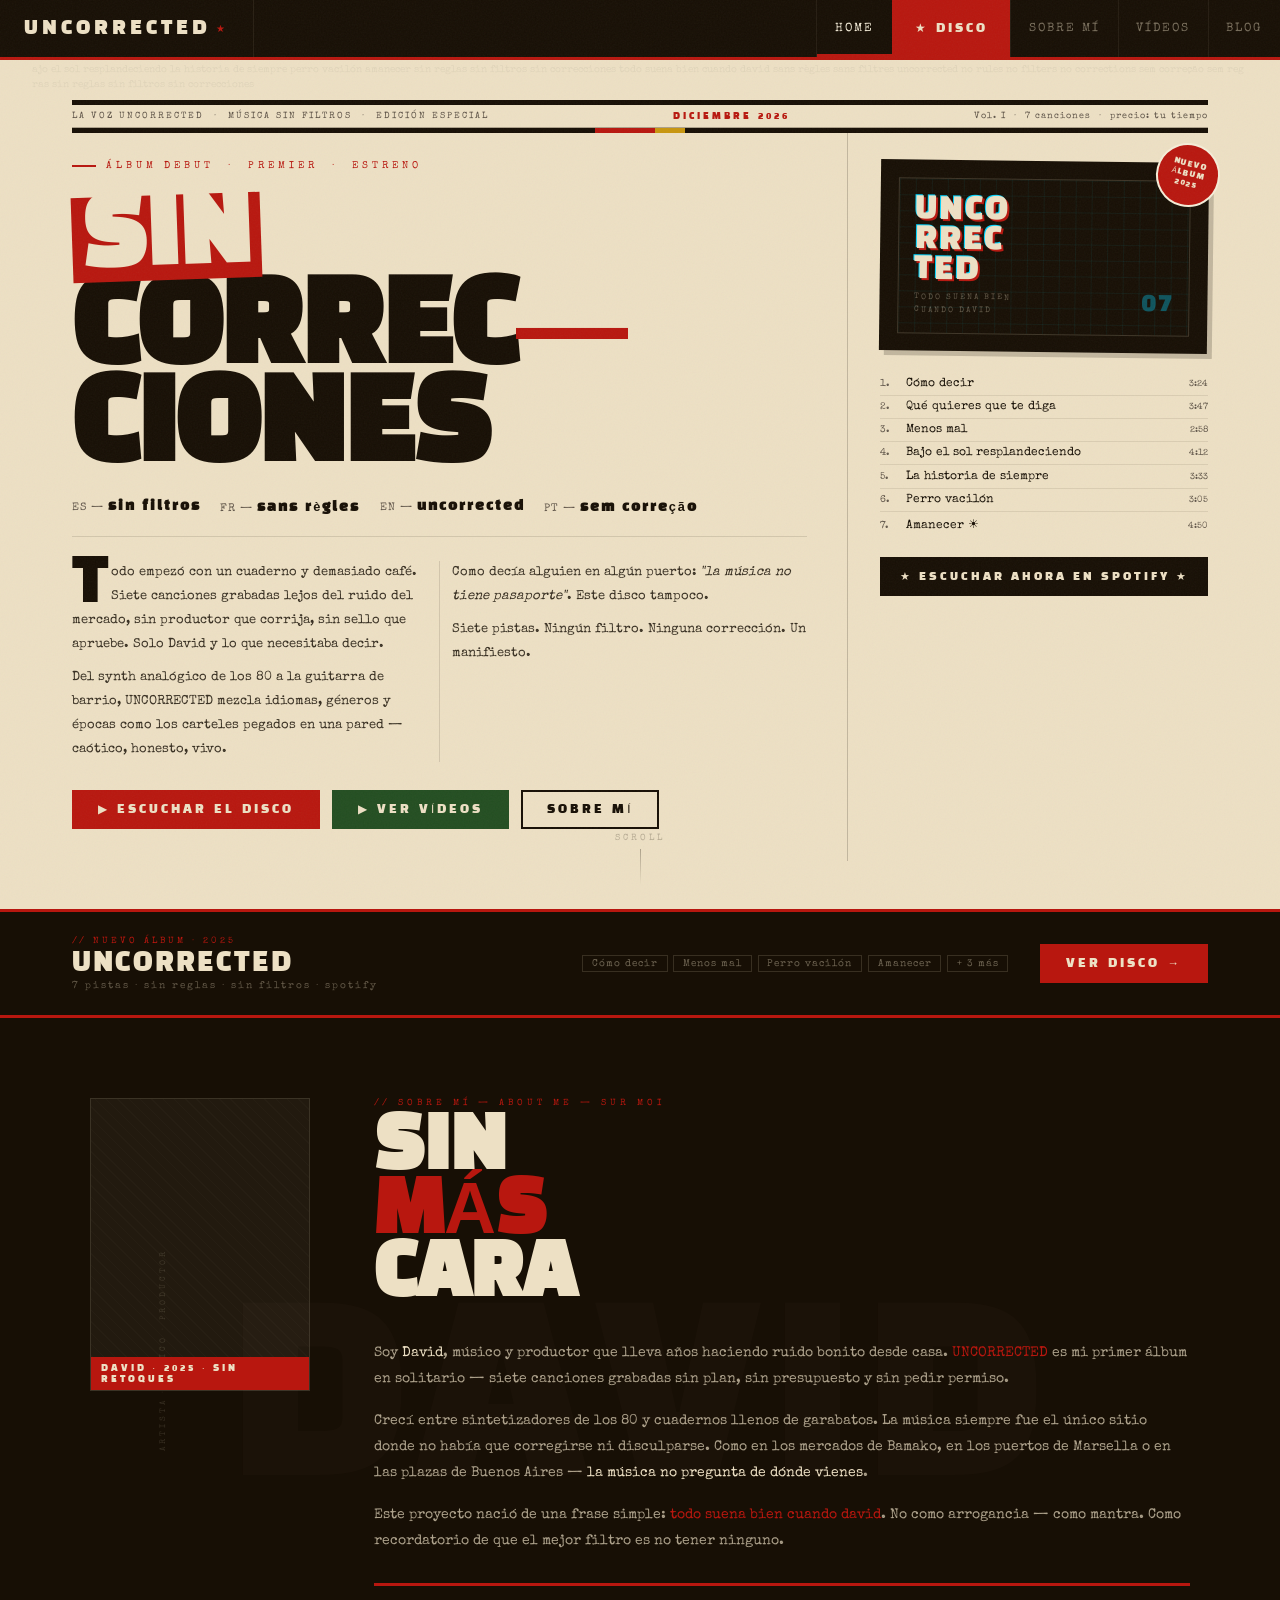
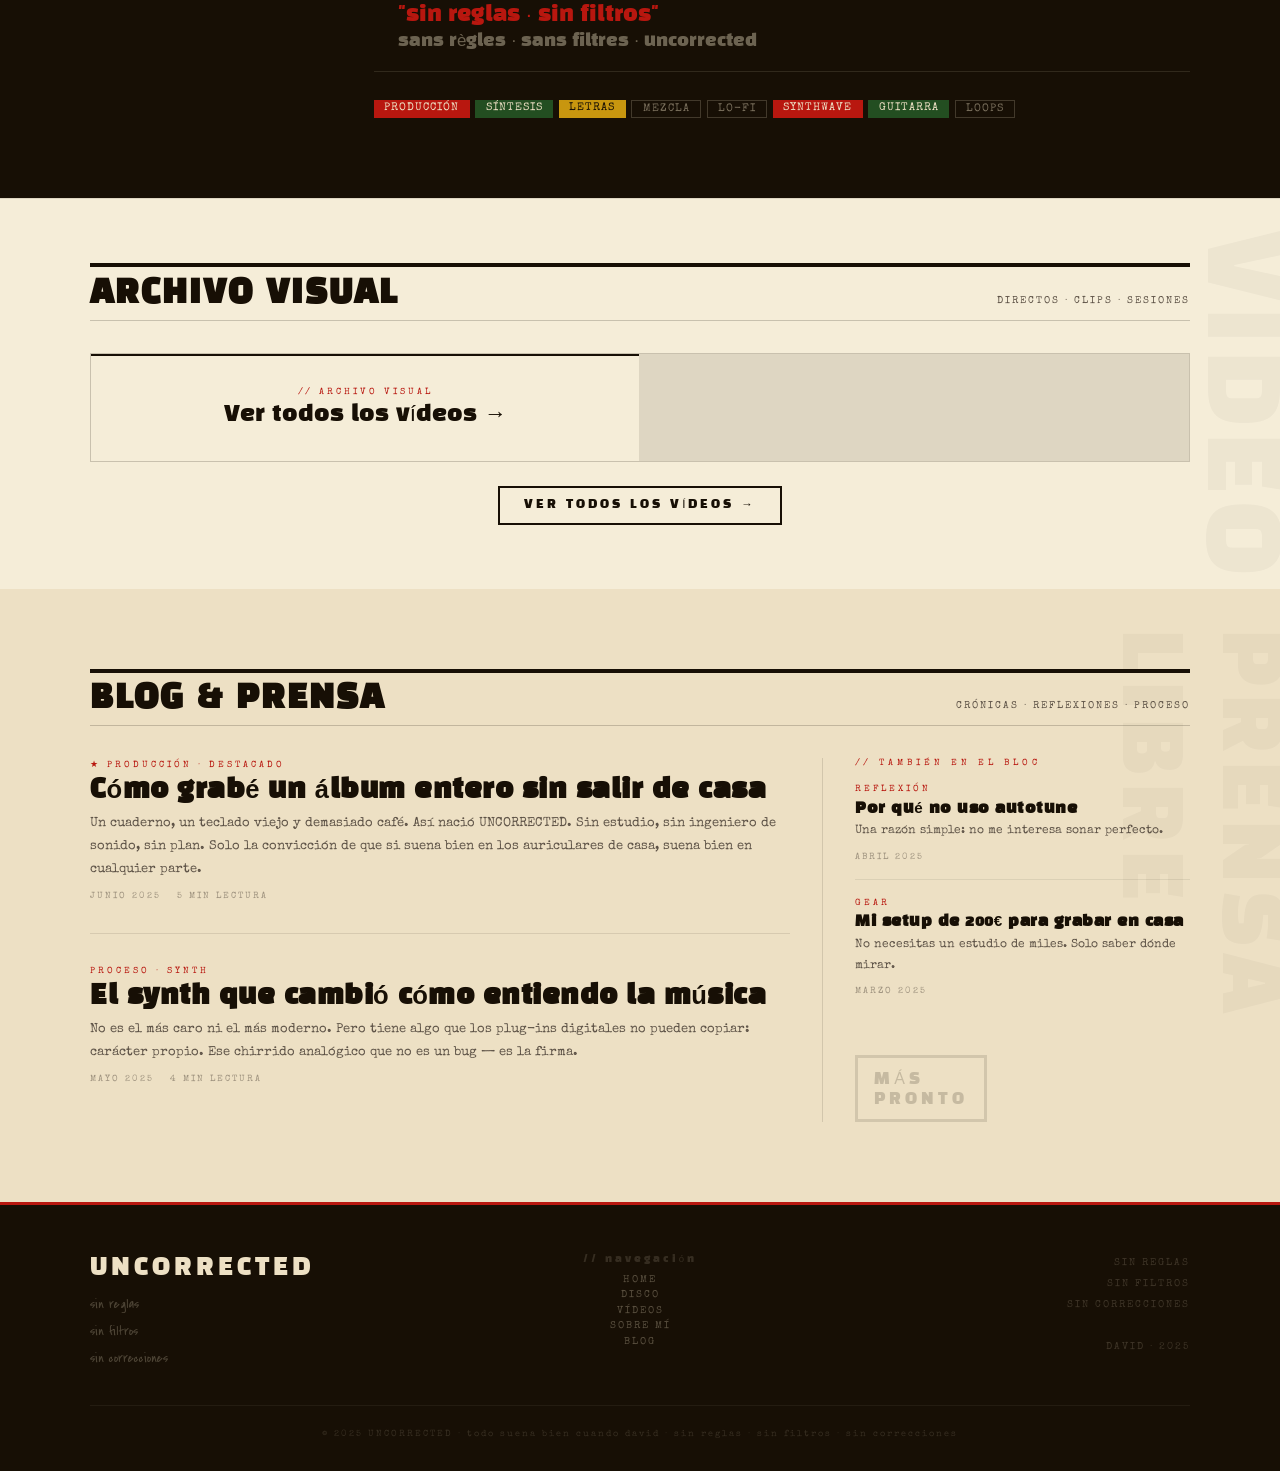
==== index.html @ bd24be00 "Change greeting from 'Hello World' to 'Goodbye World'" ====
<!DOCTYPE html>
<html lang="es">
<head>
<meta charset="UTF-8">
<meta name="viewport" content="width=device-width, initial-scale=1.0">
<title>UNCORRECTED — David</title>
<meta name="description" content="David — músico y productor. Álbum UNCORRECTED, 7 canciones sin filtros, sin reglas, sin correcciones.">
<link href="https://fonts.googleapis.com/css2?family=Black+Han+Sans&family=Special+Elite&family=Covered+By+Your+Grace&display=swap" rel="stylesheet">
<style>
*, *::before, *::after { margin: 0; padding: 0; box-sizing: border-box; }

:root {
  --papel: #EDE0C4;
  --papel-claro: #F5EDD8;
  --papel-oscuro: #C9B98A;
  --tinta: #170F05;
  --rojo: #B8170F;
  --rojo-hover: #8C1009;
  --verde: #234E21;
  --amarillo: #C8960F;
  --gris: #5E5347;
  --nav-h: 60px;
}

html { scroll-behavior: smooth; }

body {
  background: var(--papel);
  color: var(--tinta);
  font-family: 'Special Elite', serif;
  overflow-x: hidden;
}

/* grain */
body::after {
  content: '';
  position: fixed; inset: 0;
  background-image: url("data:image/svg+xml,%3Csvg xmlns='http://www.w3.org/2000/svg' width='400' height='400'%3E%3Cfilter id='n'%3E%3CfeTurbulence type='fractalNoise' baseFrequency='0.65' numOctaves='4' stitchTiles='stitch'/%3E%3C/filter%3E%3Crect width='400' height='400' filter='url(%23n)' opacity='0.045'/%3E%3C/svg%3E");
  pointer-events: none; z-index: 9000;
}

/* líneas de pentagrama */
body::before {
  content: '';
  position: fixed; inset: 0;
  background-image: repeating-linear-gradient(
    0deg, transparent, transparent 23px,
    rgba(23,15,5,0.032) 23px, rgba(23,15,5,0.032) 24px
  );
  pointer-events: none;
}

/* ======================================================
   NAV
====================================================== */
nav {
  position: fixed; top: 0; left: 0; right: 0;
  height: var(--nav-h);
  z-index: 5000;
  display: flex;
  justify-content: space-between;
  align-items: stretch;
  background: var(--tinta);
  border-bottom: 3px solid var(--rojo);
}

.nav-logo {
  font-family: 'Black Han Sans', sans-serif;
  font-size: 1.2rem;
  color: var(--papel);
  text-decoration: none;
  letter-spacing: 4px;
  display: flex;
  align-items: center;
  padding: 0 1.5rem;
  border-right: 1px solid rgba(240,224,196,0.08);
  transition: background 0.15s;
}
.nav-logo:hover { background: rgba(184,23,15,0.15); }
.nav-logo span { color: var(--rojo); margin-left: 5px; font-size: 0.65rem; vertical-align: super; }

.nav-links {
  display: flex;
  align-items: stretch;
}
.nav-links a {
  color: rgba(237,224,196,0.45);
  text-decoration: none;
  font-family: 'Special Elite', serif;
  font-size: 0.72rem;
  letter-spacing: 2px;
  text-transform: uppercase;
  padding: 0 1.1rem;
  display: flex;
  align-items: center;
  border-left: 1px solid rgba(240,224,196,0.07);
  transition: color 0.15s, background 0.15s;
  position: relative;
}
.nav-links a::after {
  content: '';
  position: absolute;
  bottom: 0; left: 0; right: 0;
  height: 3px;
  background: var(--rojo);
  transform: scaleX(0);
  transition: transform 0.2s;
}
.nav-links a:hover { color: var(--papel-claro); background: rgba(184,23,15,0.1); }
.nav-links a:hover::after, .nav-links a.active::after { transform: scaleX(1); }
.nav-links a.active { color: var(--papel-claro); }

.nav-links a.nav-disco {
  color: var(--papel);
  background: var(--rojo);
  border-color: var(--rojo);
  font-family: 'Black Han Sans', sans-serif;
  letter-spacing: 3px;
  padding: 0 1.4rem;
}
.nav-links a.nav-disco:hover { background: var(--rojo-hover); }
.nav-links a.nav-disco::after { display: none; }

.nav-burger {
  display: none; flex-direction: column; gap: 5px;
  cursor: pointer; background: none; border: none;
  padding: 0 1.25rem; align-self: center;
}
.nav-burger span { display: block; width: 22px; height: 1.5px; background: var(--papel); transition: all 0.2s; }
.nav-burger.open span:nth-child(1) { transform: rotate(45deg) translate(4px, 4px); }
.nav-burger.open span:nth-child(2) { opacity: 0; }
.nav-burger.open span:nth-child(3) { transform: rotate(-45deg) translate(4px, -4px); }

/* ======================================================
   ANIMACIONES DE ENTRADA
====================================================== */
.reveal {
  opacity: 0;
  transform: translateY(24px);
  transition: opacity 0.6s ease, transform 0.6s ease;
}
.reveal.visible {
  opacity: 1;
  transform: translateY(0);
}
.reveal-delay-1 { transition-delay: 0.1s; }
.reveal-delay-2 { transition-delay: 0.2s; }
.reveal-delay-3 { transition-delay: 0.3s; }
.reveal-delay-4 { transition-delay: 0.4s; }

/* ======================================================
   HERO
====================================================== */
.hero {
  min-height: 100vh;
  padding-top: var(--nav-h);
  position: relative;
  overflow: hidden;
  background: var(--papel);
}

.hero-newsprint {
  position: absolute; inset: 0;
  font-family: 'Special Elite', serif;
  font-size: 0.62rem;
  color: rgba(23,15,5,0.05);
  line-height: 1.55;
  padding: 2rem;
  word-break: break-all;
  overflow: hidden;
  pointer-events: none;
  user-select: none;
}

.hero-inner {
  position: relative; z-index: 2;
  max-width: 1200px;
  margin: 0 auto;
  padding: 2.5rem 2rem 3rem;
  display: grid;
  grid-template-columns: 1fr 360px;
  gap: 0;
  min-height: calc(100vh - var(--nav-h));
  align-items: start;
}

/* masthead */
.masthead {
  grid-column: 1 / -1;
  display: flex;
  align-items: center;
  justify-content: space-between;
  border-top: 5px solid var(--tinta);
  border-bottom: 1px solid rgba(23,15,5,0.3);
  padding: 0.35rem 0;
}
.masthead-left {
  font-size: 0.58rem;
  color: var(--gris);
  letter-spacing: 2px;
  text-transform: uppercase;
}
.masthead-date {
  font-family: 'Black Han Sans', sans-serif;
  font-size: 0.58rem;
  color: var(--rojo);
  letter-spacing: 3px;
}
.masthead-right {
  font-size: 0.58rem;
  color: var(--gris);
  letter-spacing: 1px;
  text-align: right;
}

/* divisor tricolor */
.tricolor {
  grid-column: 1 / -1;
  display: flex;
  height: 5px;
  margin-bottom: 0;
}
.tc-1 { flex: 1; background: var(--tinta); }
.tc-2 { width: 60px; background: var(--rojo); }
.tc-3 { width: 30px; background: var(--amarillo); }
.tc-4 { flex: 1; background: var(--tinta); }

/* columna principal */
.hero-main {
  padding: 1.75rem 2.5rem 2rem 0;
  border-right: 1px solid rgba(23,15,5,0.2);
}

.kicker {
  font-size: 0.62rem;
  letter-spacing: 4px;
  color: var(--rojo);
  text-transform: uppercase;
  margin-bottom: 0.75rem;
  display: flex;
  align-items: center;
  gap: 0.6rem;
}
.kicker::before {
  content: '';
  display: block;
  width: 24px; height: 2px;
  background: var(--rojo);
}

.headline {
  font-family: 'Black Han Sans', sans-serif;
  font-size: clamp(3.8rem, 9vw, 7rem);
  line-height: 0.88;
  color: var(--tinta);
  letter-spacing: -2px;
  margin-bottom: 1.25rem;
}
.headline .stamp {
  display: inline-block;
  background: var(--rojo);
  color: var(--papel);
  padding: 2px 10px;
  transform: rotate(-2deg);
  font-size: 0.82em;
  letter-spacing: 0;
}
.headline .dash { color: var(--rojo); }

.multilang {
  display: flex;
  flex-wrap: wrap;
  gap: 0.4rem 1.2rem;
  margin-bottom: 1.5rem;
  padding-bottom: 1.25rem;
  border-bottom: 1px solid rgba(23,15,5,0.12);
}
.lang-pill {
  font-size: 0.68rem;
  color: var(--gris);
  letter-spacing: 1px;
}
.lang-pill strong {
  font-family: 'Black Han Sans', sans-serif;
  color: var(--tinta);
  letter-spacing: 2px;
  font-size: 0.8rem;
}

.body-cols {
  column-count: 2;
  column-gap: 1.5rem;
  column-rule: 1px solid rgba(23,15,5,0.12);
  font-size: 0.83rem;
  line-height: 1.8;
  color: rgba(23,15,5,0.85);
  margin-bottom: 1.75rem;
}
.body-cols p { margin-bottom: 0.6rem; break-inside: avoid; }
.body-cols .dropcap::first-letter {
  font-family: 'Black Han Sans', sans-serif;
  font-size: 3.8rem;
  line-height: 0.75;
  float: left;
  margin: 0.05rem 0.12rem 0 0;
  color: var(--tinta);
}

.ctas {
  display: flex;
  gap: 0.75rem;
  flex-wrap: wrap;
}

.btn {
  font-family: 'Black Han Sans', sans-serif;
  font-size: 0.72rem;
  letter-spacing: 3px;
  text-transform: uppercase;
  text-decoration: none;
  padding: 0.65rem 1.5rem;
  display: inline-flex;
  align-items: center;
  gap: 0.5rem;
  border: 2px solid;
  transition: all 0.15s;
  cursor: pointer;
}
.btn-rojo { background: var(--rojo); color: var(--papel); border-color: var(--rojo); }
.btn-rojo:hover { background: transparent; color: var(--rojo); }
.btn-outline { background: transparent; color: var(--tinta); border-color: var(--tinta); }
.btn-outline:hover { background: var(--tinta); color: var(--papel); }
.btn-verde { background: var(--verde); color: var(--papel); border-color: var(--verde); }
.btn-verde:hover { background: transparent; color: var(--verde); }

/* columna lateral */
.hero-side {
  padding: 1.75rem 0 2rem 2rem;
  display: flex;
  flex-direction: column;
  gap: 1.25rem;
}

/* carátula */
.cover-wrap {
  position: relative;
}
.cover-card {
  background: var(--tinta);
  padding: 1.1rem;
  transform: rotate(0.7deg);
  box-shadow: 5px 5px 0 rgba(23,15,5,0.2);
  position: relative;
}
.cover-inner {
  border: 1px solid rgba(237,224,196,0.18);
  padding: 1rem;
  min-height: 150px;
  display: flex;
  flex-direction: column;
  justify-content: space-between;
  position: relative;
  overflow: hidden;
}
.cover-grid {
  position: absolute; inset: 0;
  background-image:
    linear-gradient(rgba(0,229,255,0.05) 1px, transparent 1px),
    linear-gradient(90deg, rgba(0,229,255,0.05) 1px, transparent 1px);
  background-size: 16px 16px;
}
.cover-title {
  font-family: 'Black Han Sans', sans-serif;
  font-size: 1.9rem;
  color: var(--papel);
  text-shadow: 2px 2px 0 var(--rojo), -1px -1px 0 #00D4FF;
  letter-spacing: 2px;
  line-height: 1;
  position: relative; z-index: 1;
}
.cover-foot {
  position: relative; z-index: 1;
  display: flex;
  justify-content: space-between;
  align-items: flex-end;
}
.cover-artist {
  font-size: 0.5rem;
  color: rgba(237,224,196,0.35);
  letter-spacing: 2px;
  text-transform: uppercase;
  line-height: 1.6;
}
.cover-num {
  font-family: 'Black Han Sans', sans-serif;
  font-size: 1.6rem;
  color: rgba(0,212,255,0.35);
}

.sticker {
  position: absolute;
  top: -18px; right: -12px;
  width: 64px; height: 64px;
  background: var(--rojo);
  color: var(--papel);
  border: 2px solid var(--papel-claro);
  border-radius: 50%;
  font-family: 'Black Han Sans', sans-serif;
  font-size: 0.48rem;
  letter-spacing: 1px;
  text-transform: uppercase;
  display: flex;
  align-items: center;
  justify-content: center;
  text-align: center;
  line-height: 1.3;
  transform: rotate(14deg);
  z-index: 5;
}

/* tracklist */
.side-tracklist { list-style: none; }
.side-tracklist li {
  display: flex;
  align-items: baseline;
  gap: 0.4rem;
  padding: 0.32rem 0;
  border-bottom: 1px solid rgba(23,15,5,0.09);
  font-size: 0.74rem;
  color: var(--tinta);
  cursor: pointer;
  transition: color 0.12s;
}
.side-tracklist li:last-child { border-bottom: none; }
.side-tracklist li:hover { color: var(--rojo); }
.side-tracklist .sn { color: var(--gris); font-size: 0.6rem; flex-shrink: 0; width: 1.2rem; }
.side-tracklist .st { flex: 1; }
.side-tracklist .sd { color: var(--gris); font-size: 0.58rem; flex-shrink: 0; }

.listen-btn {
  display: block;
  text-align: center;
  font-family: 'Black Han Sans', sans-serif;
  font-size: 0.68rem;
  letter-spacing: 3px;
  text-transform: uppercase;
  color: var(--papel);
  background: var(--tinta);
  padding: 0.65rem;
  text-decoration: none;
  border: 2px solid var(--tinta);
  transition: all 0.15s;
}
.listen-btn:hover { background: var(--rojo); border-color: var(--rojo); }

/* scroll indicator */
.scroll-ind {
  position: absolute;
  bottom: 1.5rem;
  left: 50%;
  transform: translateX(-50%);
  display: flex;
  flex-direction: column;
  align-items: center;
  gap: 0.4rem;
  color: rgba(23,15,5,0.25);
  font-size: 0.55rem;
  letter-spacing: 3px;
  text-transform: uppercase;
  z-index: 2;
  animation: scrollBounce 2.5s ease-in-out infinite;
}
.scroll-ind::after {
  content: '';
  display: block;
  width: 1px; height: 36px;
  background: linear-gradient(to bottom, rgba(23,15,5,0.3), transparent);
}
@keyframes scrollBounce {
  0%,100% { transform: translateX(-50%) translateY(0); }
  50% { transform: translateX(-50%) translateY(5px); }
}

/* ======================================================
   STRIP — álbum destacado
====================================================== */
.album-strip {
  background: var(--tinta);
  color: var(--papel);
  border-top: 3px solid var(--rojo);
  border-bottom: 3px solid var(--rojo);
}
.strip-inner {
  max-width: 1200px;
  margin: 0 auto;
  padding: 1.5rem 2rem;
  display: flex;
  align-items: center;
  gap: 2rem;
  flex-wrap: wrap;
}
.strip-label {
  font-size: 0.58rem;
  color: var(--rojo);
  letter-spacing: 3px;
  text-transform: uppercase;
  margin-bottom: 0.3rem;
}
.strip-title {
  font-family: 'Black Han Sans', sans-serif;
  font-size: 1.6rem;
  letter-spacing: 2px;
  line-height: 1;
  margin-bottom: 0.25rem;
}
.strip-meta {
  font-size: 0.62rem;
  color: rgba(237,224,196,0.35);
  letter-spacing: 2px;
}
.strip-pills {
  display: flex;
  flex-wrap: wrap;
  gap: 0.35rem;
  margin-left: auto;
}
.strip-pill {
  font-size: 0.6rem;
  padding: 0.15rem 0.55rem;
  border: 1px solid rgba(237,224,196,0.15);
  color: rgba(237,224,196,0.4);
  letter-spacing: 1px;
  white-space: nowrap;
}

/* ======================================================
   SOBRE MÍ
====================================================== */
.sobre {
  background: var(--tinta);
  color: var(--papel);
  padding: 5rem 2rem;
  position: relative;
  overflow: hidden;
}
.sobre::before {
  content: 'DAVID';
  position: absolute;
  font-family: 'Black Han Sans', sans-serif;
  font-size: 18vw;
  color: rgba(237,224,196,0.018);
  top: 50%; left: 50%;
  transform: translate(-50%,-50%);
  white-space: nowrap;
  pointer-events: none;
  letter-spacing: 10px;
}
.sobre-inner {
  max-width: 1100px;
  margin: 0 auto;
  display: grid;
  grid-template-columns: 220px 1fr;
  gap: 4rem;
  align-items: start;
}

.sobre-label {
  font-size: 0.58rem;
  letter-spacing: 4px;
  color: var(--rojo);
  text-transform: uppercase;
  margin-bottom: 0.6rem;
}
.sobre-h2 {
  font-family: 'Black Han Sans', sans-serif;
  font-size: clamp(3rem,6vw,4.5rem);
  line-height: 0.88;
  color: var(--papel);
  margin-bottom: 2rem;
}
.sobre-h2 .accent { color: var(--rojo); }

/* foto */
.foto-col { position: relative; }
.foto-frame {
  width: 100%;
  aspect-ratio: 3/4;
  background: rgba(237,224,196,0.05);
  border: 1px solid rgba(237,224,196,0.12);
  position: relative;
  overflow: hidden;
  display: flex;
  align-items: flex-end;
}
.foto-inner {
  /* cuando tengas foto: background: url('tu-foto.jpg') center/cover; */
  position: absolute; inset: 0;
  background: repeating-linear-gradient(
    45deg,
    rgba(237,224,196,0.02) 0px,
    rgba(237,224,196,0.02) 1px,
    transparent 1px,
    transparent 8px
  );
}
.foto-caption {
  position: relative; z-index: 1;
  width: 100%;
  background: var(--rojo);
  color: var(--papel);
  font-family: 'Black Han Sans', sans-serif;
  font-size: 0.55rem;
  letter-spacing: 3px;
  text-transform: uppercase;
  padding: 0.35rem 0.6rem;
}
.foto-side-label {
  position: absolute;
  left: -28px; top: 50%;
  transform: rotate(-90deg) translateX(-50%);
  transform-origin: center;
  font-size: 0.5rem;
  letter-spacing: 3px;
  color: rgba(237,224,196,0.15);
  text-transform: uppercase;
  white-space: nowrap;
}

.sobre-p {
  font-size: 0.86rem;
  line-height: 1.9;
  color: rgba(237,224,196,0.7);
  margin-bottom: 1rem;
}
.sobre-p .ac { color: var(--papel); }
.sobre-p .rj { color: var(--rojo); }

.pullquote {
  margin: 1.75rem 0;
  padding: 1.1rem 1.5rem;
  border-top: 3px solid var(--rojo);
  border-bottom: 1px solid rgba(237,224,196,0.12);
}
.pullquote p {
  font-family: 'Black Han Sans', sans-serif;
  font-size: 1.3rem;
  line-height: 1.2;
  color: var(--papel);
}
.pullquote .es { color: var(--rojo); }
.pullquote .fr { color: rgba(237,224,196,0.4); font-size: 0.82em; }

.flags {
  display: flex;
  flex-wrap: wrap;
  gap: 0.35rem;
  margin-top: 1.25rem;
}
.flag {
  font-family: 'Special Elite', serif;
  font-size: 0.68rem;
  padding: 0.18rem 0.65rem;
  text-transform: uppercase;
  letter-spacing: 1px;
}
.f-rojo   { background: var(--rojo); color: var(--papel); }
.f-verde  { background: var(--verde); color: var(--papel); }
.f-am     { background: var(--amarillo); color: var(--tinta); }
.f-out    { border: 1px solid rgba(237,224,196,0.2); color: rgba(237,224,196,0.45); }

/* ======================================================
   VÍDEOS PREVIEW
====================================================== */
.videos-preview {
  background: var(--papel-claro);
  padding: 4rem 2rem;
  position: relative;
  overflow: hidden;
  border-top: 1px solid rgba(23,15,5,0.1);
}
.videos-preview::after {
  content: 'VIDEO';
  position: absolute;
  right: -1rem; top: 2rem;
  font-family: 'Black Han Sans', sans-serif;
  font-size: 6rem;
  color: rgba(23,15,5,0.035);
  writing-mode: vertical-rl;
  letter-spacing: 8px;
  pointer-events: none;
}

.vp-inner {
  max-width: 1100px;
  margin: 0 auto;
}
.vp-masthead {
  display: flex;
  align-items: baseline;
  justify-content: space-between;
  border-top: 4px solid var(--tinta);
  border-bottom: 1px solid rgba(23,15,5,0.2);
  padding: 0.4rem 0;
  margin-bottom: 2rem;
}
.vp-masthead h2 {
  font-family: 'Black Han Sans', sans-serif;
  font-size: 2rem;
  letter-spacing: 2px;
}
.vp-sub {
  font-size: 0.6rem;
  color: var(--gris);
  letter-spacing: 2px;
  text-transform: uppercase;
}

.vp-grid {
  display: grid;
  grid-template-columns: 2fr 1fr 1fr;
  gap: 1px;
  background: rgba(23,15,5,0.1);
  border: 1px solid rgba(23,15,5,0.1);
  margin-bottom: 1.5rem;
}
.vp-card {
  background: var(--papel-claro);
  cursor: pointer;
  transition: all 0.18s;
  text-decoration: none;
  color: inherit;
  display: block;
}
.vp-card:hover { background: var(--papel); z-index: 1; }
.vp-thumb {
  position: relative;
  width: 100%;
  padding-bottom: 56.25%;
  background: var(--tinta);
  overflow: hidden;
}
.vp-thumb img {
  position: absolute; inset: 0;
  width: 100%; height: 100%;
  object-fit: cover;
  filter: sepia(25%) contrast(1.05);
  transition: filter 0.2s, transform 0.25s;
}
.vp-card:hover .vp-thumb img {
  filter: sepia(0%) contrast(1.08);
  transform: scale(1.04);
}
.vp-play {
  position: absolute; inset: 0;
  display: flex; align-items: center; justify-content: center;
  background: rgba(23,15,5,0);
  transition: background 0.2s;
}
.vp-card:hover .vp-play { background: rgba(23,15,5,0.25); }
.vp-play-btn {
  width: 44px; height: 44px;
  background: rgba(184,23,15,0.85);
  border: 2px solid var(--papel);
  display: flex; align-items: center; justify-content: center;
  opacity: 0; transform: scale(0.7);
  transition: all 0.2s;
}
.vp-card:hover .vp-play-btn { opacity: 1; transform: scale(1); }
.vp-play-icon {
  width: 0; height: 0;
  border-top: 8px solid transparent;
  border-bottom: 8px solid transparent;
  border-left: 14px solid var(--papel);
  margin-left: 3px;
}
.vp-body { padding: 0.75rem 0.85rem; border-top: 2px solid var(--tinta); }
.vp-cat {
  font-size: 0.55rem;
  color: var(--rojo);
  letter-spacing: 3px;
  text-transform: uppercase;
  margin-bottom: 0.3rem;
}
.vp-title {
  font-family: 'Black Han Sans', sans-serif;
  font-size: 0.9rem;
  line-height: 1.2;
  color: var(--tinta);
}
.vp-card.big .vp-title { font-size: 1.2rem; }

/* ======================================================
   BLOG
====================================================== */
.blog {
  background: var(--papel);
  padding: 5rem 2rem;
  position: relative;
  overflow: hidden;
}
.blog::before {
  content: 'PRENSA LIBRE';
  position: absolute; right: -1rem; top: 2.5rem;
  font-family: 'Black Han Sans', sans-serif;
  font-size: 5rem;
  color: rgba(23,15,5,0.032);
  writing-mode: vertical-rl;
  letter-spacing: 8px;
  pointer-events: none;
}
.blog-inner { max-width: 1100px; margin: 0 auto; }

.sec-masthead {
  display: flex;
  align-items: baseline;
  justify-content: space-between;
  border-top: 4px solid var(--tinta);
  border-bottom: 1px solid rgba(23,15,5,0.2);
  padding: 0.4rem 0;
  margin-bottom: 2rem;
}
.sec-masthead h2 {
  font-family: 'Black Han Sans', sans-serif;
  font-size: 2rem; letter-spacing: 2px;
}
.sec-sub { font-size: 0.6rem; color: var(--gris); letter-spacing: 2px; text-transform: uppercase; }

.blog-cols { display: grid; grid-template-columns: 2fr 1fr; gap: 0; }
.blog-main { padding-right: 2rem; border-right: 1px solid rgba(23,15,5,0.12); }
.blog-side  { padding-left: 2rem; }

.post {
  margin-bottom: 2rem;
  padding-bottom: 2rem;
  border-bottom: 1px solid rgba(23,15,5,0.1);
  cursor: pointer;
}
.post:last-child { margin-bottom: 0; padding-bottom: 0; border-bottom: none; }
.post-tag {
  font-size: 0.58rem;
  letter-spacing: 3px;
  text-transform: uppercase;
  color: var(--rojo);
  margin-bottom: 0.4rem;
}
.post-title {
  font-family: 'Black Han Sans', sans-serif;
  font-size: 1.6rem;
  line-height: 1.1;
  color: var(--tinta);
  margin-bottom: 0.5rem;
  letter-spacing: 0.5px;
  transition: color 0.15s;
}
.post:hover .post-title { color: var(--rojo); }
.post-excerpt {
  font-size: 0.82rem;
  line-height: 1.75;
  color: var(--gris);
  margin-bottom: 0.6rem;
}
.post-meta {
  font-size: 0.58rem;
  color: rgba(94,83,71,0.55);
  letter-spacing: 2px;
  text-transform: uppercase;
  display: flex; gap: 1rem;
}

.post-sm {
  padding-bottom: 1.1rem;
  margin-bottom: 1.1rem;
  border-bottom: 1px solid rgba(23,15,5,0.08);
  cursor: pointer;
}
.post-sm:last-of-type { border-bottom: none; }
.post-sm .post-title { font-size: 0.95rem; margin-bottom: 0.25rem; }
.post-sm .post-excerpt { font-size: 0.74rem; }
.post-sm:hover .post-title { color: var(--rojo); }

.soon-stamp {
  display: inline-block;
  border: 3px solid rgba(23,15,5,0.12);
  color: rgba(23,15,5,0.18);
  font-family: 'Black Han Sans', sans-serif;
  font-size: 1rem;
  letter-spacing: 4px;
  padding: 0.65rem 1rem;
  transform: rotate(-2.5deg);
  margin-top: 1.5rem;
}

/* ======================================================
   FOOTER
====================================================== */
footer {
  background: var(--tinta);
  color: rgba(237,224,196,0.3);
  padding: 3rem 2rem 2rem;
  border-top: 3px solid var(--rojo);
}
.footer-inner {
  max-width: 1100px; margin: 0 auto;
  display: grid;
  grid-template-columns: 1fr auto 1fr;
  gap: 2rem;
  align-items: start;
  margin-bottom: 2rem;
}
.footer-logo {
  font-family: 'Black Han Sans', sans-serif;
  font-size: 1.5rem;
  color: var(--papel);
  letter-spacing: 4px;
  margin-bottom: 0.5rem;
}
.footer-tagline {
  font-family: 'Covered By Your Grace', cursive;
  font-size: 0.85rem;
  color: rgba(237,224,196,0.25);
  line-height: 2;
}
.footer-nav {
  display: flex;
  flex-direction: column;
  align-items: center;
  gap: 0.35rem;
}
.footer-nav a {
  color: rgba(237,224,196,0.3);
  text-decoration: none;
  font-size: 0.62rem;
  letter-spacing: 2px;
  text-transform: uppercase;
  transition: color 0.15s;
}
.footer-nav a:hover { color: var(--rojo); }
.footer-nav-title {
  font-family: 'Black Han Sans', sans-serif;
  font-size: 0.6rem;
  color: rgba(237,224,196,0.15);
  letter-spacing: 3px;
  margin-bottom: 0.25rem;
}
.footer-right { text-align: right; }
.footer-mantra {
  font-size: 0.6rem;
  letter-spacing: 2px;
  text-transform: uppercase;
  line-height: 2.2;
  color: rgba(237,224,196,0.18);
}
.footer-copy {
  max-width: 1100px; margin: 0 auto;
  font-size: 0.55rem;
  letter-spacing: 2px;
  border-top: 1px solid rgba(237,224,196,0.06);
  padding-top: 1.5rem;
  text-align: center;
  color: rgba(237,224,196,0.15);
}

/* ======================================================
   RESPONSIVE
====================================================== */
@media (max-width: 900px) {
  .hero-inner { grid-template-columns: 1fr; }
  .hero-side { padding: 0; border-top: 2px solid var(--tinta); margin-top: 1rem; }
  .hero-main { border-right: none; padding-right: 0; }
  .body-cols { column-count: 1; }
  .sobre-inner { grid-template-columns: 1fr; gap: 2rem; }
  .foto-col { display: none; }
  .blog-cols { grid-template-columns: 1fr; }
  .blog-main { border-right: none; padding-right: 0; }
  .blog-side { padding-left: 0; border-top: 1px solid rgba(23,15,5,0.1); margin-top: 2rem; padding-top: 2rem; }
  .vp-grid { grid-template-columns: 1fr 1fr; }
  .vp-card.big { grid-column: span 2; }
  .footer-inner { grid-template-columns: 1fr; text-align: center; }
  .footer-right { text-align: center; }
  .footer-nav { flex-direction: row; flex-wrap: wrap; justify-content: center; }
  .strip-pills { margin-left: 0; }
}
@media (max-width: 580px) {
  nav { padding: 0; }
  .nav-links { display: none; position: absolute; top: var(--nav-h); left: 0; right: 0; flex-direction: column; background: var(--tinta); border-bottom: 2px solid var(--rojo); }
  .nav-links.open { display: flex; }
  .nav-links a { padding: 0.85rem 1.5rem; border-left: none; border-bottom: 1px solid rgba(237,224,196,0.07); }
  .nav-links a::after { display: none; }
  .nav-burger { display: flex; }
  .headline { font-size: 3.2rem; }
  .vp-grid { grid-template-columns: 1fr; }
  .vp-card.big { grid-column: span 1; }
  .hero-inner { padding: 1.5rem 1rem 2rem; }
  .sobre { padding: 3.5rem 1rem; }
  .blog { padding: 3.5rem 1rem; }
  .videos-preview { padding: 3rem 1rem; }
}
</style>
</head>
<body>

<!-- NAV -->
<nav>
  <a class="nav-logo" href="index.html">UNCORRECTED<span>★</span></a>
  <div class="nav-links" id="navLinks">
    <a href="index.html" class="active" data-section="hero">Home</a>
    <a href="disco.html" class="nav-disco">★ Disco</a>
    <a href="#sobre-mi" data-section="sobre-mi">Sobre mí</a>
    <a href="videos.html">Vídeos</a>
    <a href="#blog" data-section="blog">Blog</a>
  </div>
  <button class="nav-burger" id="burger" aria-label="Menú">
    <span></span><span></span><span></span>
  </button>
</nav>

<!-- HERO -->
<section class="hero" id="hero">
  <div class="hero-newsprint" aria-hidden="true">sin reglas sin filtros sin correcciones todo suena bien cuando david cómo decir qué quieres que te diga menos mal bajo el sol resplandeciendo la historia de siempre perro vacilón amanecer sin reglas sin filtros sin correcciones todo suena bien cuando david sans règles sans filtres uncorrected no rules no filters no corrections sem correção sem regras sin reglas sin filtros sin correcciones todo suena bien cuando david cómo decir qué quieres que te diga menos mal bajo el sol resplandeciendo la historia de siempre perro vacilón amanecer sin reglas sin filtros sin correcciones todo suena bien cuando david sans règles sans filtres uncorrected no rules no filters no corrections sem correção sem regras sin reglas sin filtros sin correcciones</div>

  <div class="hero-inner">
    <!-- MASTHEAD -->
    <div class="masthead reveal">
      <div class="masthead-left">La Voz Uncorrected &nbsp;·&nbsp; Música Sin Filtros &nbsp;·&nbsp; Edición Especial</div>
      <div class="masthead-date" id="currentDate"></div>
      <div class="masthead-right">Vol. I &nbsp;·&nbsp; 7 canciones &nbsp;·&nbsp; precio: tu tiempo</div>
    </div>
    <div class="tricolor reveal">
      <div class="tc-1"></div><div class="tc-2"></div><div class="tc-3"></div><div class="tc-4"></div>
    </div>

    <!-- COLUMNA PRINCIPAL -->
    <div class="hero-main">
      <div class="kicker reveal reveal-delay-1">álbum debut &nbsp;·&nbsp; premier &nbsp;·&nbsp; estreno</div>
      <h1 class="headline reveal reveal-delay-2">
        <span class="stamp">SIN</span><br>
        CORREC<span class="dash">—</span><br>
        CIONES
      </h1>
      <div class="multilang reveal reveal-delay-3">
        <span class="lang-pill">ES — <strong>sin filtros</strong></span>
        <span class="lang-pill">FR — <strong>sans règles</strong></span>
        <span class="lang-pill">EN — <strong>uncorrected</strong></span>
        <span class="lang-pill">PT — <strong>sem correção</strong></span>
      </div>
      <div class="body-cols reveal reveal-delay-3">
        <p class="dropcap">Todo empezó con un cuaderno y demasiado café. Siete canciones grabadas lejos del ruido del mercado, sin productor que corrija, sin sello que apruebe. Solo David y lo que necesitaba decir.</p>
        <p>Del synth analógico de los 80 a la guitarra de barrio, UNCORRECTED mezcla idiomas, géneros y épocas como los carteles pegados en una pared — caótico, honesto, vivo.</p>
        <p>Como decía alguien en algún puerto: <em>"la música no tiene pasaporte"</em>. Este disco tampoco.</p>
        <p>Siete pistas. Ningún filtro. Ninguna corrección. Un manifiesto.</p>
      </div>
      <div class="ctas reveal reveal-delay-4">
        <a href="disco.html" class="btn btn-rojo">▶ Escuchar el disco</a>
        <a href="videos.html" class="btn btn-verde">▶ Ver vídeos</a>
        <a href="#sobre-mi" class="btn btn-outline">Sobre mí</a>
      </div>
    </div>

    <!-- COLUMNA LATERAL -->
    <div class="hero-side reveal reveal-delay-2">
      <div class="cover-wrap">
        <div class="sticker">NUEVO<br>ÁLBUM<br>2025</div>
        <div class="cover-card">
          <div class="cover-inner">
            <div class="cover-grid"></div>
            <div class="cover-title">UNCO<br>RREC<br>TED</div>
            <div class="cover-foot">
              <div class="cover-artist">todo suena bien<br>cuando david</div>
              <div class="cover-num">07</div>
            </div>
          </div>
        </div>
      </div>

      <ul class="side-tracklist">
        <li onclick="location.href='disco.html'"><span class="sn">1.</span><span class="st">Cómo decir</span><span class="sd">3:24</span></li>
        <li onclick="location.href='disco.html'"><span class="sn">2.</span><span class="st">Qué quieres que te diga</span><span class="sd">3:47</span></li>
        <li onclick="location.href='disco.html'"><span class="sn">3.</span><span class="st">Menos mal</span><span class="sd">2:58</span></li>
        <li onclick="location.href='disco.html'"><span class="sn">4.</span><span class="st">Bajo el sol resplandeciendo</span><span class="sd">4:12</span></li>
        <li onclick="location.href='disco.html'"><span class="sn">5.</span><span class="st">La historia de siempre</span><span class="sd">3:33</span></li>
        <li onclick="location.href='disco.html'"><span class="sn">6.</span><span class="st">Perro vacilón</span><span class="sd">3:05</span></li>
        <li onclick="location.href='disco.html'"><span class="sn">7.</span><span class="st">Amanecer ☀</span><span class="sd">4:50</span></li>
      </ul>

      <a href="disco.html" class="listen-btn">★ escuchar ahora en spotify ★</a>
    </div>
  </div>

  <div class="scroll-ind" aria-hidden="true">scroll</div>
</section>

<!-- STRIP -->
<div class="album-strip reveal">
  <div class="strip-inner">
    <div>
      <div class="strip-label">// nuevo álbum · 2025</div>
      <div class="strip-title">UNCORRECTED</div>
      <div class="strip-meta">7 pistas · sin reglas · sin filtros · spotify</div>
    </div>
    <div class="strip-pills">
      <span class="strip-pill">Cómo decir</span>
      <span class="strip-pill">Menos mal</span>
      <span class="strip-pill">Perro vacilón</span>
      <span class="strip-pill">Amanecer</span>
      <span class="strip-pill">+ 3 más</span>
    </div>
    <a href="disco.html" class="btn btn-rojo" style="flex-shrink:0;">Ver disco →</a>
  </div>
</div>

<!-- SOBRE MÍ -->
<section class="sobre" id="sobre-mi">
  <div class="sobre-inner">
    <div class="foto-col reveal">
      <div class="foto-side-label">artista · músico · productor</div>
      <div class="foto-frame">
        <div class="foto-inner"></div>
        <div class="foto-caption">david · 2025 · sin retoques</div>
      </div>
    </div>
    <div>
      <div class="sobre-label reveal">// sobre mí — about me — sur moi</div>
      <h2 class="sobre-h2 reveal">SIN<br><span class="accent">MÁS</span><br>CARA</h2>
      <p class="sobre-p reveal reveal-delay-1">
        Soy <span class="ac">David</span>, músico y productor que lleva años haciendo ruido bonito desde casa. <span class="rj">UNCORRECTED</span> es mi primer álbum en solitario — siete canciones grabadas sin plan, sin presupuesto y sin pedir permiso.
      </p>
      <p class="sobre-p reveal reveal-delay-2">
        Crecí entre sintetizadores de los 80 y cuadernos llenos de garabatos. La música siempre fue el único sitio donde no había que corregirse ni disculparse. Como en los mercados de Bamako, en los puertos de Marsella o en las plazas de Buenos Aires — <span class="ac">la música no pregunta de dónde vienes</span>.
      </p>
      <p class="sobre-p reveal reveal-delay-2">
        Este proyecto nació de una frase simple: <span class="rj">todo suena bien cuando david</span>. No como arrogancia — como mantra. Como recordatorio de que el mejor filtro es no tener ninguno.
      </p>
      <div class="pullquote reveal reveal-delay-3">
        <p><span class="es">"sin reglas · sin filtros"</span><br><span class="fr">sans règles · sans filtres · uncorrected</span></p>
      </div>
      <div class="flags reveal reveal-delay-3">
        <span class="flag f-rojo">Producción</span>
        <span class="flag f-verde">Síntesis</span>
        <span class="flag f-am">Letras</span>
        <span class="flag f-out">Mezcla</span>
        <span class="flag f-out">Lo-fi</span>
        <span class="flag f-rojo">Synthwave</span>
        <span class="flag f-verde">Guitarra</span>
        <span class="flag f-out">Loops</span>
      </div>
    </div>
  </div>
</section>

<!-- VÍDEOS PREVIEW -->
<section class="videos-preview" id="videos">
  <div class="vp-inner">
    <div class="vp-masthead reveal">
      <h2>ARCHIVO VISUAL</h2>
      <span class="vp-sub">directos · clips · sesiones</span>
    </div>
    <div class="vp-grid reveal" id="vpGrid">
      <!-- se rellena con JS desde datos/videos.json -->
    </div>
    <div class="reveal" style="text-align:center;">
      <a href="videos.html" class="btn btn-outline">Ver todos los vídeos →</a>
    </div>
  </div>
</section>

<!-- BLOG -->
<section class="blog" id="blog">
  <div class="blog-inner">
    <div class="sec-masthead reveal">
      <h2>BLOG &amp; PRENSA</h2>
      <span class="sec-sub">crónicas · reflexiones · proceso</span>
    </div>
    <div class="blog-cols">
      <div class="blog-main">
        <article class="post reveal">
          <div class="post-tag">★ Producción · destacado</div>
          <h3 class="post-title">Cómo grabé un álbum entero sin salir de casa</h3>
          <p class="post-excerpt">Un cuaderno, un teclado viejo y demasiado café. Así nació UNCORRECTED. Sin estudio, sin ingeniero de sonido, sin plan. Solo la convicción de que si suena bien en los auriculares de casa, suena bien en cualquier parte.</p>
          <div class="post-meta"><span>Junio 2025</span><span>5 min lectura</span></div>
        </article>
        <article class="post reveal reveal-delay-1">
          <div class="post-tag">Proceso · synth</div>
          <h3 class="post-title">El synth que cambió cómo entiendo la música</h3>
          <p class="post-excerpt">No es el más caro ni el más moderno. Pero tiene algo que los plug-ins digitales no pueden copiar: carácter propio. Ese chirrido analógico que no es un bug — es la firma.</p>
          <div class="post-meta"><span>Mayo 2025</span><span>4 min lectura</span></div>
        </article>
      </div>
      <div class="blog-side">
        <div class="sobre-label reveal" style="margin-bottom:1rem;">// también en el bloc</div>
        <article class="post-sm reveal reveal-delay-1">
          <div class="post-tag">Reflexión</div>
          <h4 class="post-title">Por qué no uso autotune</h4>
          <p class="post-excerpt">Una razón simple: no me interesa sonar perfecto.</p>
          <div class="post-meta"><span>Abril 2025</span></div>
        </article>
        <article class="post-sm reveal reveal-delay-2">
          <div class="post-tag">Gear</div>
          <h4 class="post-title">Mi setup de 200€ para grabar en casa</h4>
          <p class="post-excerpt">No necesitas un estudio de miles. Solo saber dónde mirar.</p>
          <div class="post-meta"><span>Marzo 2025</span></div>
        </article>
        <div class="soon-stamp reveal reveal-delay-3">MÁS<br>PRONTO</div>
      </div>
    </div>
  </div>
</section>

<!-- FOOTER -->
<footer>
  <div class="footer-inner">
    <div>
      <div class="footer-logo">UNCORRECTED</div>
      <div class="footer-tagline">sin reglas<br>sin filtros<br>sin correcciones</div>
    </div>
    <div class="footer-nav">
      <div class="footer-nav-title">// navegación</div>
      <a href="index.html">Home</a>
      <a href="disco.html">Disco</a>
      <a href="videos.html">Vídeos</a>
      <a href="#sobre-mi">Sobre mí</a>
      <a href="#blog">Blog</a>
    </div>
    <div class="footer-right">
      <div class="footer-mantra">
        SIN REGLAS<br>SIN FILTROS<br>SIN CORRECCIONES<br><br>
        DAVID · 2025
      </div>
    </div>
  </div>
  <div class="footer-copy">© 2025 UNCORRECTED · todo suena bien cuando david · sin reglas · sin filtros · sin correcciones</div>
</footer>

<script>
/* ---- Fecha dinámica en el masthead ---- */
(function() {
  var meses = ['Enero','Febrero','Marzo','Abril','Mayo','Junio','Julio','Agosto','Septiembre','Octubre','Noviembre','Diciembre'];
  var d = new Date();
  var txt = meses[d.getMonth()].toUpperCase() + ' ' + d.getFullYear();
  var el = document.getElementById('currentDate');
  if (el) el.textContent = txt;
})();

/* ---- Burger ---- */
var burger = document.getElementById('burger');
var navLinks = document.getElementById('navLinks');
burger.addEventListener('click', function() {
  navLinks.classList.toggle('open');
  burger.classList.toggle('open');
});

/* ---- Scroll spy — resalta el nav link activo ---- */
var sections = ['hero','sobre-mi','blog'];
var navAs = document.querySelectorAll('.nav-links a[data-section]');
function onScroll() {
  var scrollY = window.scrollY + 100;
  sections.forEach(function(id) {
    var el = document.getElementById(id);
    if (!el) return;
    if (scrollY >= el.offsetTop && scrollY < el.offsetTop + el.offsetHeight) {
      navAs.forEach(function(a) {
        a.classList.toggle('active', a.dataset.section === id);
      });
    }
  });
}
window.addEventListener('scroll', onScroll, { passive: true });

/* ---- Intersection Observer — animaciones de entrada ---- */
var reveals = document.querySelectorAll('.reveal');
var observer = new IntersectionObserver(function(entries) {
  entries.forEach(function(e) {
    if (e.isIntersecting) {
      e.target.classList.add('visible');
      observer.unobserve(e.target);
    }
  });
}, { threshold: 0.1 });
reveals.forEach(function(el) { observer.observe(el); });

/* ---- Vídeos preview desde datos/videos.json ---- */
fetch('datos/videos.json')
  .then(function(r) { return r.json(); })
  .then(function(videos) {
    var grid = document.getElementById('vpGrid');
    if (!grid || !videos.length) return;
    var preview = videos.slice(0, 3);
    preview.forEach(function(v, i) {
      var thumb = 'https://img.youtube.com/vi/' + v.id + '/mqdefault.jpg';
      var card = document.createElement('a');
      card.href = 'videos.html';
      card.className = 'vp-card' + (i === 0 ? ' big' : '');
      card.innerHTML =
        '<div class="vp-thumb">' +
          '<img src="' + thumb + '" alt="' + v.titulo + '" loading="lazy">' +
          '<div class="vp-play"><div class="vp-play-btn"><div class="vp-play-icon"></div></div></div>' +
        '</div>' +
        '<div class="vp-body">' +
          '<div class="vp-cat">' + v.cat + '</div>' +
          '<div class="vp-title">' + v.titulo + '</div>' +
        '</div>';
      grid.appendChild(card);
    });
  })
  .catch(function() {
    // Si no hay servidor (file://) mostramos placeholder
    var grid = document.getElementById('vpGrid');
    if (grid) {
      grid.innerHTML =
        '<a href="videos.html" class="vp-card big" style="text-decoration:none;">' +
          '<div class="vp-body" style="padding:2rem;text-align:center;">' +
            '<div class="vp-cat">// archivo visual</div>' +
            '<div class="vp-title" style="font-size:1.4rem;">Ver todos los vídeos →</div>' +
          '</div>' +
        '</a>';
    }
  });
</script>
</body>
</html>
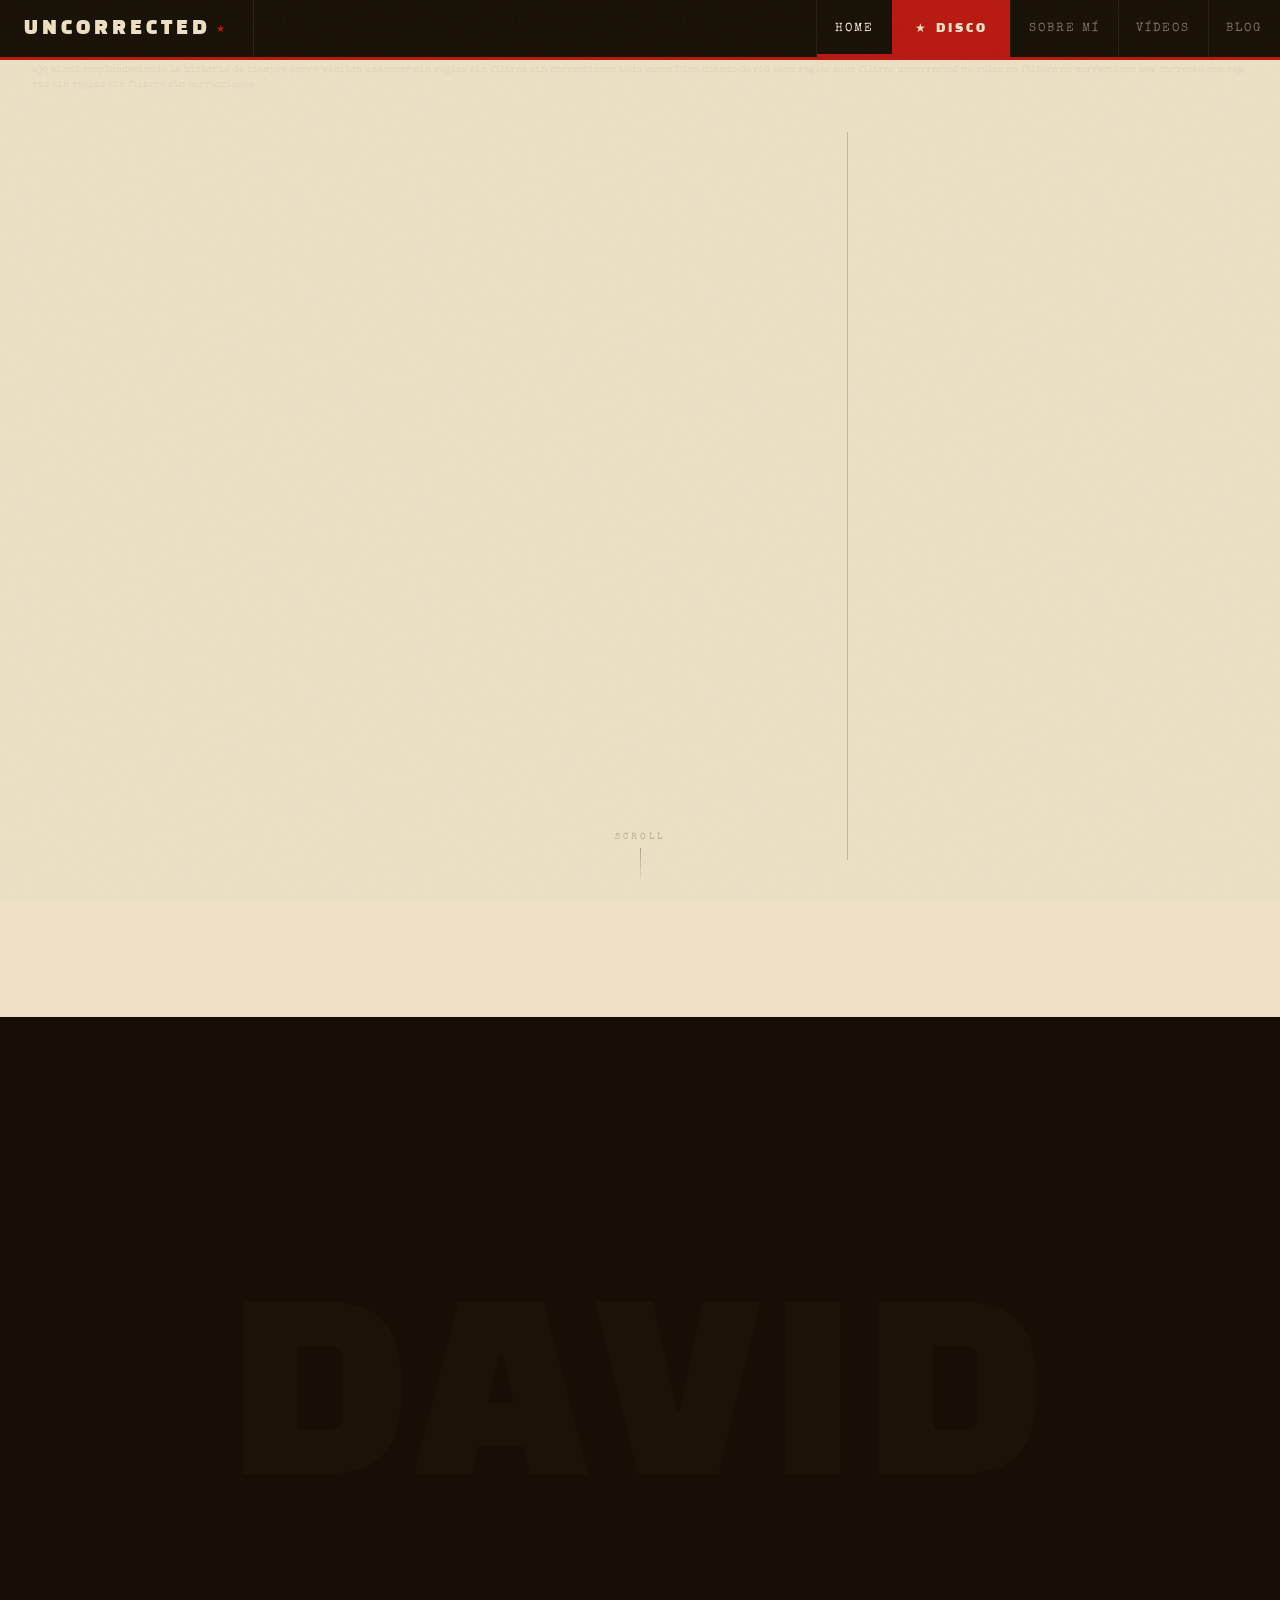
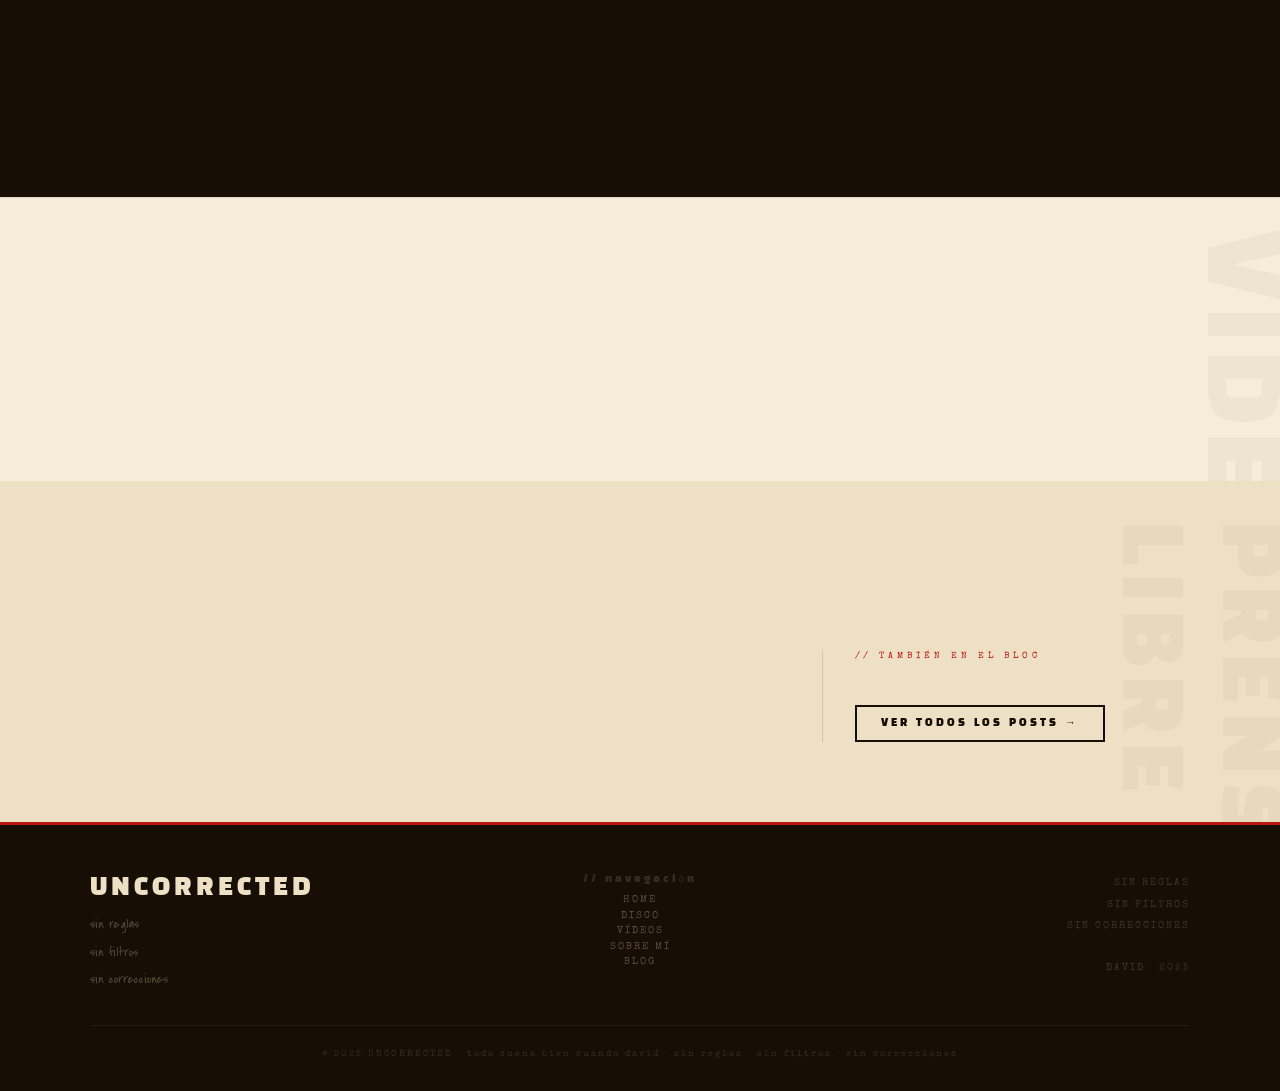
==== commit 5fa1ae1d: "Update index.html" ====
--- a/index.html
+++ b/index.html
@@ -1155,15 +1155,15 @@
       <span class="vp-sub">directos · clips · sesiones</span>
     </div>
     <div class="vp-grid reveal" id="vpGrid">
-      <!-- se rellena con JS desde datos/videos.json -->
-    </div>
-    <div class="reveal" style="text-align:center;">
+      <!-- cargado desde data/videos.json -->
+    </div>
+    <div class="reveal" style="text-align:center;margin-top:1.5rem;">
       <a href="videos.html" class="btn btn-outline">Ver todos los vídeos →</a>
     </div>
   </div>
 </section>
 
-<!-- BLOG -->
+<!-- BLOG PREVIEW -->
 <section class="blog" id="blog">
   <div class="blog-inner">
     <div class="sec-masthead reveal">
@@ -1171,35 +1171,15 @@
       <span class="sec-sub">crónicas · reflexiones · proceso</span>
     </div>
     <div class="blog-cols">
-      <div class="blog-main">
-        <article class="post reveal">
-          <div class="post-tag">★ Producción · destacado</div>
-          <h3 class="post-title">Cómo grabé un álbum entero sin salir de casa</h3>
-          <p class="post-excerpt">Un cuaderno, un teclado viejo y demasiado café. Así nació UNCORRECTED. Sin estudio, sin ingeniero de sonido, sin plan. Solo la convicción de que si suena bien en los auriculares de casa, suena bien en cualquier parte.</p>
-          <div class="post-meta"><span>Junio 2025</span><span>5 min lectura</span></div>
-        </article>
-        <article class="post reveal reveal-delay-1">
-          <div class="post-tag">Proceso · synth</div>
-          <h3 class="post-title">El synth que cambió cómo entiendo la música</h3>
-          <p class="post-excerpt">No es el más caro ni el más moderno. Pero tiene algo que los plug-ins digitales no pueden copiar: carácter propio. Ese chirrido analógico que no es un bug — es la firma.</p>
-          <div class="post-meta"><span>Mayo 2025</span><span>4 min lectura</span></div>
-        </article>
+      <div class="blog-main" id="blogMain">
+        <!-- cargado desde data/blog.json -->
       </div>
       <div class="blog-side">
-        <div class="sobre-label reveal" style="margin-bottom:1rem;">// también en el bloc</div>
-        <article class="post-sm reveal reveal-delay-1">
-          <div class="post-tag">Reflexión</div>
-          <h4 class="post-title">Por qué no uso autotune</h4>
-          <p class="post-excerpt">Una razón simple: no me interesa sonar perfecto.</p>
-          <div class="post-meta"><span>Abril 2025</span></div>
-        </article>
-        <article class="post-sm reveal reveal-delay-2">
-          <div class="post-tag">Gear</div>
-          <h4 class="post-title">Mi setup de 200€ para grabar en casa</h4>
-          <p class="post-excerpt">No necesitas un estudio de miles. Solo saber dónde mirar.</p>
-          <div class="post-meta"><span>Marzo 2025</span></div>
-        </article>
-        <div class="soon-stamp reveal reveal-delay-3">MÁS<br>PRONTO</div>
+        <div class="sobre-label" style="margin-bottom:1.25rem;">// también en el bloc</div>
+        <div id="blogSide"></div>
+        <a href="blog.html" class="btn btn-outline" style="margin-top:1.5rem;display:inline-block;font-size:0.65rem;">
+          Ver todos los posts →
+        </a>
       </div>
     </div>
   </div>
@@ -1217,102 +1197,149 @@
       <a href="index.html">Home</a>
       <a href="disco.html">Disco</a>
       <a href="videos.html">Vídeos</a>
-      <a href="#sobre-mi">Sobre mí</a>
-      <a href="#blog">Blog</a>
+      <a href="index.html#sobre-mi">Sobre mí</a>
+      <a href="blog.html">Blog</a>
     </div>
     <div class="footer-right">
-      <div class="footer-mantra">
-        SIN REGLAS<br>SIN FILTROS<br>SIN CORRECCIONES<br><br>
-        DAVID · 2025
-      </div>
+      <div class="footer-mantra">SIN REGLAS<br>SIN FILTROS<br>SIN CORRECCIONES<br><br>DAVID · 2025</div>
     </div>
   </div>
   <div class="footer-copy">© 2025 UNCORRECTED · todo suena bien cuando david · sin reglas · sin filtros · sin correcciones</div>
 </footer>
 
 <script>
-/* ---- Fecha dinámica en el masthead ---- */
+/* ---- Fecha dinámica ---- */
 (function() {
   var meses = ['Enero','Febrero','Marzo','Abril','Mayo','Junio','Julio','Agosto','Septiembre','Octubre','Noviembre','Diciembre'];
   var d = new Date();
-  var txt = meses[d.getMonth()].toUpperCase() + ' ' + d.getFullYear();
   var el = document.getElementById('currentDate');
-  if (el) el.textContent = txt;
+  if (el) el.textContent = meses[d.getMonth()].toUpperCase() + ' ' + d.getFullYear();
 })();
 
 /* ---- Burger ---- */
-var burger = document.getElementById('burger');
-var navLinks = document.getElementById('navLinks');
-burger.addEventListener('click', function() {
-  navLinks.classList.toggle('open');
-  burger.classList.toggle('open');
+document.getElementById('burger').addEventListener('click', function() {
+  document.getElementById('navLinks').classList.toggle('open');
+  document.getElementById('burger').classList.toggle('open');
 });
 
-/* ---- Scroll spy — resalta el nav link activo ---- */
-var sections = ['hero','sobre-mi','blog'];
+/* ---- Scroll spy ---- */
+var sections = ['hero','sobre-mi','videos','blog'];
 var navAs = document.querySelectorAll('.nav-links a[data-section]');
-function onScroll() {
+window.addEventListener('scroll', function() {
   var scrollY = window.scrollY + 100;
   sections.forEach(function(id) {
     var el = document.getElementById(id);
     if (!el) return;
     if (scrollY >= el.offsetTop && scrollY < el.offsetTop + el.offsetHeight) {
-      navAs.forEach(function(a) {
-        a.classList.toggle('active', a.dataset.section === id);
-      });
+      navAs.forEach(function(a) { a.classList.toggle('active', a.dataset.section === id); });
     }
   });
-}
-window.addEventListener('scroll', onScroll, { passive: true });
-
-/* ---- Intersection Observer — animaciones de entrada ---- */
-var reveals = document.querySelectorAll('.reveal');
+}, { passive: true });
+
+/* ---- Intersection Observer (animaciones entrada) ---- */
 var observer = new IntersectionObserver(function(entries) {
   entries.forEach(function(e) {
-    if (e.isIntersecting) {
-      e.target.classList.add('visible');
-      observer.unobserve(e.target);
-    }
+    if (e.isIntersecting) { e.target.classList.add('visible'); observer.unobserve(e.target); }
   });
-}, { threshold: 0.1 });
-reveals.forEach(function(el) { observer.observe(el); });
-
-/* ---- Vídeos preview desde datos/videos.json ---- */
-fetch('datos/videos.json')
-  .then(function(r) { return r.json(); })
+}, { threshold: 0.08 });
+
+function observeAll() {
+  document.querySelectorAll('.reveal').forEach(function(el) { observer.observe(el); });
+}
+observeAll();
+
+/* ---- Helper: crea elemento ---- */
+function el(tag, cls, html) {
+  var e = document.createElement(tag);
+  if (cls) e.className = cls;
+  if (html) e.innerHTML = html;
+  return e;
+}
+
+/* ---- VÍDEOS desde data/videos.json ---- */
+fetch('data/videos.json')
+  .then(function(r) { if (!r.ok) throw new Error(r.status); return r.json(); })
   .then(function(videos) {
     var grid = document.getElementById('vpGrid');
-    if (!grid || !videos.length) return;
+    if (!grid) return;
+    grid.innerHTML = '';
     var preview = videos.slice(0, 3);
+    if (!preview.length) { grid.innerHTML = '<a href="videos.html" class="vp-card big"><div class="vp-body" style="padding:2rem;text-align:center"><div class="vp-cat">// archivo visual</div><div class="vp-title">Ver todos los vídeos →</div></div></a>'; return; }
     preview.forEach(function(v, i) {
       var thumb = 'https://img.youtube.com/vi/' + v.id + '/mqdefault.jpg';
-      var card = document.createElement('a');
+      var card = el('a', 'vp-card reveal' + (i === 0 ? ' big' : ''));
       card.href = 'videos.html';
-      card.className = 'vp-card' + (i === 0 ? ' big' : '');
       card.innerHTML =
         '<div class="vp-thumb">' +
           '<img src="' + thumb + '" alt="' + v.titulo + '" loading="lazy">' +
           '<div class="vp-play"><div class="vp-play-btn"><div class="vp-play-icon"></div></div></div>' +
         '</div>' +
         '<div class="vp-body">' +
-          '<div class="vp-cat">' + v.cat + '</div>' +
+          '<div class="vp-cat">' + (v.cat || 'vídeo') + '</div>' +
           '<div class="vp-title">' + v.titulo + '</div>' +
         '</div>';
       grid.appendChild(card);
     });
+    observeAll();
   })
   .catch(function() {
-    // Si no hay servidor (file://) mostramos placeholder
     var grid = document.getElementById('vpGrid');
-    if (grid) {
-      grid.innerHTML =
-        '<a href="videos.html" class="vp-card big" style="text-decoration:none;">' +
-          '<div class="vp-body" style="padding:2rem;text-align:center;">' +
-            '<div class="vp-cat">// archivo visual</div>' +
-            '<div class="vp-title" style="font-size:1.4rem;">Ver todos los vídeos →</div>' +
-          '</div>' +
-        '</a>';
+    if (grid) grid.innerHTML = '<a href="videos.html" class="vp-card big" style="text-decoration:none"><div class="vp-body" style="padding:2rem;text-align:center"><div class="vp-cat">// archivo visual</div><div class="vp-title" style="font-size:1.2rem">Ver todos los vídeos →</div></div></a>';
+  });
+
+/* ---- BLOG desde data/blog.json ---- */
+fetch('data/blog.json')
+  .then(function(r) { if (!r.ok) throw new Error(r.status); return r.json(); })
+  .then(function(posts) {
+    var main = document.getElementById('blogMain');
+    var side = document.getElementById('blogSide');
+    if (!main || !posts.length) return;
+
+    // Post destacado → columna principal
+    var dest = posts.find(function(p) { return p.destacado; }) || posts[0];
+    var art = el('article', 'post reveal');
+    art.style.cursor = 'pointer';
+    art.innerHTML =
+      '<div class="post-tag">★ ' + dest.categoria + ' · destacado</div>' +
+      '<h3 class="post-title">' + dest.titulo + '</h3>' +
+      '<p class="post-excerpt">' + dest.resumen + '</p>' +
+      '<div class="post-meta"><span>' + dest.fecha + '</span><span>·</span><span>' + dest.lectura + ' lectura</span></div>' +
+      '<div style="margin-top:0.75rem;font-family:'Black Han Sans',sans-serif;font-size:0.65rem;letter-spacing:2px;text-transform:uppercase;color:var(--rojo);">Leer artículo →</div>';
+    art.onclick = function() { location.href = 'blog.html#' + dest.id; };
+    main.appendChild(art);
+
+    // Segundo post grande si existe
+    if (posts[1]) {
+      var art2 = el('article', 'post reveal reveal-delay-1');
+      art2.style.cursor = 'pointer';
+      art2.innerHTML =
+        '<div class="post-tag">' + posts[1].categoria + '</div>' +
+        '<h3 class="post-title">' + posts[1].titulo + '</h3>' +
+        '<p class="post-excerpt">' + posts[1].resumen + '</p>' +
+        '<div class="post-meta"><span>' + posts[1].fecha + '</span><span>·</span><span>' + posts[1].lectura + ' lectura</span></div>' +
+        '<div style="margin-top:0.75rem;font-family:'Black Han Sans',sans-serif;font-size:0.65rem;letter-spacing:2px;text-transform:uppercase;color:var(--rojo);">Leer artículo →</div>';
+      art2.onclick = function() { location.href = 'blog.html#' + posts[1].id; };
+      main.appendChild(art2);
     }
+
+    // Resto → sidebar (máx 3)
+    posts.slice(2, 5).forEach(function(p, i) {
+      var sm = el('article', 'post-sm reveal reveal-delay-' + (i+1));
+      sm.style.cursor = 'pointer';
+      sm.innerHTML =
+        '<div class="post-tag">' + p.categoria + '</div>' +
+        '<h4 class="post-title">' + p.titulo + '</h4>' +
+        '<p class="post-excerpt">' + p.resumen + '</p>' +
+        '<div class="post-meta"><span>' + p.fecha + '</span></div>';
+      sm.onclick = function() { location.href = 'blog.html#' + p.id; };
+      side.appendChild(sm);
+    });
+
+    observeAll();
+  })
+  .catch(function() {
+    var main = document.getElementById('blogMain');
+    if (main) main.innerHTML = '<p style="color:var(--gris);font-size:0.8rem;padding:1rem 0;">No se pudo cargar el blog — asegúrate de usar un servidor local.</p>';
   });
 </script>
 </body>
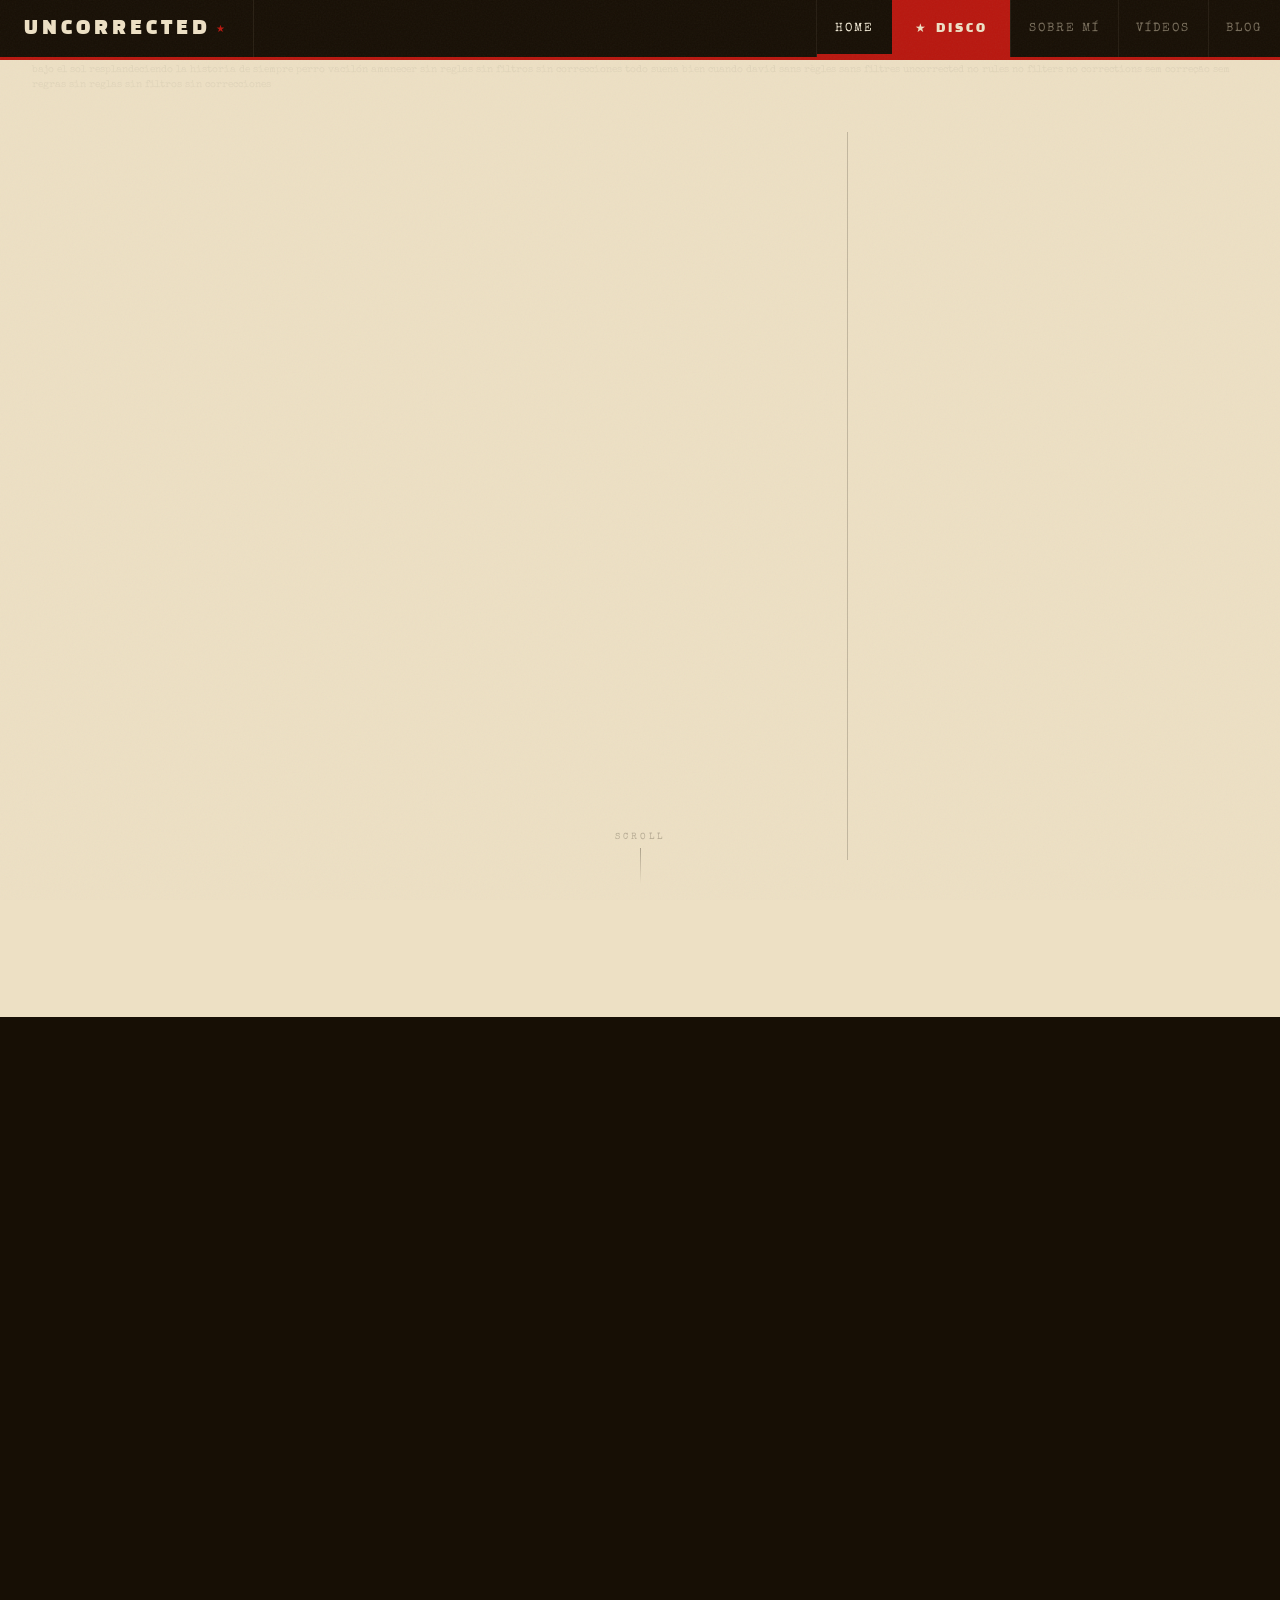
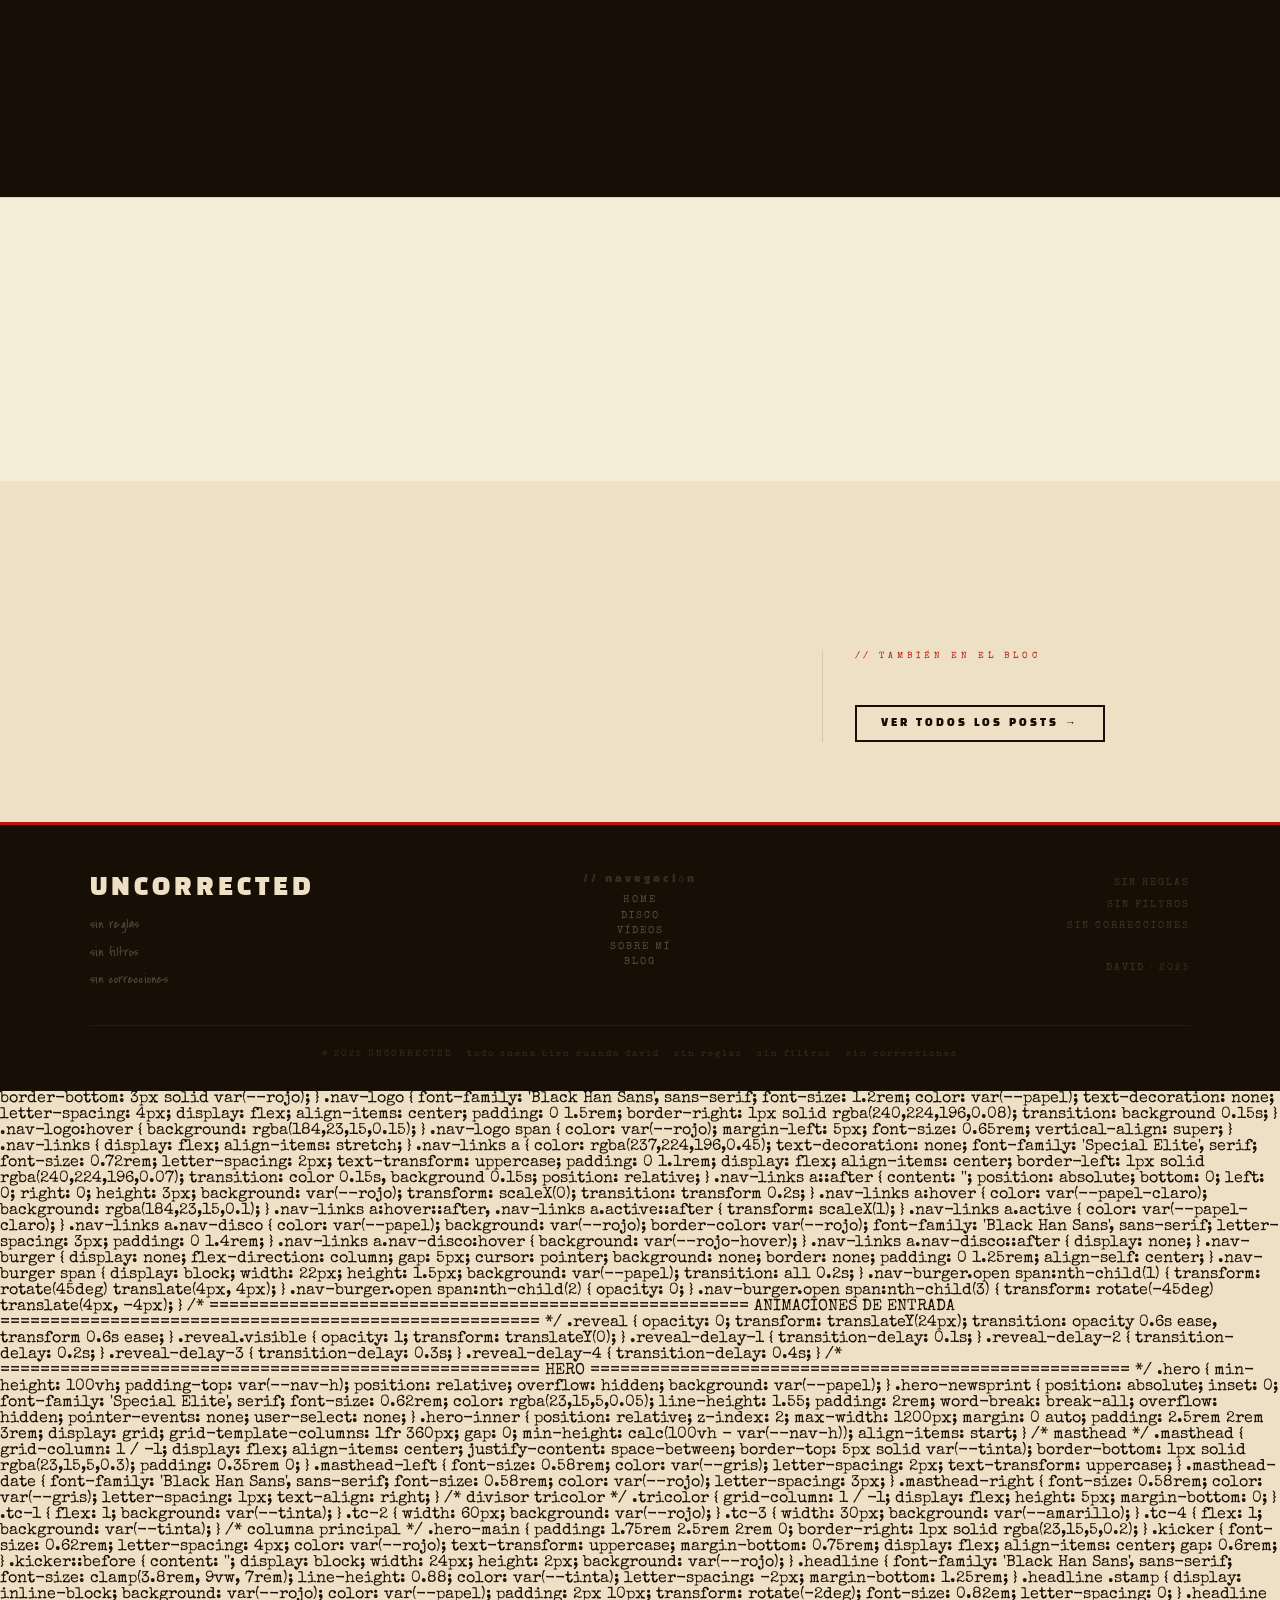
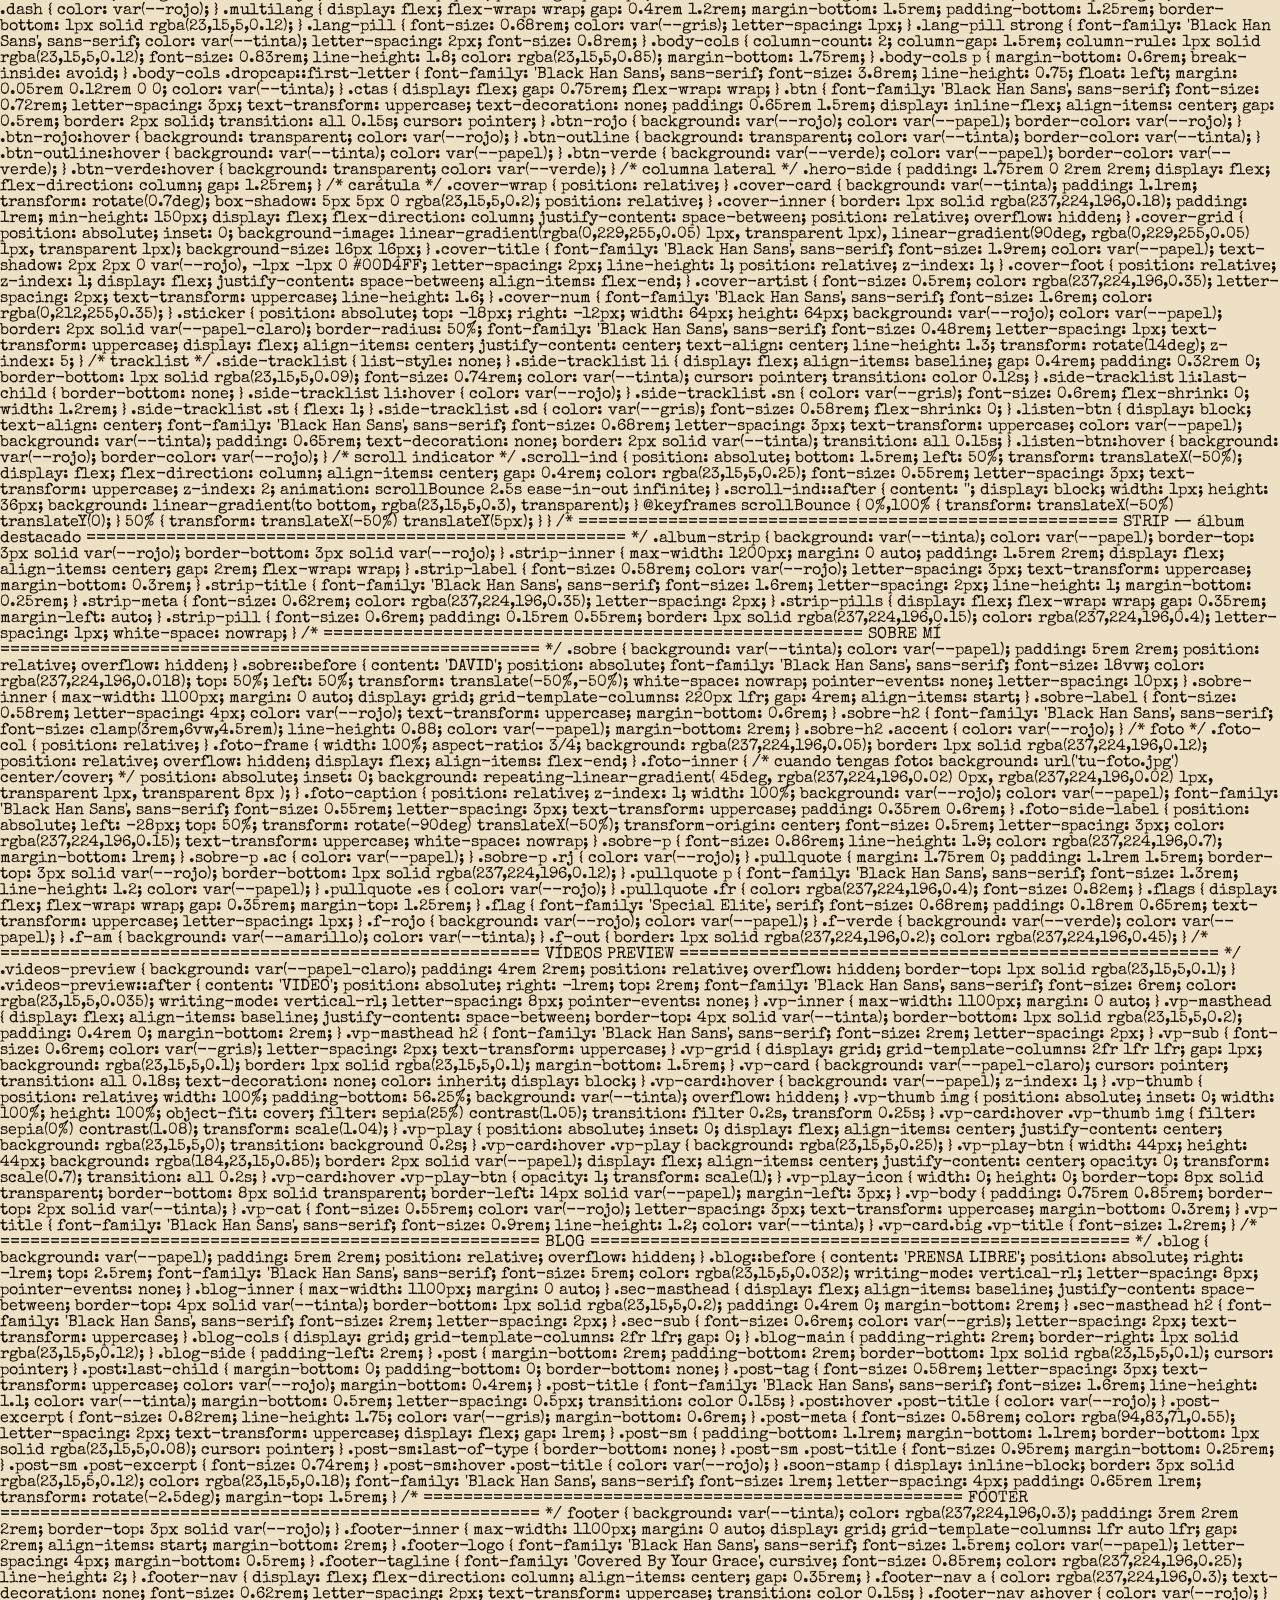
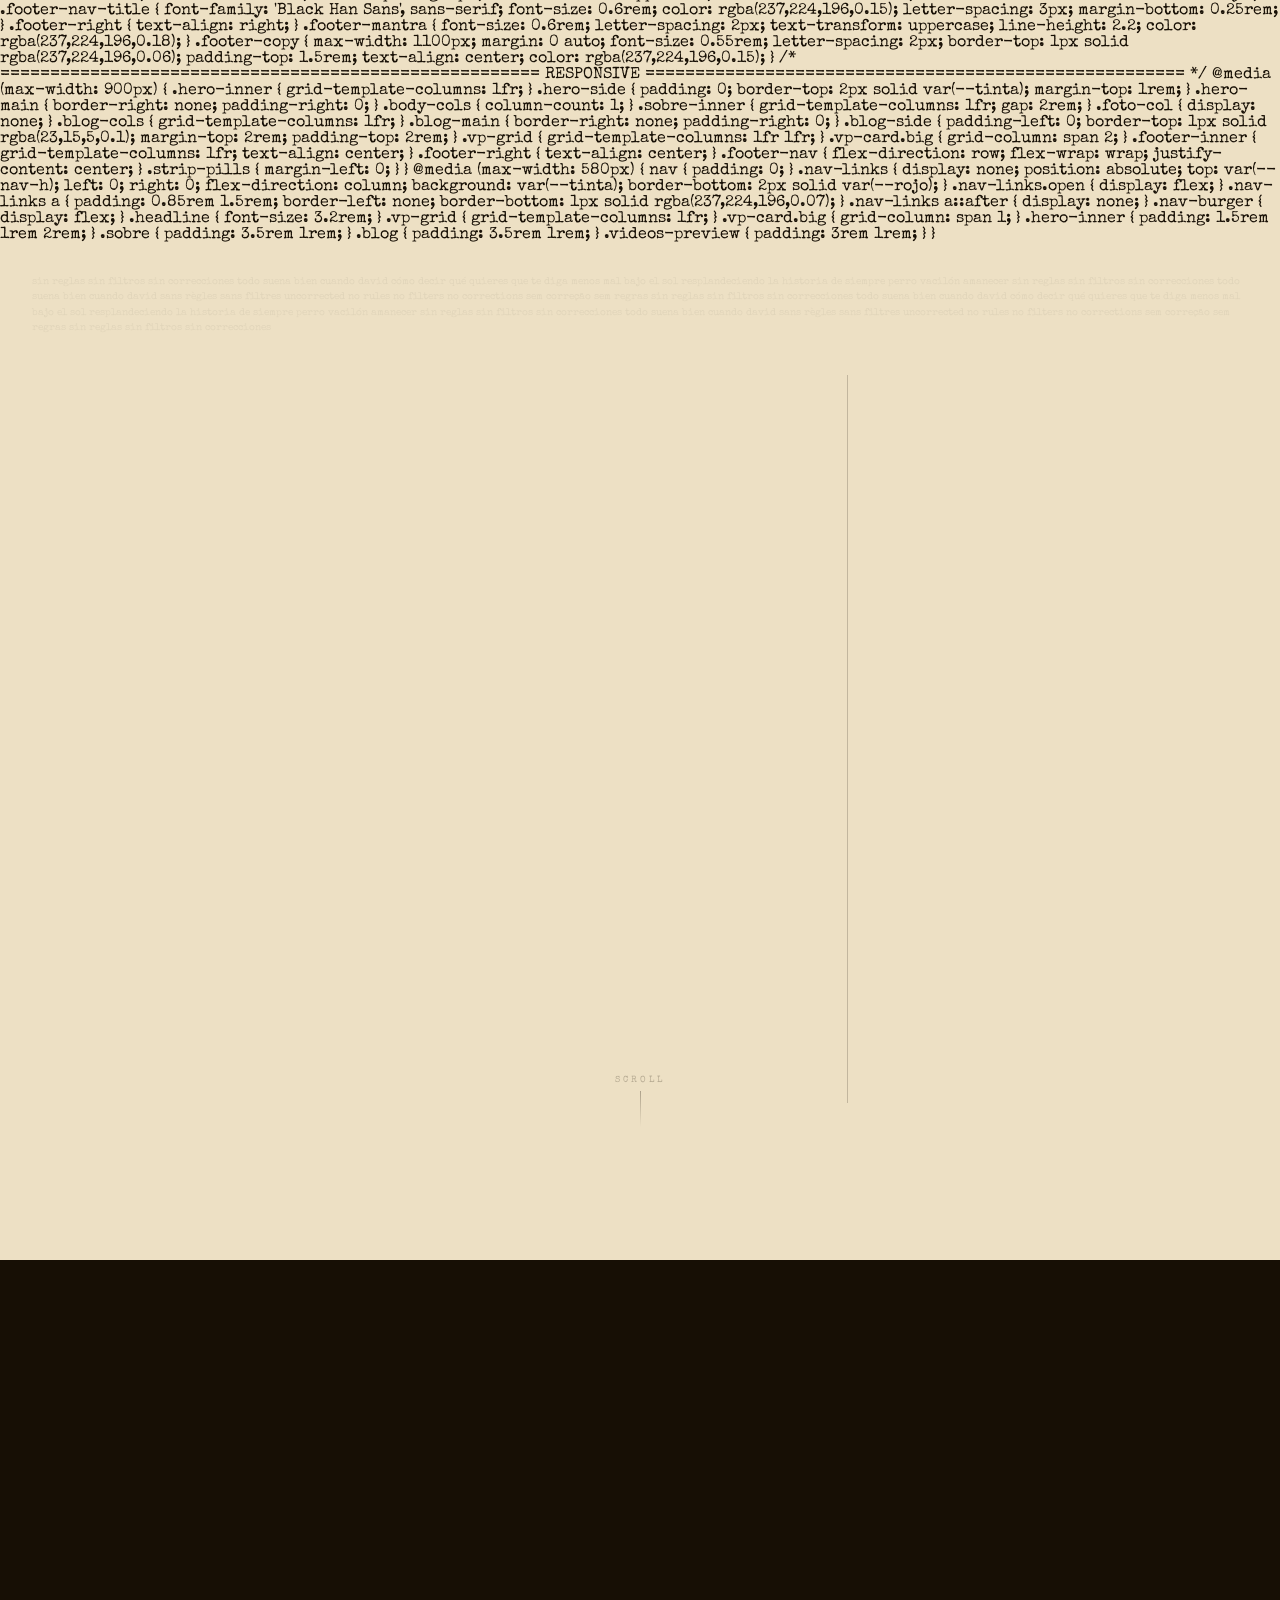
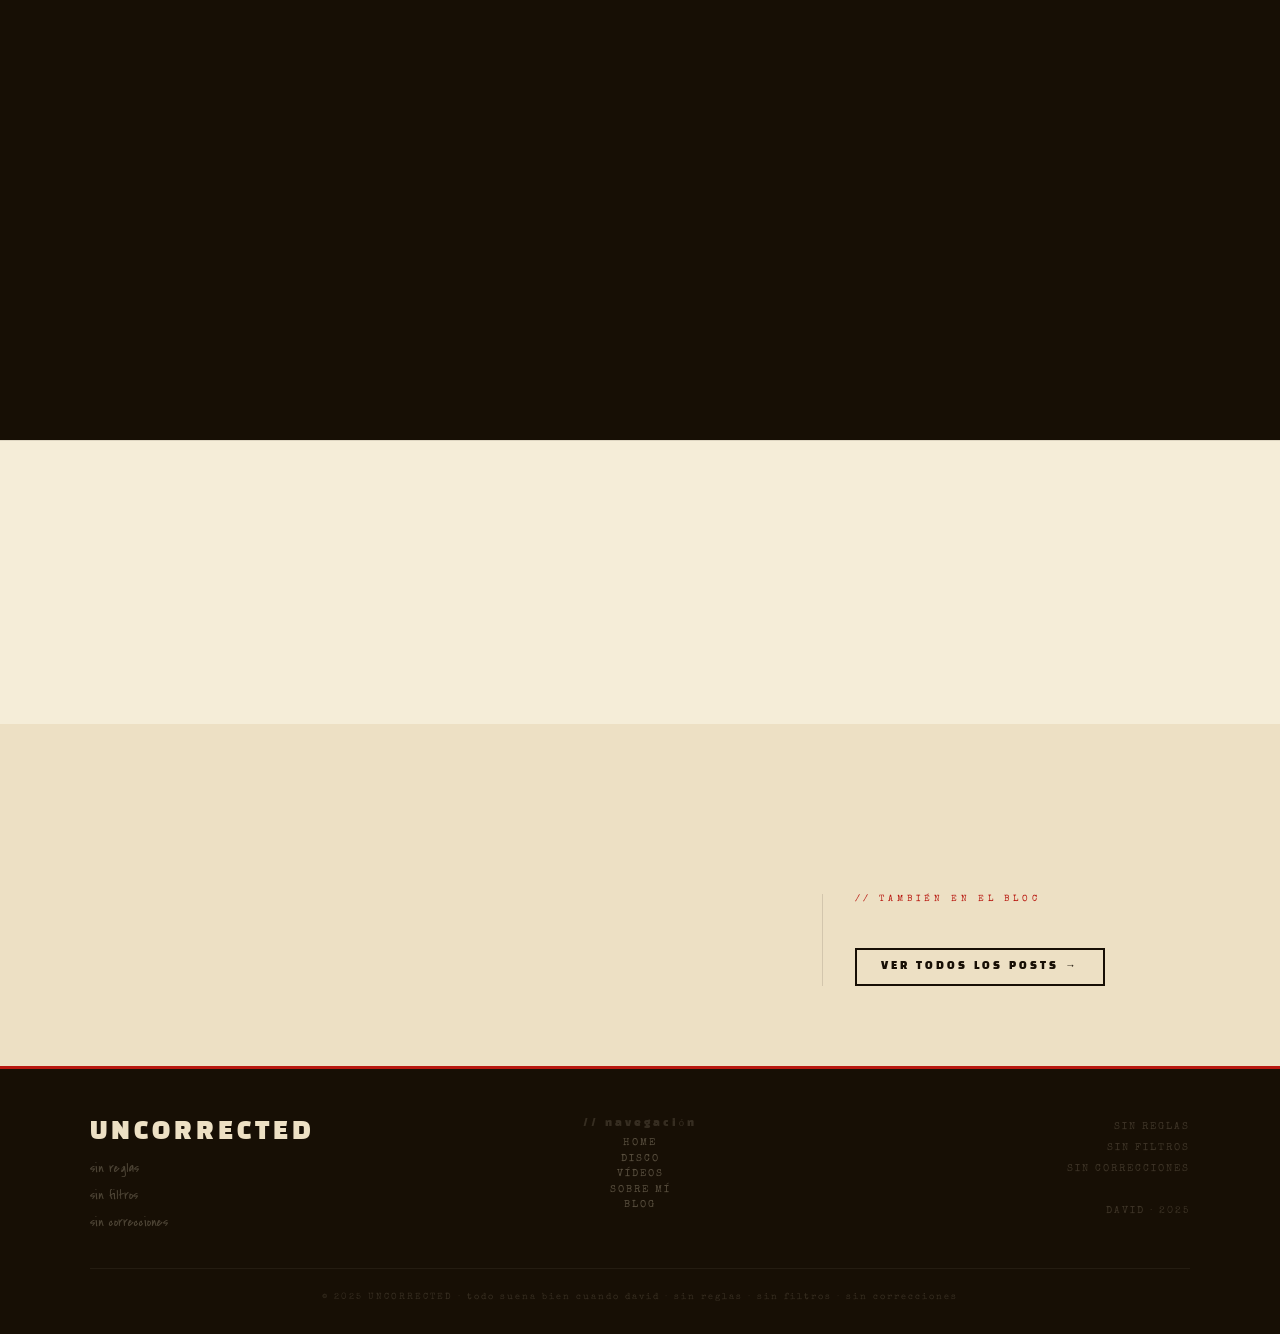
==== commit 262523ee: "Update fmt.Println message from 'Hello' to 'Goodbye'" ====
--- a/index.html
+++ b/index.html
@@ -166,10 +166,10 @@
   color: rgba(23,15,5,0.05);
   line-height: 1.55;
   padding: 2rem;
-  word-break: break-all;
   overflow: hidden;
   pointer-events: none;
   user-select: none;
+  word-wrap: break-word;
 }
 
 .hero-inner {
@@ -469,6 +469,7 @@
   text-transform: uppercase;
   z-index: 2;
   animation: scrollBounce 2.5s ease-in-out infinite;
+  pointer-events: none;
 }
 .scroll-ind::after {
   content: '';
@@ -543,18 +544,7 @@
   position: relative;
   overflow: hidden;
 }
-.sobre::before {
-  content: 'DAVID';
-  position: absolute;
-  font-family: 'Black Han Sans', sans-serif;
-  font-size: 18vw;
-  color: rgba(237,224,196,0.018);
-  top: 50%; left: 50%;
-  transform: translate(-50%,-50%);
-  white-space: nowrap;
-  pointer-events: none;
-  letter-spacing: 10px;
-}
+
 .sobre-inner {
   max-width: 1100px;
   margin: 0 auto;
@@ -678,17 +668,7 @@
   overflow: hidden;
   border-top: 1px solid rgba(23,15,5,0.1);
 }
-.videos-preview::after {
-  content: 'VIDEO';
-  position: absolute;
-  right: -1rem; top: 2rem;
-  font-family: 'Black Han Sans', sans-serif;
-  font-size: 6rem;
-  color: rgba(23,15,5,0.035);
-  writing-mode: vertical-rl;
-  letter-spacing: 8px;
-  pointer-events: none;
-}
+
 
 .vp-inner {
   max-width: 1100px;
@@ -798,16 +778,7 @@
   position: relative;
   overflow: hidden;
 }
-.blog::before {
-  content: 'PRENSA LIBRE';
-  position: absolute; right: -1rem; top: 2.5rem;
-  font-family: 'Black Han Sans', sans-serif;
-  font-size: 5rem;
-  color: rgba(23,15,5,0.032);
-  writing-mode: vertical-rl;
-  letter-spacing: 8px;
-  pointer-events: none;
-}
+
 .blog-inner { max-width: 1100px; margin: 0 auto; }
 
 .sec-masthead {
@@ -1343,4 +1314,1286 @@
   });
 </script>
 </body>
+</html>  border-bottom: 3px solid var(--rojo);
+}
+
+.nav-logo {
+  font-family: 'Black Han Sans', sans-serif;
+  font-size: 1.2rem;
+  color: var(--papel);
+  text-decoration: none;
+  letter-spacing: 4px;
+  display: flex;
+  align-items: center;
+  padding: 0 1.5rem;
+  border-right: 1px solid rgba(240,224,196,0.08);
+  transition: background 0.15s;
+}
+.nav-logo:hover { background: rgba(184,23,15,0.15); }
+.nav-logo span { color: var(--rojo); margin-left: 5px; font-size: 0.65rem; vertical-align: super; }
+
+.nav-links {
+  display: flex;
+  align-items: stretch;
+}
+.nav-links a {
+  color: rgba(237,224,196,0.45);
+  text-decoration: none;
+  font-family: 'Special Elite', serif;
+  font-size: 0.72rem;
+  letter-spacing: 2px;
+  text-transform: uppercase;
+  padding: 0 1.1rem;
+  display: flex;
+  align-items: center;
+  border-left: 1px solid rgba(240,224,196,0.07);
+  transition: color 0.15s, background 0.15s;
+  position: relative;
+}
+.nav-links a::after {
+  content: '';
+  position: absolute;
+  bottom: 0; left: 0; right: 0;
+  height: 3px;
+  background: var(--rojo);
+  transform: scaleX(0);
+  transition: transform 0.2s;
+}
+.nav-links a:hover { color: var(--papel-claro); background: rgba(184,23,15,0.1); }
+.nav-links a:hover::after, .nav-links a.active::after { transform: scaleX(1); }
+.nav-links a.active { color: var(--papel-claro); }
+
+.nav-links a.nav-disco {
+  color: var(--papel);
+  background: var(--rojo);
+  border-color: var(--rojo);
+  font-family: 'Black Han Sans', sans-serif;
+  letter-spacing: 3px;
+  padding: 0 1.4rem;
+}
+.nav-links a.nav-disco:hover { background: var(--rojo-hover); }
+.nav-links a.nav-disco::after { display: none; }
+
+.nav-burger {
+  display: none; flex-direction: column; gap: 5px;
+  cursor: pointer; background: none; border: none;
+  padding: 0 1.25rem; align-self: center;
+}
+.nav-burger span { display: block; width: 22px; height: 1.5px; background: var(--papel); transition: all 0.2s; }
+.nav-burger.open span:nth-child(1) { transform: rotate(45deg) translate(4px, 4px); }
+.nav-burger.open span:nth-child(2) { opacity: 0; }
+.nav-burger.open span:nth-child(3) { transform: rotate(-45deg) translate(4px, -4px); }
+
+/* ======================================================
+   ANIMACIONES DE ENTRADA
+====================================================== */
+.reveal {
+  opacity: 0;
+  transform: translateY(24px);
+  transition: opacity 0.6s ease, transform 0.6s ease;
+}
+.reveal.visible {
+  opacity: 1;
+  transform: translateY(0);
+}
+.reveal-delay-1 { transition-delay: 0.1s; }
+.reveal-delay-2 { transition-delay: 0.2s; }
+.reveal-delay-3 { transition-delay: 0.3s; }
+.reveal-delay-4 { transition-delay: 0.4s; }
+
+/* ======================================================
+   HERO
+====================================================== */
+.hero {
+  min-height: 100vh;
+  padding-top: var(--nav-h);
+  position: relative;
+  overflow: hidden;
+  background: var(--papel);
+}
+
+.hero-newsprint {
+  position: absolute; inset: 0;
+  font-family: 'Special Elite', serif;
+  font-size: 0.62rem;
+  color: rgba(23,15,5,0.05);
+  line-height: 1.55;
+  padding: 2rem;
+  word-break: break-all;
+  overflow: hidden;
+  pointer-events: none;
+  user-select: none;
+}
+
+.hero-inner {
+  position: relative; z-index: 2;
+  max-width: 1200px;
+  margin: 0 auto;
+  padding: 2.5rem 2rem 3rem;
+  display: grid;
+  grid-template-columns: 1fr 360px;
+  gap: 0;
+  min-height: calc(100vh - var(--nav-h));
+  align-items: start;
+}
+
+/* masthead */
+.masthead {
+  grid-column: 1 / -1;
+  display: flex;
+  align-items: center;
+  justify-content: space-between;
+  border-top: 5px solid var(--tinta);
+  border-bottom: 1px solid rgba(23,15,5,0.3);
+  padding: 0.35rem 0;
+}
+.masthead-left {
+  font-size: 0.58rem;
+  color: var(--gris);
+  letter-spacing: 2px;
+  text-transform: uppercase;
+}
+.masthead-date {
+  font-family: 'Black Han Sans', sans-serif;
+  font-size: 0.58rem;
+  color: var(--rojo);
+  letter-spacing: 3px;
+}
+.masthead-right {
+  font-size: 0.58rem;
+  color: var(--gris);
+  letter-spacing: 1px;
+  text-align: right;
+}
+
+/* divisor tricolor */
+.tricolor {
+  grid-column: 1 / -1;
+  display: flex;
+  height: 5px;
+  margin-bottom: 0;
+}
+.tc-1 { flex: 1; background: var(--tinta); }
+.tc-2 { width: 60px; background: var(--rojo); }
+.tc-3 { width: 30px; background: var(--amarillo); }
+.tc-4 { flex: 1; background: var(--tinta); }
+
+/* columna principal */
+.hero-main {
+  padding: 1.75rem 2.5rem 2rem 0;
+  border-right: 1px solid rgba(23,15,5,0.2);
+}
+
+.kicker {
+  font-size: 0.62rem;
+  letter-spacing: 4px;
+  color: var(--rojo);
+  text-transform: uppercase;
+  margin-bottom: 0.75rem;
+  display: flex;
+  align-items: center;
+  gap: 0.6rem;
+}
+.kicker::before {
+  content: '';
+  display: block;
+  width: 24px; height: 2px;
+  background: var(--rojo);
+}
+
+.headline {
+  font-family: 'Black Han Sans', sans-serif;
+  font-size: clamp(3.8rem, 9vw, 7rem);
+  line-height: 0.88;
+  color: var(--tinta);
+  letter-spacing: -2px;
+  margin-bottom: 1.25rem;
+}
+.headline .stamp {
+  display: inline-block;
+  background: var(--rojo);
+  color: var(--papel);
+  padding: 2px 10px;
+  transform: rotate(-2deg);
+  font-size: 0.82em;
+  letter-spacing: 0;
+}
+.headline .dash { color: var(--rojo); }
+
+.multilang {
+  display: flex;
+  flex-wrap: wrap;
+  gap: 0.4rem 1.2rem;
+  margin-bottom: 1.5rem;
+  padding-bottom: 1.25rem;
+  border-bottom: 1px solid rgba(23,15,5,0.12);
+}
+.lang-pill {
+  font-size: 0.68rem;
+  color: var(--gris);
+  letter-spacing: 1px;
+}
+.lang-pill strong {
+  font-family: 'Black Han Sans', sans-serif;
+  color: var(--tinta);
+  letter-spacing: 2px;
+  font-size: 0.8rem;
+}
+
+.body-cols {
+  column-count: 2;
+  column-gap: 1.5rem;
+  column-rule: 1px solid rgba(23,15,5,0.12);
+  font-size: 0.83rem;
+  line-height: 1.8;
+  color: rgba(23,15,5,0.85);
+  margin-bottom: 1.75rem;
+}
+.body-cols p { margin-bottom: 0.6rem; break-inside: avoid; }
+.body-cols .dropcap::first-letter {
+  font-family: 'Black Han Sans', sans-serif;
+  font-size: 3.8rem;
+  line-height: 0.75;
+  float: left;
+  margin: 0.05rem 0.12rem 0 0;
+  color: var(--tinta);
+}
+
+.ctas {
+  display: flex;
+  gap: 0.75rem;
+  flex-wrap: wrap;
+}
+
+.btn {
+  font-family: 'Black Han Sans', sans-serif;
+  font-size: 0.72rem;
+  letter-spacing: 3px;
+  text-transform: uppercase;
+  text-decoration: none;
+  padding: 0.65rem 1.5rem;
+  display: inline-flex;
+  align-items: center;
+  gap: 0.5rem;
+  border: 2px solid;
+  transition: all 0.15s;
+  cursor: pointer;
+}
+.btn-rojo { background: var(--rojo); color: var(--papel); border-color: var(--rojo); }
+.btn-rojo:hover { background: transparent; color: var(--rojo); }
+.btn-outline { background: transparent; color: var(--tinta); border-color: var(--tinta); }
+.btn-outline:hover { background: var(--tinta); color: var(--papel); }
+.btn-verde { background: var(--verde); color: var(--papel); border-color: var(--verde); }
+.btn-verde:hover { background: transparent; color: var(--verde); }
+
+/* columna lateral */
+.hero-side {
+  padding: 1.75rem 0 2rem 2rem;
+  display: flex;
+  flex-direction: column;
+  gap: 1.25rem;
+}
+
+/* carátula */
+.cover-wrap {
+  position: relative;
+}
+.cover-card {
+  background: var(--tinta);
+  padding: 1.1rem;
+  transform: rotate(0.7deg);
+  box-shadow: 5px 5px 0 rgba(23,15,5,0.2);
+  position: relative;
+}
+.cover-inner {
+  border: 1px solid rgba(237,224,196,0.18);
+  padding: 1rem;
+  min-height: 150px;
+  display: flex;
+  flex-direction: column;
+  justify-content: space-between;
+  position: relative;
+  overflow: hidden;
+}
+.cover-grid {
+  position: absolute; inset: 0;
+  background-image:
+    linear-gradient(rgba(0,229,255,0.05) 1px, transparent 1px),
+    linear-gradient(90deg, rgba(0,229,255,0.05) 1px, transparent 1px);
+  background-size: 16px 16px;
+}
+.cover-title {
+  font-family: 'Black Han Sans', sans-serif;
+  font-size: 1.9rem;
+  color: var(--papel);
+  text-shadow: 2px 2px 0 var(--rojo), -1px -1px 0 #00D4FF;
+  letter-spacing: 2px;
+  line-height: 1;
+  position: relative; z-index: 1;
+}
+.cover-foot {
+  position: relative; z-index: 1;
+  display: flex;
+  justify-content: space-between;
+  align-items: flex-end;
+}
+.cover-artist {
+  font-size: 0.5rem;
+  color: rgba(237,224,196,0.35);
+  letter-spacing: 2px;
+  text-transform: uppercase;
+  line-height: 1.6;
+}
+.cover-num {
+  font-family: 'Black Han Sans', sans-serif;
+  font-size: 1.6rem;
+  color: rgba(0,212,255,0.35);
+}
+
+.sticker {
+  position: absolute;
+  top: -18px; right: -12px;
+  width: 64px; height: 64px;
+  background: var(--rojo);
+  color: var(--papel);
+  border: 2px solid var(--papel-claro);
+  border-radius: 50%;
+  font-family: 'Black Han Sans', sans-serif;
+  font-size: 0.48rem;
+  letter-spacing: 1px;
+  text-transform: uppercase;
+  display: flex;
+  align-items: center;
+  justify-content: center;
+  text-align: center;
+  line-height: 1.3;
+  transform: rotate(14deg);
+  z-index: 5;
+}
+
+/* tracklist */
+.side-tracklist { list-style: none; }
+.side-tracklist li {
+  display: flex;
+  align-items: baseline;
+  gap: 0.4rem;
+  padding: 0.32rem 0;
+  border-bottom: 1px solid rgba(23,15,5,0.09);
+  font-size: 0.74rem;
+  color: var(--tinta);
+  cursor: pointer;
+  transition: color 0.12s;
+}
+.side-tracklist li:last-child { border-bottom: none; }
+.side-tracklist li:hover { color: var(--rojo); }
+.side-tracklist .sn { color: var(--gris); font-size: 0.6rem; flex-shrink: 0; width: 1.2rem; }
+.side-tracklist .st { flex: 1; }
+.side-tracklist .sd { color: var(--gris); font-size: 0.58rem; flex-shrink: 0; }
+
+.listen-btn {
+  display: block;
+  text-align: center;
+  font-family: 'Black Han Sans', sans-serif;
+  font-size: 0.68rem;
+  letter-spacing: 3px;
+  text-transform: uppercase;
+  color: var(--papel);
+  background: var(--tinta);
+  padding: 0.65rem;
+  text-decoration: none;
+  border: 2px solid var(--tinta);
+  transition: all 0.15s;
+}
+.listen-btn:hover { background: var(--rojo); border-color: var(--rojo); }
+
+/* scroll indicator */
+.scroll-ind {
+  position: absolute;
+  bottom: 1.5rem;
+  left: 50%;
+  transform: translateX(-50%);
+  display: flex;
+  flex-direction: column;
+  align-items: center;
+  gap: 0.4rem;
+  color: rgba(23,15,5,0.25);
+  font-size: 0.55rem;
+  letter-spacing: 3px;
+  text-transform: uppercase;
+  z-index: 2;
+  animation: scrollBounce 2.5s ease-in-out infinite;
+}
+.scroll-ind::after {
+  content: '';
+  display: block;
+  width: 1px; height: 36px;
+  background: linear-gradient(to bottom, rgba(23,15,5,0.3), transparent);
+}
+@keyframes scrollBounce {
+  0%,100% { transform: translateX(-50%) translateY(0); }
+  50% { transform: translateX(-50%) translateY(5px); }
+}
+
+/* ======================================================
+   STRIP — álbum destacado
+====================================================== */
+.album-strip {
+  background: var(--tinta);
+  color: var(--papel);
+  border-top: 3px solid var(--rojo);
+  border-bottom: 3px solid var(--rojo);
+}
+.strip-inner {
+  max-width: 1200px;
+  margin: 0 auto;
+  padding: 1.5rem 2rem;
+  display: flex;
+  align-items: center;
+  gap: 2rem;
+  flex-wrap: wrap;
+}
+.strip-label {
+  font-size: 0.58rem;
+  color: var(--rojo);
+  letter-spacing: 3px;
+  text-transform: uppercase;
+  margin-bottom: 0.3rem;
+}
+.strip-title {
+  font-family: 'Black Han Sans', sans-serif;
+  font-size: 1.6rem;
+  letter-spacing: 2px;
+  line-height: 1;
+  margin-bottom: 0.25rem;
+}
+.strip-meta {
+  font-size: 0.62rem;
+  color: rgba(237,224,196,0.35);
+  letter-spacing: 2px;
+}
+.strip-pills {
+  display: flex;
+  flex-wrap: wrap;
+  gap: 0.35rem;
+  margin-left: auto;
+}
+.strip-pill {
+  font-size: 0.6rem;
+  padding: 0.15rem 0.55rem;
+  border: 1px solid rgba(237,224,196,0.15);
+  color: rgba(237,224,196,0.4);
+  letter-spacing: 1px;
+  white-space: nowrap;
+}
+
+/* ======================================================
+   SOBRE MÍ
+====================================================== */
+.sobre {
+  background: var(--tinta);
+  color: var(--papel);
+  padding: 5rem 2rem;
+  position: relative;
+  overflow: hidden;
+}
+.sobre::before {
+  content: 'DAVID';
+  position: absolute;
+  font-family: 'Black Han Sans', sans-serif;
+  font-size: 18vw;
+  color: rgba(237,224,196,0.018);
+  top: 50%; left: 50%;
+  transform: translate(-50%,-50%);
+  white-space: nowrap;
+  pointer-events: none;
+  letter-spacing: 10px;
+}
+.sobre-inner {
+  max-width: 1100px;
+  margin: 0 auto;
+  display: grid;
+  grid-template-columns: 220px 1fr;
+  gap: 4rem;
+  align-items: start;
+}
+
+.sobre-label {
+  font-size: 0.58rem;
+  letter-spacing: 4px;
+  color: var(--rojo);
+  text-transform: uppercase;
+  margin-bottom: 0.6rem;
+}
+.sobre-h2 {
+  font-family: 'Black Han Sans', sans-serif;
+  font-size: clamp(3rem,6vw,4.5rem);
+  line-height: 0.88;
+  color: var(--papel);
+  margin-bottom: 2rem;
+}
+.sobre-h2 .accent { color: var(--rojo); }
+
+/* foto */
+.foto-col { position: relative; }
+.foto-frame {
+  width: 100%;
+  aspect-ratio: 3/4;
+  background: rgba(237,224,196,0.05);
+  border: 1px solid rgba(237,224,196,0.12);
+  position: relative;
+  overflow: hidden;
+  display: flex;
+  align-items: flex-end;
+}
+.foto-inner {
+  /* cuando tengas foto: background: url('tu-foto.jpg') center/cover; */
+  position: absolute; inset: 0;
+  background: repeating-linear-gradient(
+    45deg,
+    rgba(237,224,196,0.02) 0px,
+    rgba(237,224,196,0.02) 1px,
+    transparent 1px,
+    transparent 8px
+  );
+}
+.foto-caption {
+  position: relative; z-index: 1;
+  width: 100%;
+  background: var(--rojo);
+  color: var(--papel);
+  font-family: 'Black Han Sans', sans-serif;
+  font-size: 0.55rem;
+  letter-spacing: 3px;
+  text-transform: uppercase;
+  padding: 0.35rem 0.6rem;
+}
+.foto-side-label {
+  position: absolute;
+  left: -28px; top: 50%;
+  transform: rotate(-90deg) translateX(-50%);
+  transform-origin: center;
+  font-size: 0.5rem;
+  letter-spacing: 3px;
+  color: rgba(237,224,196,0.15);
+  text-transform: uppercase;
+  white-space: nowrap;
+}
+
+.sobre-p {
+  font-size: 0.86rem;
+  line-height: 1.9;
+  color: rgba(237,224,196,0.7);
+  margin-bottom: 1rem;
+}
+.sobre-p .ac { color: var(--papel); }
+.sobre-p .rj { color: var(--rojo); }
+
+.pullquote {
+  margin: 1.75rem 0;
+  padding: 1.1rem 1.5rem;
+  border-top: 3px solid var(--rojo);
+  border-bottom: 1px solid rgba(237,224,196,0.12);
+}
+.pullquote p {
+  font-family: 'Black Han Sans', sans-serif;
+  font-size: 1.3rem;
+  line-height: 1.2;
+  color: var(--papel);
+}
+.pullquote .es { color: var(--rojo); }
+.pullquote .fr { color: rgba(237,224,196,0.4); font-size: 0.82em; }
+
+.flags {
+  display: flex;
+  flex-wrap: wrap;
+  gap: 0.35rem;
+  margin-top: 1.25rem;
+}
+.flag {
+  font-family: 'Special Elite', serif;
+  font-size: 0.68rem;
+  padding: 0.18rem 0.65rem;
+  text-transform: uppercase;
+  letter-spacing: 1px;
+}
+.f-rojo   { background: var(--rojo); color: var(--papel); }
+.f-verde  { background: var(--verde); color: var(--papel); }
+.f-am     { background: var(--amarillo); color: var(--tinta); }
+.f-out    { border: 1px solid rgba(237,224,196,0.2); color: rgba(237,224,196,0.45); }
+
+/* ======================================================
+   VÍDEOS PREVIEW
+====================================================== */
+.videos-preview {
+  background: var(--papel-claro);
+  padding: 4rem 2rem;
+  position: relative;
+  overflow: hidden;
+  border-top: 1px solid rgba(23,15,5,0.1);
+}
+.videos-preview::after {
+  content: 'VIDEO';
+  position: absolute;
+  right: -1rem; top: 2rem;
+  font-family: 'Black Han Sans', sans-serif;
+  font-size: 6rem;
+  color: rgba(23,15,5,0.035);
+  writing-mode: vertical-rl;
+  letter-spacing: 8px;
+  pointer-events: none;
+}
+
+.vp-inner {
+  max-width: 1100px;
+  margin: 0 auto;
+}
+.vp-masthead {
+  display: flex;
+  align-items: baseline;
+  justify-content: space-between;
+  border-top: 4px solid var(--tinta);
+  border-bottom: 1px solid rgba(23,15,5,0.2);
+  padding: 0.4rem 0;
+  margin-bottom: 2rem;
+}
+.vp-masthead h2 {
+  font-family: 'Black Han Sans', sans-serif;
+  font-size: 2rem;
+  letter-spacing: 2px;
+}
+.vp-sub {
+  font-size: 0.6rem;
+  color: var(--gris);
+  letter-spacing: 2px;
+  text-transform: uppercase;
+}
+
+.vp-grid {
+  display: grid;
+  grid-template-columns: 2fr 1fr 1fr;
+  gap: 1px;
+  background: rgba(23,15,5,0.1);
+  border: 1px solid rgba(23,15,5,0.1);
+  margin-bottom: 1.5rem;
+}
+.vp-card {
+  background: var(--papel-claro);
+  cursor: pointer;
+  transition: all 0.18s;
+  text-decoration: none;
+  color: inherit;
+  display: block;
+}
+.vp-card:hover { background: var(--papel); z-index: 1; }
+.vp-thumb {
+  position: relative;
+  width: 100%;
+  padding-bottom: 56.25%;
+  background: var(--tinta);
+  overflow: hidden;
+}
+.vp-thumb img {
+  position: absolute; inset: 0;
+  width: 100%; height: 100%;
+  object-fit: cover;
+  filter: sepia(25%) contrast(1.05);
+  transition: filter 0.2s, transform 0.25s;
+}
+.vp-card:hover .vp-thumb img {
+  filter: sepia(0%) contrast(1.08);
+  transform: scale(1.04);
+}
+.vp-play {
+  position: absolute; inset: 0;
+  display: flex; align-items: center; justify-content: center;
+  background: rgba(23,15,5,0);
+  transition: background 0.2s;
+}
+.vp-card:hover .vp-play { background: rgba(23,15,5,0.25); }
+.vp-play-btn {
+  width: 44px; height: 44px;
+  background: rgba(184,23,15,0.85);
+  border: 2px solid var(--papel);
+  display: flex; align-items: center; justify-content: center;
+  opacity: 0; transform: scale(0.7);
+  transition: all 0.2s;
+}
+.vp-card:hover .vp-play-btn { opacity: 1; transform: scale(1); }
+.vp-play-icon {
+  width: 0; height: 0;
+  border-top: 8px solid transparent;
+  border-bottom: 8px solid transparent;
+  border-left: 14px solid var(--papel);
+  margin-left: 3px;
+}
+.vp-body { padding: 0.75rem 0.85rem; border-top: 2px solid var(--tinta); }
+.vp-cat {
+  font-size: 0.55rem;
+  color: var(--rojo);
+  letter-spacing: 3px;
+  text-transform: uppercase;
+  margin-bottom: 0.3rem;
+}
+.vp-title {
+  font-family: 'Black Han Sans', sans-serif;
+  font-size: 0.9rem;
+  line-height: 1.2;
+  color: var(--tinta);
+}
+.vp-card.big .vp-title { font-size: 1.2rem; }
+
+/* ======================================================
+   BLOG
+====================================================== */
+.blog {
+  background: var(--papel);
+  padding: 5rem 2rem;
+  position: relative;
+  overflow: hidden;
+}
+.blog::before {
+  content: 'PRENSA LIBRE';
+  position: absolute; right: -1rem; top: 2.5rem;
+  font-family: 'Black Han Sans', sans-serif;
+  font-size: 5rem;
+  color: rgba(23,15,5,0.032);
+  writing-mode: vertical-rl;
+  letter-spacing: 8px;
+  pointer-events: none;
+}
+.blog-inner { max-width: 1100px; margin: 0 auto; }
+
+.sec-masthead {
+  display: flex;
+  align-items: baseline;
+  justify-content: space-between;
+  border-top: 4px solid var(--tinta);
+  border-bottom: 1px solid rgba(23,15,5,0.2);
+  padding: 0.4rem 0;
+  margin-bottom: 2rem;
+}
+.sec-masthead h2 {
+  font-family: 'Black Han Sans', sans-serif;
+  font-size: 2rem; letter-spacing: 2px;
+}
+.sec-sub { font-size: 0.6rem; color: var(--gris); letter-spacing: 2px; text-transform: uppercase; }
+
+.blog-cols { display: grid; grid-template-columns: 2fr 1fr; gap: 0; }
+.blog-main { padding-right: 2rem; border-right: 1px solid rgba(23,15,5,0.12); }
+.blog-side  { padding-left: 2rem; }
+
+.post {
+  margin-bottom: 2rem;
+  padding-bottom: 2rem;
+  border-bottom: 1px solid rgba(23,15,5,0.1);
+  cursor: pointer;
+}
+.post:last-child { margin-bottom: 0; padding-bottom: 0; border-bottom: none; }
+.post-tag {
+  font-size: 0.58rem;
+  letter-spacing: 3px;
+  text-transform: uppercase;
+  color: var(--rojo);
+  margin-bottom: 0.4rem;
+}
+.post-title {
+  font-family: 'Black Han Sans', sans-serif;
+  font-size: 1.6rem;
+  line-height: 1.1;
+  color: var(--tinta);
+  margin-bottom: 0.5rem;
+  letter-spacing: 0.5px;
+  transition: color 0.15s;
+}
+.post:hover .post-title { color: var(--rojo); }
+.post-excerpt {
+  font-size: 0.82rem;
+  line-height: 1.75;
+  color: var(--gris);
+  margin-bottom: 0.6rem;
+}
+.post-meta {
+  font-size: 0.58rem;
+  color: rgba(94,83,71,0.55);
+  letter-spacing: 2px;
+  text-transform: uppercase;
+  display: flex; gap: 1rem;
+}
+
+.post-sm {
+  padding-bottom: 1.1rem;
+  margin-bottom: 1.1rem;
+  border-bottom: 1px solid rgba(23,15,5,0.08);
+  cursor: pointer;
+}
+.post-sm:last-of-type { border-bottom: none; }
+.post-sm .post-title { font-size: 0.95rem; margin-bottom: 0.25rem; }
+.post-sm .post-excerpt { font-size: 0.74rem; }
+.post-sm:hover .post-title { color: var(--rojo); }
+
+.soon-stamp {
+  display: inline-block;
+  border: 3px solid rgba(23,15,5,0.12);
+  color: rgba(23,15,5,0.18);
+  font-family: 'Black Han Sans', sans-serif;
+  font-size: 1rem;
+  letter-spacing: 4px;
+  padding: 0.65rem 1rem;
+  transform: rotate(-2.5deg);
+  margin-top: 1.5rem;
+}
+
+/* ======================================================
+   FOOTER
+====================================================== */
+footer {
+  background: var(--tinta);
+  color: rgba(237,224,196,0.3);
+  padding: 3rem 2rem 2rem;
+  border-top: 3px solid var(--rojo);
+}
+.footer-inner {
+  max-width: 1100px; margin: 0 auto;
+  display: grid;
+  grid-template-columns: 1fr auto 1fr;
+  gap: 2rem;
+  align-items: start;
+  margin-bottom: 2rem;
+}
+.footer-logo {
+  font-family: 'Black Han Sans', sans-serif;
+  font-size: 1.5rem;
+  color: var(--papel);
+  letter-spacing: 4px;
+  margin-bottom: 0.5rem;
+}
+.footer-tagline {
+  font-family: 'Covered By Your Grace', cursive;
+  font-size: 0.85rem;
+  color: rgba(237,224,196,0.25);
+  line-height: 2;
+}
+.footer-nav {
+  display: flex;
+  flex-direction: column;
+  align-items: center;
+  gap: 0.35rem;
+}
+.footer-nav a {
+  color: rgba(237,224,196,0.3);
+  text-decoration: none;
+  font-size: 0.62rem;
+  letter-spacing: 2px;
+  text-transform: uppercase;
+  transition: color 0.15s;
+}
+.footer-nav a:hover { color: var(--rojo); }
+.footer-nav-title {
+  font-family: 'Black Han Sans', sans-serif;
+  font-size: 0.6rem;
+  color: rgba(237,224,196,0.15);
+  letter-spacing: 3px;
+  margin-bottom: 0.25rem;
+}
+.footer-right { text-align: right; }
+.footer-mantra {
+  font-size: 0.6rem;
+  letter-spacing: 2px;
+  text-transform: uppercase;
+  line-height: 2.2;
+  color: rgba(237,224,196,0.18);
+}
+.footer-copy {
+  max-width: 1100px; margin: 0 auto;
+  font-size: 0.55rem;
+  letter-spacing: 2px;
+  border-top: 1px solid rgba(237,224,196,0.06);
+  padding-top: 1.5rem;
+  text-align: center;
+  color: rgba(237,224,196,0.15);
+}
+
+/* ======================================================
+   RESPONSIVE
+====================================================== */
+@media (max-width: 900px) {
+  .hero-inner { grid-template-columns: 1fr; }
+  .hero-side { padding: 0; border-top: 2px solid var(--tinta); margin-top: 1rem; }
+  .hero-main { border-right: none; padding-right: 0; }
+  .body-cols { column-count: 1; }
+  .sobre-inner { grid-template-columns: 1fr; gap: 2rem; }
+  .foto-col { display: none; }
+  .blog-cols { grid-template-columns: 1fr; }
+  .blog-main { border-right: none; padding-right: 0; }
+  .blog-side { padding-left: 0; border-top: 1px solid rgba(23,15,5,0.1); margin-top: 2rem; padding-top: 2rem; }
+  .vp-grid { grid-template-columns: 1fr 1fr; }
+  .vp-card.big { grid-column: span 2; }
+  .footer-inner { grid-template-columns: 1fr; text-align: center; }
+  .footer-right { text-align: center; }
+  .footer-nav { flex-direction: row; flex-wrap: wrap; justify-content: center; }
+  .strip-pills { margin-left: 0; }
+}
+@media (max-width: 580px) {
+  nav { padding: 0; }
+  .nav-links { display: none; position: absolute; top: var(--nav-h); left: 0; right: 0; flex-direction: column; background: var(--tinta); border-bottom: 2px solid var(--rojo); }
+  .nav-links.open { display: flex; }
+  .nav-links a { padding: 0.85rem 1.5rem; border-left: none; border-bottom: 1px solid rgba(237,224,196,0.07); }
+  .nav-links a::after { display: none; }
+  .nav-burger { display: flex; }
+  .headline { font-size: 3.2rem; }
+  .vp-grid { grid-template-columns: 1fr; }
+  .vp-card.big { grid-column: span 1; }
+  .hero-inner { padding: 1.5rem 1rem 2rem; }
+  .sobre { padding: 3.5rem 1rem; }
+  .blog { padding: 3.5rem 1rem; }
+  .videos-preview { padding: 3rem 1rem; }
+}
+</style>
+</head>
+<body>
+
+<!-- NAV -->
+<nav>
+  <a class="nav-logo" href="index.html">UNCORRECTED<span>★</span></a>
+  <div class="nav-links" id="navLinks">
+    <a href="index.html" class="active" data-section="hero">Home</a>
+    <a href="disco.html" class="nav-disco">★ Disco</a>
+    <a href="#sobre-mi" data-section="sobre-mi">Sobre mí</a>
+    <a href="videos.html">Vídeos</a>
+    <a href="#blog" data-section="blog">Blog</a>
+  </div>
+  <button class="nav-burger" id="burger" aria-label="Menú">
+    <span></span><span></span><span></span>
+  </button>
+</nav>
+
+<!-- HERO -->
+<section class="hero" id="hero">
+  <div class="hero-newsprint" aria-hidden="true">sin reglas sin filtros sin correcciones todo suena bien cuando david cómo decir qué quieres que te diga menos mal bajo el sol resplandeciendo la historia de siempre perro vacilón amanecer sin reglas sin filtros sin correcciones todo suena bien cuando david sans règles sans filtres uncorrected no rules no filters no corrections sem correção sem regras sin reglas sin filtros sin correcciones todo suena bien cuando david cómo decir qué quieres que te diga menos mal bajo el sol resplandeciendo la historia de siempre perro vacilón amanecer sin reglas sin filtros sin correcciones todo suena bien cuando david sans règles sans filtres uncorrected no rules no filters no corrections sem correção sem regras sin reglas sin filtros sin correcciones</div>
+
+  <div class="hero-inner">
+    <!-- MASTHEAD -->
+    <div class="masthead reveal">
+      <div class="masthead-left">La Voz Uncorrected &nbsp;·&nbsp; Música Sin Filtros &nbsp;·&nbsp; Edición Especial</div>
+      <div class="masthead-date" id="currentDate"></div>
+      <div class="masthead-right">Vol. I &nbsp;·&nbsp; 7 canciones &nbsp;·&nbsp; precio: tu tiempo</div>
+    </div>
+    <div class="tricolor reveal">
+      <div class="tc-1"></div><div class="tc-2"></div><div class="tc-3"></div><div class="tc-4"></div>
+    </div>
+
+    <!-- COLUMNA PRINCIPAL -->
+    <div class="hero-main">
+      <div class="kicker reveal reveal-delay-1">álbum debut &nbsp;·&nbsp; premier &nbsp;·&nbsp; estreno</div>
+      <h1 class="headline reveal reveal-delay-2">
+        <span class="stamp">SIN</span><br>
+        CORREC<span class="dash">—</span><br>
+        CIONES
+      </h1>
+      <div class="multilang reveal reveal-delay-3">
+        <span class="lang-pill">ES — <strong>sin filtros</strong></span>
+        <span class="lang-pill">FR — <strong>sans règles</strong></span>
+        <span class="lang-pill">EN — <strong>uncorrected</strong></span>
+        <span class="lang-pill">PT — <strong>sem correção</strong></span>
+      </div>
+      <div class="body-cols reveal reveal-delay-3">
+        <p class="dropcap">Todo empezó con un cuaderno y demasiado café. Siete canciones grabadas lejos del ruido del mercado, sin productor que corrija, sin sello que apruebe. Solo David y lo que necesitaba decir.</p>
+        <p>Del synth analógico de los 80 a la guitarra de barrio, UNCORRECTED mezcla idiomas, géneros y épocas como los carteles pegados en una pared — caótico, honesto, vivo.</p>
+        <p>Como decía alguien en algún puerto: <em>"la música no tiene pasaporte"</em>. Este disco tampoco.</p>
+        <p>Siete pistas. Ningún filtro. Ninguna corrección. Un manifiesto.</p>
+      </div>
+      <div class="ctas reveal reveal-delay-4">
+        <a href="disco.html" class="btn btn-rojo">▶ Escuchar el disco</a>
+        <a href="videos.html" class="btn btn-verde">▶ Ver vídeos</a>
+        <a href="#sobre-mi" class="btn btn-outline">Sobre mí</a>
+      </div>
+    </div>
+
+    <!-- COLUMNA LATERAL -->
+    <div class="hero-side reveal reveal-delay-2">
+      <div class="cover-wrap">
+        <div class="sticker">NUEVO<br>ÁLBUM<br>2025</div>
+        <div class="cover-card">
+          <div class="cover-inner">
+            <div class="cover-grid"></div>
+            <div class="cover-title">UNCO<br>RREC<br>TED</div>
+            <div class="cover-foot">
+              <div class="cover-artist">todo suena bien<br>cuando david</div>
+              <div class="cover-num">07</div>
+            </div>
+          </div>
+        </div>
+      </div>
+
+      <ul class="side-tracklist">
+        <li onclick="location.href='disco.html'"><span class="sn">1.</span><span class="st">Cómo decir</span><span class="sd">3:24</span></li>
+        <li onclick="location.href='disco.html'"><span class="sn">2.</span><span class="st">Qué quieres que te diga</span><span class="sd">3:47</span></li>
+        <li onclick="location.href='disco.html'"><span class="sn">3.</span><span class="st">Menos mal</span><span class="sd">2:58</span></li>
+        <li onclick="location.href='disco.html'"><span class="sn">4.</span><span class="st">Bajo el sol resplandeciendo</span><span class="sd">4:12</span></li>
+        <li onclick="location.href='disco.html'"><span class="sn">5.</span><span class="st">La historia de siempre</span><span class="sd">3:33</span></li>
+        <li onclick="location.href='disco.html'"><span class="sn">6.</span><span class="st">Perro vacilón</span><span class="sd">3:05</span></li>
+        <li onclick="location.href='disco.html'"><span class="sn">7.</span><span class="st">Amanecer ☀</span><span class="sd">4:50</span></li>
+      </ul>
+
+      <a href="disco.html" class="listen-btn">★ escuchar ahora en spotify ★</a>
+    </div>
+  </div>
+
+  <div class="scroll-ind" aria-hidden="true">scroll</div>
+</section>
+
+<!-- STRIP -->
+<div class="album-strip reveal">
+  <div class="strip-inner">
+    <div>
+      <div class="strip-label">// nuevo álbum · 2025</div>
+      <div class="strip-title">UNCORRECTED</div>
+      <div class="strip-meta">7 pistas · sin reglas · sin filtros · spotify</div>
+    </div>
+    <div class="strip-pills">
+      <span class="strip-pill">Cómo decir</span>
+      <span class="strip-pill">Menos mal</span>
+      <span class="strip-pill">Perro vacilón</span>
+      <span class="strip-pill">Amanecer</span>
+      <span class="strip-pill">+ 3 más</span>
+    </div>
+    <a href="disco.html" class="btn btn-rojo" style="flex-shrink:0;">Ver disco →</a>
+  </div>
+</div>
+
+<!-- SOBRE MÍ -->
+<section class="sobre" id="sobre-mi">
+  <div class="sobre-inner">
+    <div class="foto-col reveal">
+      <div class="foto-side-label">artista · músico · productor</div>
+      <div class="foto-frame">
+        <div class="foto-inner"></div>
+        <div class="foto-caption">david · 2025 · sin retoques</div>
+      </div>
+    </div>
+    <div>
+      <div class="sobre-label reveal">// sobre mí — about me — sur moi</div>
+      <h2 class="sobre-h2 reveal">SIN<br><span class="accent">MÁS</span><br>CARA</h2>
+      <p class="sobre-p reveal reveal-delay-1">
+        Soy <span class="ac">David</span>, músico y productor que lleva años haciendo ruido bonito desde casa. <span class="rj">UNCORRECTED</span> es mi primer álbum en solitario — siete canciones grabadas sin plan, sin presupuesto y sin pedir permiso.
+      </p>
+      <p class="sobre-p reveal reveal-delay-2">
+        Crecí entre sintetizadores de los 80 y cuadernos llenos de garabatos. La música siempre fue el único sitio donde no había que corregirse ni disculparse. Como en los mercados de Bamako, en los puertos de Marsella o en las plazas de Buenos Aires — <span class="ac">la música no pregunta de dónde vienes</span>.
+      </p>
+      <p class="sobre-p reveal reveal-delay-2">
+        Este proyecto nació de una frase simple: <span class="rj">todo suena bien cuando david</span>. No como arrogancia — como mantra. Como recordatorio de que el mejor filtro es no tener ninguno.
+      </p>
+      <div class="pullquote reveal reveal-delay-3">
+        <p><span class="es">"sin reglas · sin filtros"</span><br><span class="fr">sans règles · sans filtres · uncorrected</span></p>
+      </div>
+      <div class="flags reveal reveal-delay-3">
+        <span class="flag f-rojo">Producción</span>
+        <span class="flag f-verde">Síntesis</span>
+        <span class="flag f-am">Letras</span>
+        <span class="flag f-out">Mezcla</span>
+        <span class="flag f-out">Lo-fi</span>
+        <span class="flag f-rojo">Synthwave</span>
+        <span class="flag f-verde">Guitarra</span>
+        <span class="flag f-out">Loops</span>
+      </div>
+    </div>
+  </div>
+</section>
+
+<!-- VÍDEOS PREVIEW -->
+<section class="videos-preview" id="videos">
+  <div class="vp-inner">
+    <div class="vp-masthead reveal">
+      <h2>ARCHIVO VISUAL</h2>
+      <span class="vp-sub">directos · clips · sesiones</span>
+    </div>
+    <div class="vp-grid reveal" id="vpGrid">
+      <!-- cargado desde data/videos.json -->
+    </div>
+    <div class="reveal" style="text-align:center;margin-top:1.5rem;">
+      <a href="videos.html" class="btn btn-outline">Ver todos los vídeos →</a>
+    </div>
+  </div>
+</section>
+
+<!-- BLOG PREVIEW -->
+<section class="blog" id="blog">
+  <div class="blog-inner">
+    <div class="sec-masthead reveal">
+      <h2>BLOG &amp; PRENSA</h2>
+      <span class="sec-sub">crónicas · reflexiones · proceso</span>
+    </div>
+    <div class="blog-cols">
+      <div class="blog-main" id="blogMain">
+        <!-- cargado desde data/blog.json -->
+      </div>
+      <div class="blog-side">
+        <div class="sobre-label" style="margin-bottom:1.25rem;">// también en el bloc</div>
+        <div id="blogSide"></div>
+        <a href="blog.html" class="btn btn-outline" style="margin-top:1.5rem;display:inline-block;font-size:0.65rem;">
+          Ver todos los posts →
+        </a>
+      </div>
+    </div>
+  </div>
+</section>
+
+<!-- FOOTER -->
+<footer>
+  <div class="footer-inner">
+    <div>
+      <div class="footer-logo">UNCORRECTED</div>
+      <div class="footer-tagline">sin reglas<br>sin filtros<br>sin correcciones</div>
+    </div>
+    <div class="footer-nav">
+      <div class="footer-nav-title">// navegación</div>
+      <a href="index.html">Home</a>
+      <a href="disco.html">Disco</a>
+      <a href="videos.html">Vídeos</a>
+      <a href="index.html#sobre-mi">Sobre mí</a>
+      <a href="blog.html">Blog</a>
+    </div>
+    <div class="footer-right">
+      <div class="footer-mantra">SIN REGLAS<br>SIN FILTROS<br>SIN CORRECCIONES<br><br>DAVID · 2025</div>
+    </div>
+  </div>
+  <div class="footer-copy">© 2025 UNCORRECTED · todo suena bien cuando david · sin reglas · sin filtros · sin correcciones</div>
+</footer>
+
+<script>
+/* ---- Fecha dinámica ---- */
+(function() {
+  var meses = ['Enero','Febrero','Marzo','Abril','Mayo','Junio','Julio','Agosto','Septiembre','Octubre','Noviembre','Diciembre'];
+  var d = new Date();
+  var el = document.getElementById('currentDate');
+  if (el) el.textContent = meses[d.getMonth()].toUpperCase() + ' ' + d.getFullYear();
+})();
+
+/* ---- Burger ---- */
+document.getElementById('burger').addEventListener('click', function() {
+  document.getElementById('navLinks').classList.toggle('open');
+  document.getElementById('burger').classList.toggle('open');
+});
+
+/* ---- Scroll spy ---- */
+var sections = ['hero','sobre-mi','videos','blog'];
+var navAs = document.querySelectorAll('.nav-links a[data-section]');
+window.addEventListener('scroll', function() {
+  var scrollY = window.scrollY + 100;
+  sections.forEach(function(id) {
+    var el = document.getElementById(id);
+    if (!el) return;
+    if (scrollY >= el.offsetTop && scrollY < el.offsetTop + el.offsetHeight) {
+      navAs.forEach(function(a) { a.classList.toggle('active', a.dataset.section === id); });
+    }
+  });
+}, { passive: true });
+
+/* ---- Intersection Observer (animaciones entrada) ---- */
+var observer = new IntersectionObserver(function(entries) {
+  entries.forEach(function(e) {
+    if (e.isIntersecting) { e.target.classList.add('visible'); observer.unobserve(e.target); }
+  });
+}, { threshold: 0.08 });
+
+function observeAll() {
+  document.querySelectorAll('.reveal').forEach(function(el) { observer.observe(el); });
+}
+observeAll();
+
+/* ---- Helper: crea elemento ---- */
+function el(tag, cls, html) {
+  var e = document.createElement(tag);
+  if (cls) e.className = cls;
+  if (html) e.innerHTML = html;
+  return e;
+}
+
+/* ---- VÍDEOS desde data/videos.json ---- */
+fetch('data/videos.json')
+  .then(function(r) { if (!r.ok) throw new Error(r.status); return r.json(); })
+  .then(function(videos) {
+    var grid = document.getElementById('vpGrid');
+    if (!grid) return;
+    grid.innerHTML = '';
+    var preview = videos.slice(0, 3);
+    if (!preview.length) { grid.innerHTML = '<a href="videos.html" class="vp-card big"><div class="vp-body" style="padding:2rem;text-align:center"><div class="vp-cat">// archivo visual</div><div class="vp-title">Ver todos los vídeos →</div></div></a>'; return; }
+    preview.forEach(function(v, i) {
+      var thumb = 'https://img.youtube.com/vi/' + v.id + '/mqdefault.jpg';
+      var card = el('a', 'vp-card reveal' + (i === 0 ? ' big' : ''));
+      card.href = 'videos.html';
+      card.innerHTML =
+        '<div class="vp-thumb">' +
+          '<img src="' + thumb + '" alt="' + v.titulo + '" loading="lazy">' +
+          '<div class="vp-play"><div class="vp-play-btn"><div class="vp-play-icon"></div></div></div>' +
+        '</div>' +
+        '<div class="vp-body">' +
+          '<div class="vp-cat">' + (v.cat || 'vídeo') + '</div>' +
+          '<div class="vp-title">' + v.titulo + '</div>' +
+        '</div>';
+      grid.appendChild(card);
+    });
+    observeAll();
+  })
+  .catch(function() {
+    var grid = document.getElementById('vpGrid');
+    if (grid) grid.innerHTML = '<a href="videos.html" class="vp-card big" style="text-decoration:none"><div class="vp-body" style="padding:2rem;text-align:center"><div class="vp-cat">// archivo visual</div><div class="vp-title" style="font-size:1.2rem">Ver todos los vídeos →</div></div></a>';
+  });
+
+/* ---- BLOG desde data/blog.json ---- */
+fetch('data/blog.json')
+  .then(function(r) { if (!r.ok) throw new Error(r.status); return r.json(); })
+  .then(function(posts) {
+    var main = document.getElementById('blogMain');
+    var side = document.getElementById('blogSide');
+    if (!main || !posts.length) return;
+
+    // Post destacado → columna principal
+    var dest = posts.find(function(p) { return p.destacado; }) || posts[0];
+    var art = el('article', 'post reveal');
+    art.style.cursor = 'pointer';
+    art.innerHTML =
+      '<div class="post-tag">★ ' + dest.categoria + ' · destacado</div>' +
+      '<h3 class="post-title">' + dest.titulo + '</h3>' +
+      '<p class="post-excerpt">' + dest.resumen + '</p>' +
+      '<div class="post-meta"><span>' + dest.fecha + '</span><span>·</span><span>' + dest.lectura + ' lectura</span></div>' +
+      '<div style="margin-top:0.75rem;font-family:'Black Han Sans',sans-serif;font-size:0.65rem;letter-spacing:2px;text-transform:uppercase;color:var(--rojo);">Leer artículo →</div>';
+    art.onclick = function() { location.href = 'blog.html#' + dest.id; };
+    main.appendChild(art);
+
+    // Segundo post grande si existe
+    if (posts[1]) {
+      var art2 = el('article', 'post reveal reveal-delay-1');
+      art2.style.cursor = 'pointer';
+      art2.innerHTML =
+        '<div class="post-tag">' + posts[1].categoria + '</div>' +
+        '<h3 class="post-title">' + posts[1].titulo + '</h3>' +
+        '<p class="post-excerpt">' + posts[1].resumen + '</p>' +
+        '<div class="post-meta"><span>' + posts[1].fecha + '</span><span>·</span><span>' + posts[1].lectura + ' lectura</span></div>' +
+        '<div style="margin-top:0.75rem;font-family:'Black Han Sans',sans-serif;font-size:0.65rem;letter-spacing:2px;text-transform:uppercase;color:var(--rojo);">Leer artículo →</div>';
+      art2.onclick = function() { location.href = 'blog.html#' + posts[1].id; };
+      main.appendChild(art2);
+    }
+
+    // Resto → sidebar (máx 3)
+    posts.slice(2, 5).forEach(function(p, i) {
+      var sm = el('article', 'post-sm reveal reveal-delay-' + (i+1));
+      sm.style.cursor = 'pointer';
+      sm.innerHTML =
+        '<div class="post-tag">' + p.categoria + '</div>' +
+        '<h4 class="post-title">' + p.titulo + '</h4>' +
+        '<p class="post-excerpt">' + p.resumen + '</p>' +
+        '<div class="post-meta"><span>' + p.fecha + '</span></div>';
+      sm.onclick = function() { location.href = 'blog.html#' + p.id; };
+      side.appendChild(sm);
+    });
+
+    observeAll();
+  })
+  .catch(function() {
+    var main = document.getElementById('blogMain');
+    if (main) main.innerHTML = '<p style="color:var(--gris);font-size:0.8rem;padding:1rem 0;">No se pudo cargar el blog — asegúrate de usar un servidor local.</p>';
+  });
+</script>
+</body>
 </html>
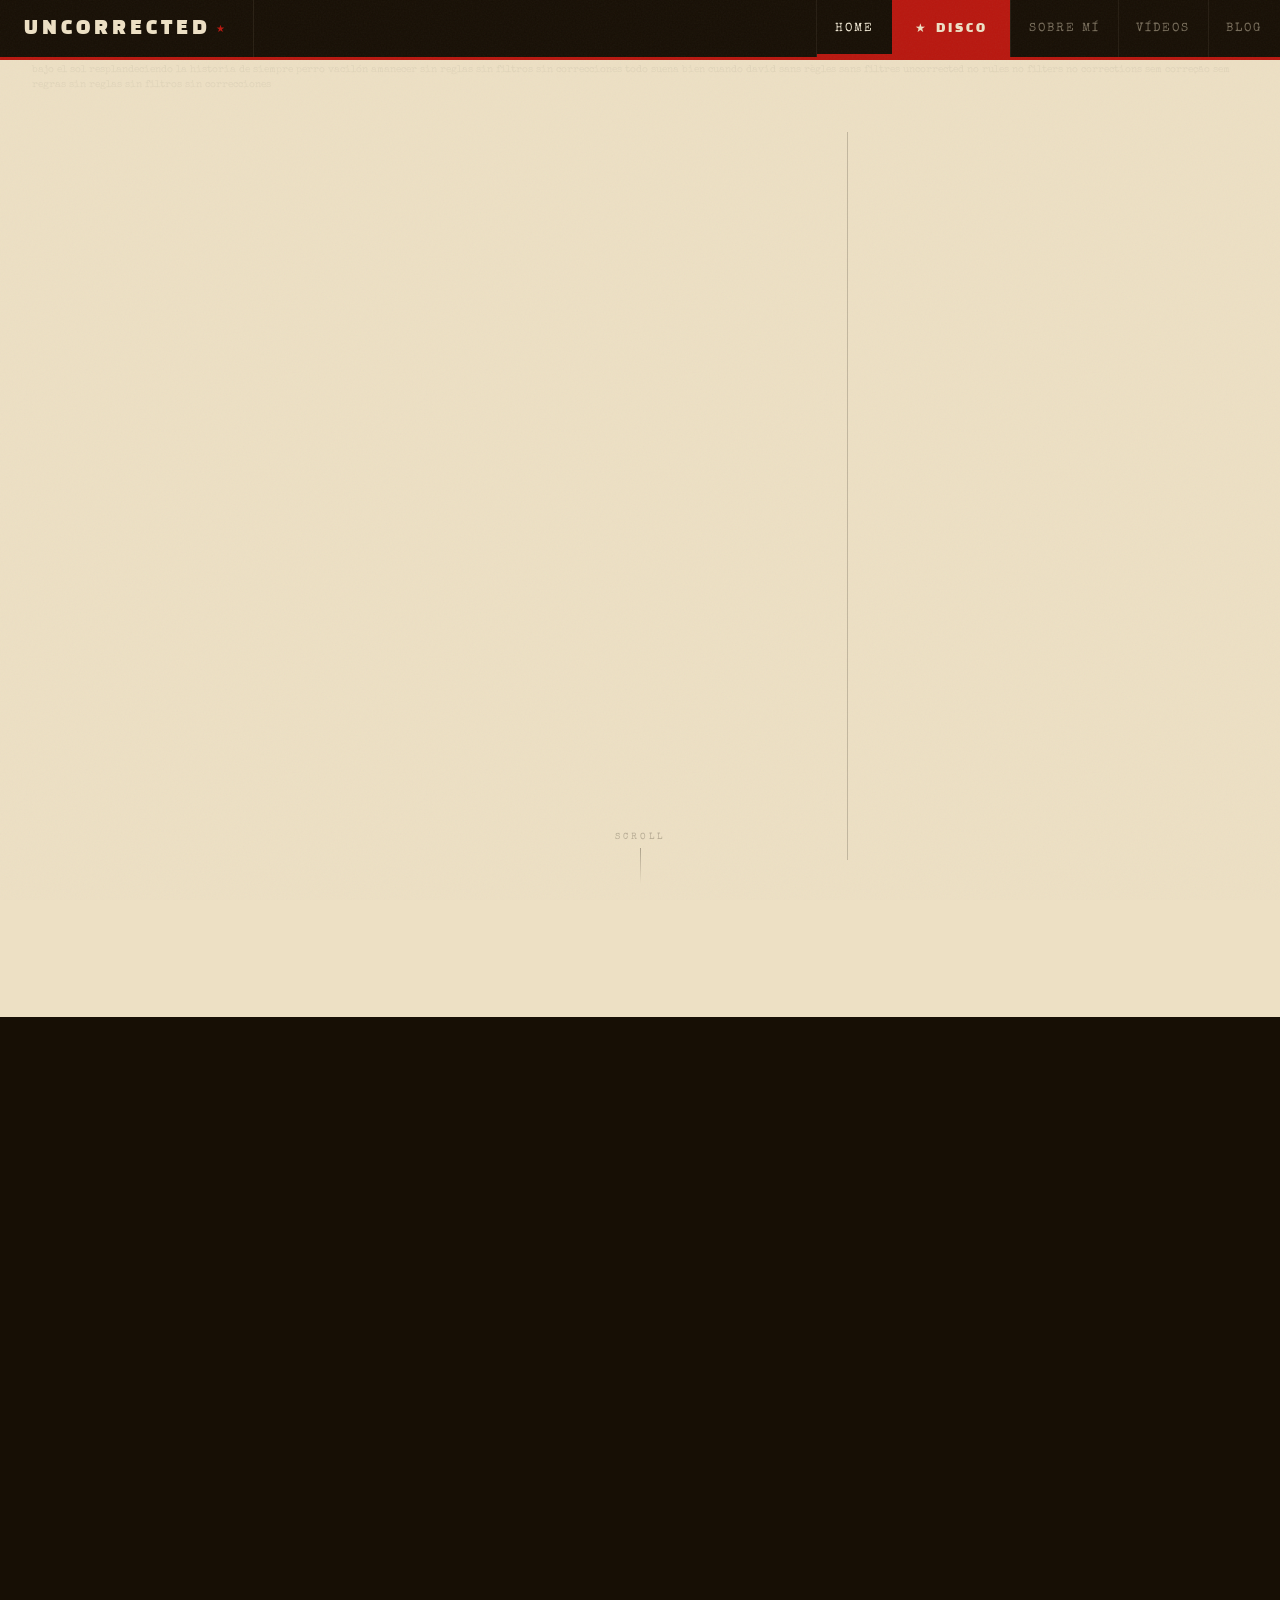
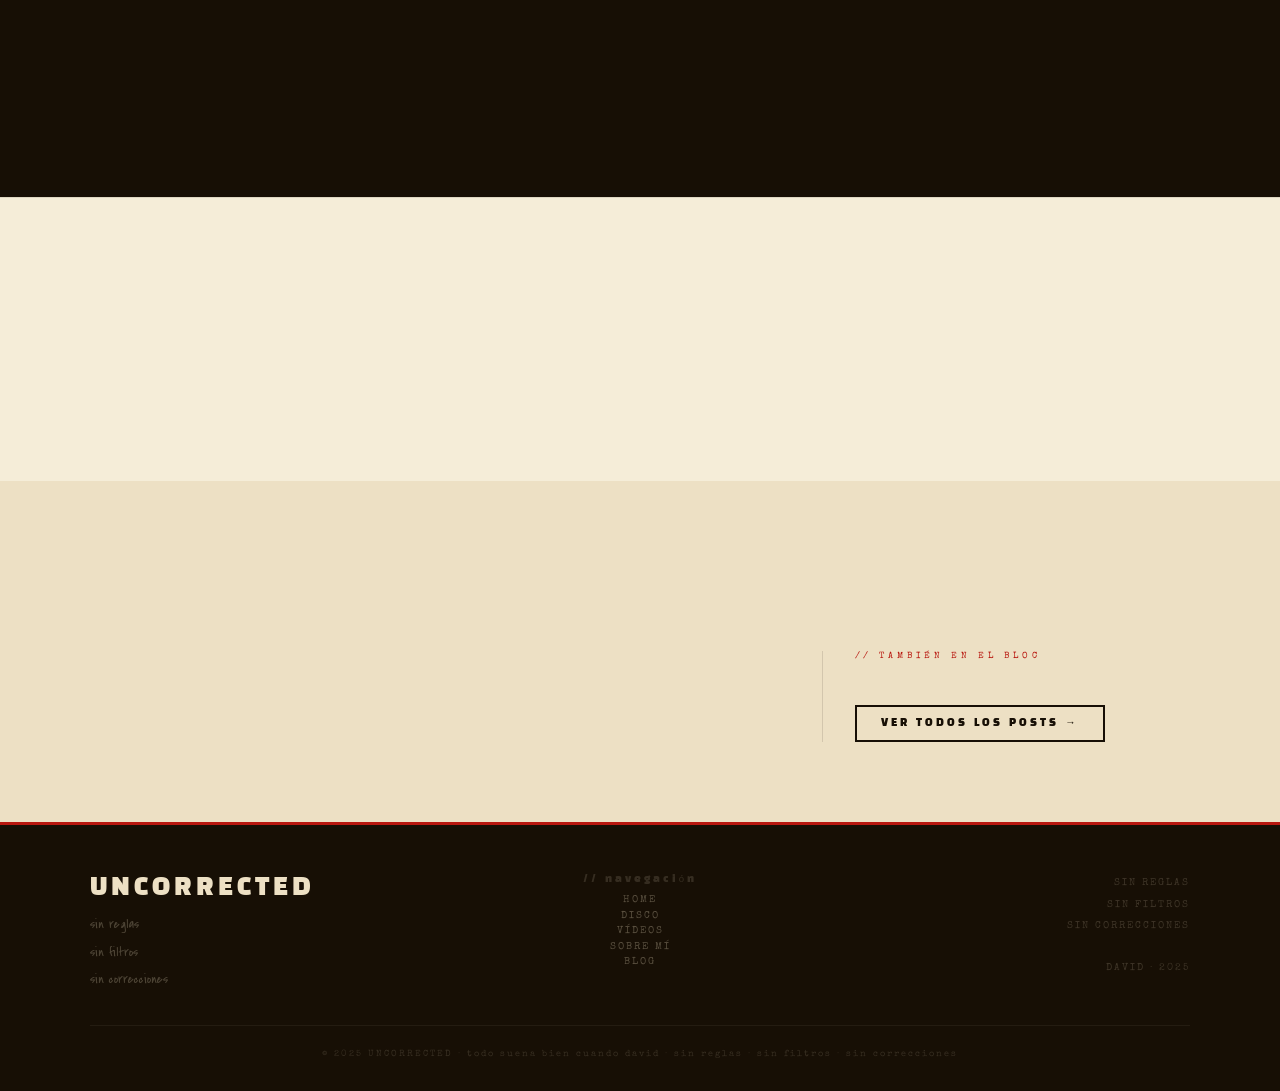
==== commit 2e15f52f: "Update index.html" ====
--- a/index.html
+++ b/index.html
@@ -965,6 +965,15 @@
   .sobre { padding: 3.5rem 1rem; }
   .blog { padding: 3.5rem 1rem; }
   .videos-preview { padding: 3rem 1rem; }
+}
+.leer-mas {
+  display: block;
+  margin-top: 0.75rem;
+  font-family: 'Black Han Sans', sans-serif;
+  font-size: 0.65rem;
+  letter-spacing: 2px;
+  text-transform: uppercase;
+  color: var(--rojo);
 }
 </style>
 </head>
@@ -1275,7 +1284,7 @@
       '<h3 class="post-title">' + dest.titulo + '</h3>' +
       '<p class="post-excerpt">' + dest.resumen + '</p>' +
       '<div class="post-meta"><span>' + dest.fecha + '</span><span>·</span><span>' + dest.lectura + ' lectura</span></div>' +
-      '<div style="margin-top:0.75rem;font-family:'Black Han Sans',sans-serif;font-size:0.65rem;letter-spacing:2px;text-transform:uppercase;color:var(--rojo);">Leer artículo →</div>';
+      '<div class="leer-mas">Leer artículo →</div>';
     art.onclick = function() { location.href = 'blog.html#' + dest.id; };
     main.appendChild(art);
 
@@ -1288,12 +1297,7 @@
         '<h3 class="post-title">' + posts[1].titulo + '</h3>' +
         '<p class="post-excerpt">' + posts[1].resumen + '</p>' +
         '<div class="post-meta"><span>' + posts[1].fecha + '</span><span>·</span><span>' + posts[1].lectura + ' lectura</span></div>' +
-        '<div style="margin-top:0.75rem;font-family:'Black Han Sans',sans-serif;font-size:0.65rem;letter-spacing:2px;text-transform:uppercase;color:var(--rojo);">Leer artículo →</div>';
-      art2.onclick = function() { location.href = 'blog.html#' + posts[1].id; };
-      main.appendChild(art2);
-    }
-
-    // Resto → sidebar (máx 3)
+      '<div class="leer-mas">Leer artículo →</div>';
     posts.slice(2, 5).forEach(function(p, i) {
       var sm = el('article', 'post-sm reveal reveal-delay-' + (i+1));
       sm.style.cursor = 'pointer';
@@ -1314,1286 +1318,4 @@
   });
 </script>
 </body>
-</html>  border-bottom: 3px solid var(--rojo);
-}
-
-.nav-logo {
-  font-family: 'Black Han Sans', sans-serif;
-  font-size: 1.2rem;
-  color: var(--papel);
-  text-decoration: none;
-  letter-spacing: 4px;
-  display: flex;
-  align-items: center;
-  padding: 0 1.5rem;
-  border-right: 1px solid rgba(240,224,196,0.08);
-  transition: background 0.15s;
-}
-.nav-logo:hover { background: rgba(184,23,15,0.15); }
-.nav-logo span { color: var(--rojo); margin-left: 5px; font-size: 0.65rem; vertical-align: super; }
-
-.nav-links {
-  display: flex;
-  align-items: stretch;
-}
-.nav-links a {
-  color: rgba(237,224,196,0.45);
-  text-decoration: none;
-  font-family: 'Special Elite', serif;
-  font-size: 0.72rem;
-  letter-spacing: 2px;
-  text-transform: uppercase;
-  padding: 0 1.1rem;
-  display: flex;
-  align-items: center;
-  border-left: 1px solid rgba(240,224,196,0.07);
-  transition: color 0.15s, background 0.15s;
-  position: relative;
-}
-.nav-links a::after {
-  content: '';
-  position: absolute;
-  bottom: 0; left: 0; right: 0;
-  height: 3px;
-  background: var(--rojo);
-  transform: scaleX(0);
-  transition: transform 0.2s;
-}
-.nav-links a:hover { color: var(--papel-claro); background: rgba(184,23,15,0.1); }
-.nav-links a:hover::after, .nav-links a.active::after { transform: scaleX(1); }
-.nav-links a.active { color: var(--papel-claro); }
-
-.nav-links a.nav-disco {
-  color: var(--papel);
-  background: var(--rojo);
-  border-color: var(--rojo);
-  font-family: 'Black Han Sans', sans-serif;
-  letter-spacing: 3px;
-  padding: 0 1.4rem;
-}
-.nav-links a.nav-disco:hover { background: var(--rojo-hover); }
-.nav-links a.nav-disco::after { display: none; }
-
-.nav-burger {
-  display: none; flex-direction: column; gap: 5px;
-  cursor: pointer; background: none; border: none;
-  padding: 0 1.25rem; align-self: center;
-}
-.nav-burger span { display: block; width: 22px; height: 1.5px; background: var(--papel); transition: all 0.2s; }
-.nav-burger.open span:nth-child(1) { transform: rotate(45deg) translate(4px, 4px); }
-.nav-burger.open span:nth-child(2) { opacity: 0; }
-.nav-burger.open span:nth-child(3) { transform: rotate(-45deg) translate(4px, -4px); }
-
-/* ======================================================
-   ANIMACIONES DE ENTRADA
-====================================================== */
-.reveal {
-  opacity: 0;
-  transform: translateY(24px);
-  transition: opacity 0.6s ease, transform 0.6s ease;
-}
-.reveal.visible {
-  opacity: 1;
-  transform: translateY(0);
-}
-.reveal-delay-1 { transition-delay: 0.1s; }
-.reveal-delay-2 { transition-delay: 0.2s; }
-.reveal-delay-3 { transition-delay: 0.3s; }
-.reveal-delay-4 { transition-delay: 0.4s; }
-
-/* ======================================================
-   HERO
-====================================================== */
-.hero {
-  min-height: 100vh;
-  padding-top: var(--nav-h);
-  position: relative;
-  overflow: hidden;
-  background: var(--papel);
-}
-
-.hero-newsprint {
-  position: absolute; inset: 0;
-  font-family: 'Special Elite', serif;
-  font-size: 0.62rem;
-  color: rgba(23,15,5,0.05);
-  line-height: 1.55;
-  padding: 2rem;
-  word-break: break-all;
-  overflow: hidden;
-  pointer-events: none;
-  user-select: none;
-}
-
-.hero-inner {
-  position: relative; z-index: 2;
-  max-width: 1200px;
-  margin: 0 auto;
-  padding: 2.5rem 2rem 3rem;
-  display: grid;
-  grid-template-columns: 1fr 360px;
-  gap: 0;
-  min-height: calc(100vh - var(--nav-h));
-  align-items: start;
-}
-
-/* masthead */
-.masthead {
-  grid-column: 1 / -1;
-  display: flex;
-  align-items: center;
-  justify-content: space-between;
-  border-top: 5px solid var(--tinta);
-  border-bottom: 1px solid rgba(23,15,5,0.3);
-  padding: 0.35rem 0;
-}
-.masthead-left {
-  font-size: 0.58rem;
-  color: var(--gris);
-  letter-spacing: 2px;
-  text-transform: uppercase;
-}
-.masthead-date {
-  font-family: 'Black Han Sans', sans-serif;
-  font-size: 0.58rem;
-  color: var(--rojo);
-  letter-spacing: 3px;
-}
-.masthead-right {
-  font-size: 0.58rem;
-  color: var(--gris);
-  letter-spacing: 1px;
-  text-align: right;
-}
-
-/* divisor tricolor */
-.tricolor {
-  grid-column: 1 / -1;
-  display: flex;
-  height: 5px;
-  margin-bottom: 0;
-}
-.tc-1 { flex: 1; background: var(--tinta); }
-.tc-2 { width: 60px; background: var(--rojo); }
-.tc-3 { width: 30px; background: var(--amarillo); }
-.tc-4 { flex: 1; background: var(--tinta); }
-
-/* columna principal */
-.hero-main {
-  padding: 1.75rem 2.5rem 2rem 0;
-  border-right: 1px solid rgba(23,15,5,0.2);
-}
-
-.kicker {
-  font-size: 0.62rem;
-  letter-spacing: 4px;
-  color: var(--rojo);
-  text-transform: uppercase;
-  margin-bottom: 0.75rem;
-  display: flex;
-  align-items: center;
-  gap: 0.6rem;
-}
-.kicker::before {
-  content: '';
-  display: block;
-  width: 24px; height: 2px;
-  background: var(--rojo);
-}
-
-.headline {
-  font-family: 'Black Han Sans', sans-serif;
-  font-size: clamp(3.8rem, 9vw, 7rem);
-  line-height: 0.88;
-  color: var(--tinta);
-  letter-spacing: -2px;
-  margin-bottom: 1.25rem;
-}
-.headline .stamp {
-  display: inline-block;
-  background: var(--rojo);
-  color: var(--papel);
-  padding: 2px 10px;
-  transform: rotate(-2deg);
-  font-size: 0.82em;
-  letter-spacing: 0;
-}
-.headline .dash { color: var(--rojo); }
-
-.multilang {
-  display: flex;
-  flex-wrap: wrap;
-  gap: 0.4rem 1.2rem;
-  margin-bottom: 1.5rem;
-  padding-bottom: 1.25rem;
-  border-bottom: 1px solid rgba(23,15,5,0.12);
-}
-.lang-pill {
-  font-size: 0.68rem;
-  color: var(--gris);
-  letter-spacing: 1px;
-}
-.lang-pill strong {
-  font-family: 'Black Han Sans', sans-serif;
-  color: var(--tinta);
-  letter-spacing: 2px;
-  font-size: 0.8rem;
-}
-
-.body-cols {
-  column-count: 2;
-  column-gap: 1.5rem;
-  column-rule: 1px solid rgba(23,15,5,0.12);
-  font-size: 0.83rem;
-  line-height: 1.8;
-  color: rgba(23,15,5,0.85);
-  margin-bottom: 1.75rem;
-}
-.body-cols p { margin-bottom: 0.6rem; break-inside: avoid; }
-.body-cols .dropcap::first-letter {
-  font-family: 'Black Han Sans', sans-serif;
-  font-size: 3.8rem;
-  line-height: 0.75;
-  float: left;
-  margin: 0.05rem 0.12rem 0 0;
-  color: var(--tinta);
-}
-
-.ctas {
-  display: flex;
-  gap: 0.75rem;
-  flex-wrap: wrap;
-}
-
-.btn {
-  font-family: 'Black Han Sans', sans-serif;
-  font-size: 0.72rem;
-  letter-spacing: 3px;
-  text-transform: uppercase;
-  text-decoration: none;
-  padding: 0.65rem 1.5rem;
-  display: inline-flex;
-  align-items: center;
-  gap: 0.5rem;
-  border: 2px solid;
-  transition: all 0.15s;
-  cursor: pointer;
-}
-.btn-rojo { background: var(--rojo); color: var(--papel); border-color: var(--rojo); }
-.btn-rojo:hover { background: transparent; color: var(--rojo); }
-.btn-outline { background: transparent; color: var(--tinta); border-color: var(--tinta); }
-.btn-outline:hover { background: var(--tinta); color: var(--papel); }
-.btn-verde { background: var(--verde); color: var(--papel); border-color: var(--verde); }
-.btn-verde:hover { background: transparent; color: var(--verde); }
-
-/* columna lateral */
-.hero-side {
-  padding: 1.75rem 0 2rem 2rem;
-  display: flex;
-  flex-direction: column;
-  gap: 1.25rem;
-}
-
-/* carátula */
-.cover-wrap {
-  position: relative;
-}
-.cover-card {
-  background: var(--tinta);
-  padding: 1.1rem;
-  transform: rotate(0.7deg);
-  box-shadow: 5px 5px 0 rgba(23,15,5,0.2);
-  position: relative;
-}
-.cover-inner {
-  border: 1px solid rgba(237,224,196,0.18);
-  padding: 1rem;
-  min-height: 150px;
-  display: flex;
-  flex-direction: column;
-  justify-content: space-between;
-  position: relative;
-  overflow: hidden;
-}
-.cover-grid {
-  position: absolute; inset: 0;
-  background-image:
-    linear-gradient(rgba(0,229,255,0.05) 1px, transparent 1px),
-    linear-gradient(90deg, rgba(0,229,255,0.05) 1px, transparent 1px);
-  background-size: 16px 16px;
-}
-.cover-title {
-  font-family: 'Black Han Sans', sans-serif;
-  font-size: 1.9rem;
-  color: var(--papel);
-  text-shadow: 2px 2px 0 var(--rojo), -1px -1px 0 #00D4FF;
-  letter-spacing: 2px;
-  line-height: 1;
-  position: relative; z-index: 1;
-}
-.cover-foot {
-  position: relative; z-index: 1;
-  display: flex;
-  justify-content: space-between;
-  align-items: flex-end;
-}
-.cover-artist {
-  font-size: 0.5rem;
-  color: rgba(237,224,196,0.35);
-  letter-spacing: 2px;
-  text-transform: uppercase;
-  line-height: 1.6;
-}
-.cover-num {
-  font-family: 'Black Han Sans', sans-serif;
-  font-size: 1.6rem;
-  color: rgba(0,212,255,0.35);
-}
-
-.sticker {
-  position: absolute;
-  top: -18px; right: -12px;
-  width: 64px; height: 64px;
-  background: var(--rojo);
-  color: var(--papel);
-  border: 2px solid var(--papel-claro);
-  border-radius: 50%;
-  font-family: 'Black Han Sans', sans-serif;
-  font-size: 0.48rem;
-  letter-spacing: 1px;
-  text-transform: uppercase;
-  display: flex;
-  align-items: center;
-  justify-content: center;
-  text-align: center;
-  line-height: 1.3;
-  transform: rotate(14deg);
-  z-index: 5;
-}
-
-/* tracklist */
-.side-tracklist { list-style: none; }
-.side-tracklist li {
-  display: flex;
-  align-items: baseline;
-  gap: 0.4rem;
-  padding: 0.32rem 0;
-  border-bottom: 1px solid rgba(23,15,5,0.09);
-  font-size: 0.74rem;
-  color: var(--tinta);
-  cursor: pointer;
-  transition: color 0.12s;
-}
-.side-tracklist li:last-child { border-bottom: none; }
-.side-tracklist li:hover { color: var(--rojo); }
-.side-tracklist .sn { color: var(--gris); font-size: 0.6rem; flex-shrink: 0; width: 1.2rem; }
-.side-tracklist .st { flex: 1; }
-.side-tracklist .sd { color: var(--gris); font-size: 0.58rem; flex-shrink: 0; }
-
-.listen-btn {
-  display: block;
-  text-align: center;
-  font-family: 'Black Han Sans', sans-serif;
-  font-size: 0.68rem;
-  letter-spacing: 3px;
-  text-transform: uppercase;
-  color: var(--papel);
-  background: var(--tinta);
-  padding: 0.65rem;
-  text-decoration: none;
-  border: 2px solid var(--tinta);
-  transition: all 0.15s;
-}
-.listen-btn:hover { background: var(--rojo); border-color: var(--rojo); }
-
-/* scroll indicator */
-.scroll-ind {
-  position: absolute;
-  bottom: 1.5rem;
-  left: 50%;
-  transform: translateX(-50%);
-  display: flex;
-  flex-direction: column;
-  align-items: center;
-  gap: 0.4rem;
-  color: rgba(23,15,5,0.25);
-  font-size: 0.55rem;
-  letter-spacing: 3px;
-  text-transform: uppercase;
-  z-index: 2;
-  animation: scrollBounce 2.5s ease-in-out infinite;
-}
-.scroll-ind::after {
-  content: '';
-  display: block;
-  width: 1px; height: 36px;
-  background: linear-gradient(to bottom, rgba(23,15,5,0.3), transparent);
-}
-@keyframes scrollBounce {
-  0%,100% { transform: translateX(-50%) translateY(0); }
-  50% { transform: translateX(-50%) translateY(5px); }
-}
-
-/* ======================================================
-   STRIP — álbum destacado
-====================================================== */
-.album-strip {
-  background: var(--tinta);
-  color: var(--papel);
-  border-top: 3px solid var(--rojo);
-  border-bottom: 3px solid var(--rojo);
-}
-.strip-inner {
-  max-width: 1200px;
-  margin: 0 auto;
-  padding: 1.5rem 2rem;
-  display: flex;
-  align-items: center;
-  gap: 2rem;
-  flex-wrap: wrap;
-}
-.strip-label {
-  font-size: 0.58rem;
-  color: var(--rojo);
-  letter-spacing: 3px;
-  text-transform: uppercase;
-  margin-bottom: 0.3rem;
-}
-.strip-title {
-  font-family: 'Black Han Sans', sans-serif;
-  font-size: 1.6rem;
-  letter-spacing: 2px;
-  line-height: 1;
-  margin-bottom: 0.25rem;
-}
-.strip-meta {
-  font-size: 0.62rem;
-  color: rgba(237,224,196,0.35);
-  letter-spacing: 2px;
-}
-.strip-pills {
-  display: flex;
-  flex-wrap: wrap;
-  gap: 0.35rem;
-  margin-left: auto;
-}
-.strip-pill {
-  font-size: 0.6rem;
-  padding: 0.15rem 0.55rem;
-  border: 1px solid rgba(237,224,196,0.15);
-  color: rgba(237,224,196,0.4);
-  letter-spacing: 1px;
-  white-space: nowrap;
-}
-
-/* ======================================================
-   SOBRE MÍ
-====================================================== */
-.sobre {
-  background: var(--tinta);
-  color: var(--papel);
-  padding: 5rem 2rem;
-  position: relative;
-  overflow: hidden;
-}
-.sobre::before {
-  content: 'DAVID';
-  position: absolute;
-  font-family: 'Black Han Sans', sans-serif;
-  font-size: 18vw;
-  color: rgba(237,224,196,0.018);
-  top: 50%; left: 50%;
-  transform: translate(-50%,-50%);
-  white-space: nowrap;
-  pointer-events: none;
-  letter-spacing: 10px;
-}
-.sobre-inner {
-  max-width: 1100px;
-  margin: 0 auto;
-  display: grid;
-  grid-template-columns: 220px 1fr;
-  gap: 4rem;
-  align-items: start;
-}
-
-.sobre-label {
-  font-size: 0.58rem;
-  letter-spacing: 4px;
-  color: var(--rojo);
-  text-transform: uppercase;
-  margin-bottom: 0.6rem;
-}
-.sobre-h2 {
-  font-family: 'Black Han Sans', sans-serif;
-  font-size: clamp(3rem,6vw,4.5rem);
-  line-height: 0.88;
-  color: var(--papel);
-  margin-bottom: 2rem;
-}
-.sobre-h2 .accent { color: var(--rojo); }
-
-/* foto */
-.foto-col { position: relative; }
-.foto-frame {
-  width: 100%;
-  aspect-ratio: 3/4;
-  background: rgba(237,224,196,0.05);
-  border: 1px solid rgba(237,224,196,0.12);
-  position: relative;
-  overflow: hidden;
-  display: flex;
-  align-items: flex-end;
-}
-.foto-inner {
-  /* cuando tengas foto: background: url('tu-foto.jpg') center/cover; */
-  position: absolute; inset: 0;
-  background: repeating-linear-gradient(
-    45deg,
-    rgba(237,224,196,0.02) 0px,
-    rgba(237,224,196,0.02) 1px,
-    transparent 1px,
-    transparent 8px
-  );
-}
-.foto-caption {
-  position: relative; z-index: 1;
-  width: 100%;
-  background: var(--rojo);
-  color: var(--papel);
-  font-family: 'Black Han Sans', sans-serif;
-  font-size: 0.55rem;
-  letter-spacing: 3px;
-  text-transform: uppercase;
-  padding: 0.35rem 0.6rem;
-}
-.foto-side-label {
-  position: absolute;
-  left: -28px; top: 50%;
-  transform: rotate(-90deg) translateX(-50%);
-  transform-origin: center;
-  font-size: 0.5rem;
-  letter-spacing: 3px;
-  color: rgba(237,224,196,0.15);
-  text-transform: uppercase;
-  white-space: nowrap;
-}
-
-.sobre-p {
-  font-size: 0.86rem;
-  line-height: 1.9;
-  color: rgba(237,224,196,0.7);
-  margin-bottom: 1rem;
-}
-.sobre-p .ac { color: var(--papel); }
-.sobre-p .rj { color: var(--rojo); }
-
-.pullquote {
-  margin: 1.75rem 0;
-  padding: 1.1rem 1.5rem;
-  border-top: 3px solid var(--rojo);
-  border-bottom: 1px solid rgba(237,224,196,0.12);
-}
-.pullquote p {
-  font-family: 'Black Han Sans', sans-serif;
-  font-size: 1.3rem;
-  line-height: 1.2;
-  color: var(--papel);
-}
-.pullquote .es { color: var(--rojo); }
-.pullquote .fr { color: rgba(237,224,196,0.4); font-size: 0.82em; }
-
-.flags {
-  display: flex;
-  flex-wrap: wrap;
-  gap: 0.35rem;
-  margin-top: 1.25rem;
-}
-.flag {
-  font-family: 'Special Elite', serif;
-  font-size: 0.68rem;
-  padding: 0.18rem 0.65rem;
-  text-transform: uppercase;
-  letter-spacing: 1px;
-}
-.f-rojo   { background: var(--rojo); color: var(--papel); }
-.f-verde  { background: var(--verde); color: var(--papel); }
-.f-am     { background: var(--amarillo); color: var(--tinta); }
-.f-out    { border: 1px solid rgba(237,224,196,0.2); color: rgba(237,224,196,0.45); }
-
-/* ======================================================
-   VÍDEOS PREVIEW
-====================================================== */
-.videos-preview {
-  background: var(--papel-claro);
-  padding: 4rem 2rem;
-  position: relative;
-  overflow: hidden;
-  border-top: 1px solid rgba(23,15,5,0.1);
-}
-.videos-preview::after {
-  content: 'VIDEO';
-  position: absolute;
-  right: -1rem; top: 2rem;
-  font-family: 'Black Han Sans', sans-serif;
-  font-size: 6rem;
-  color: rgba(23,15,5,0.035);
-  writing-mode: vertical-rl;
-  letter-spacing: 8px;
-  pointer-events: none;
-}
-
-.vp-inner {
-  max-width: 1100px;
-  margin: 0 auto;
-}
-.vp-masthead {
-  display: flex;
-  align-items: baseline;
-  justify-content: space-between;
-  border-top: 4px solid var(--tinta);
-  border-bottom: 1px solid rgba(23,15,5,0.2);
-  padding: 0.4rem 0;
-  margin-bottom: 2rem;
-}
-.vp-masthead h2 {
-  font-family: 'Black Han Sans', sans-serif;
-  font-size: 2rem;
-  letter-spacing: 2px;
-}
-.vp-sub {
-  font-size: 0.6rem;
-  color: var(--gris);
-  letter-spacing: 2px;
-  text-transform: uppercase;
-}
-
-.vp-grid {
-  display: grid;
-  grid-template-columns: 2fr 1fr 1fr;
-  gap: 1px;
-  background: rgba(23,15,5,0.1);
-  border: 1px solid rgba(23,15,5,0.1);
-  margin-bottom: 1.5rem;
-}
-.vp-card {
-  background: var(--papel-claro);
-  cursor: pointer;
-  transition: all 0.18s;
-  text-decoration: none;
-  color: inherit;
-  display: block;
-}
-.vp-card:hover { background: var(--papel); z-index: 1; }
-.vp-thumb {
-  position: relative;
-  width: 100%;
-  padding-bottom: 56.25%;
-  background: var(--tinta);
-  overflow: hidden;
-}
-.vp-thumb img {
-  position: absolute; inset: 0;
-  width: 100%; height: 100%;
-  object-fit: cover;
-  filter: sepia(25%) contrast(1.05);
-  transition: filter 0.2s, transform 0.25s;
-}
-.vp-card:hover .vp-thumb img {
-  filter: sepia(0%) contrast(1.08);
-  transform: scale(1.04);
-}
-.vp-play {
-  position: absolute; inset: 0;
-  display: flex; align-items: center; justify-content: center;
-  background: rgba(23,15,5,0);
-  transition: background 0.2s;
-}
-.vp-card:hover .vp-play { background: rgba(23,15,5,0.25); }
-.vp-play-btn {
-  width: 44px; height: 44px;
-  background: rgba(184,23,15,0.85);
-  border: 2px solid var(--papel);
-  display: flex; align-items: center; justify-content: center;
-  opacity: 0; transform: scale(0.7);
-  transition: all 0.2s;
-}
-.vp-card:hover .vp-play-btn { opacity: 1; transform: scale(1); }
-.vp-play-icon {
-  width: 0; height: 0;
-  border-top: 8px solid transparent;
-  border-bottom: 8px solid transparent;
-  border-left: 14px solid var(--papel);
-  margin-left: 3px;
-}
-.vp-body { padding: 0.75rem 0.85rem; border-top: 2px solid var(--tinta); }
-.vp-cat {
-  font-size: 0.55rem;
-  color: var(--rojo);
-  letter-spacing: 3px;
-  text-transform: uppercase;
-  margin-bottom: 0.3rem;
-}
-.vp-title {
-  font-family: 'Black Han Sans', sans-serif;
-  font-size: 0.9rem;
-  line-height: 1.2;
-  color: var(--tinta);
-}
-.vp-card.big .vp-title { font-size: 1.2rem; }
-
-/* ======================================================
-   BLOG
-====================================================== */
-.blog {
-  background: var(--papel);
-  padding: 5rem 2rem;
-  position: relative;
-  overflow: hidden;
-}
-.blog::before {
-  content: 'PRENSA LIBRE';
-  position: absolute; right: -1rem; top: 2.5rem;
-  font-family: 'Black Han Sans', sans-serif;
-  font-size: 5rem;
-  color: rgba(23,15,5,0.032);
-  writing-mode: vertical-rl;
-  letter-spacing: 8px;
-  pointer-events: none;
-}
-.blog-inner { max-width: 1100px; margin: 0 auto; }
-
-.sec-masthead {
-  display: flex;
-  align-items: baseline;
-  justify-content: space-between;
-  border-top: 4px solid var(--tinta);
-  border-bottom: 1px solid rgba(23,15,5,0.2);
-  padding: 0.4rem 0;
-  margin-bottom: 2rem;
-}
-.sec-masthead h2 {
-  font-family: 'Black Han Sans', sans-serif;
-  font-size: 2rem; letter-spacing: 2px;
-}
-.sec-sub { font-size: 0.6rem; color: var(--gris); letter-spacing: 2px; text-transform: uppercase; }
-
-.blog-cols { display: grid; grid-template-columns: 2fr 1fr; gap: 0; }
-.blog-main { padding-right: 2rem; border-right: 1px solid rgba(23,15,5,0.12); }
-.blog-side  { padding-left: 2rem; }
-
-.post {
-  margin-bottom: 2rem;
-  padding-bottom: 2rem;
-  border-bottom: 1px solid rgba(23,15,5,0.1);
-  cursor: pointer;
-}
-.post:last-child { margin-bottom: 0; padding-bottom: 0; border-bottom: none; }
-.post-tag {
-  font-size: 0.58rem;
-  letter-spacing: 3px;
-  text-transform: uppercase;
-  color: var(--rojo);
-  margin-bottom: 0.4rem;
-}
-.post-title {
-  font-family: 'Black Han Sans', sans-serif;
-  font-size: 1.6rem;
-  line-height: 1.1;
-  color: var(--tinta);
-  margin-bottom: 0.5rem;
-  letter-spacing: 0.5px;
-  transition: color 0.15s;
-}
-.post:hover .post-title { color: var(--rojo); }
-.post-excerpt {
-  font-size: 0.82rem;
-  line-height: 1.75;
-  color: var(--gris);
-  margin-bottom: 0.6rem;
-}
-.post-meta {
-  font-size: 0.58rem;
-  color: rgba(94,83,71,0.55);
-  letter-spacing: 2px;
-  text-transform: uppercase;
-  display: flex; gap: 1rem;
-}
-
-.post-sm {
-  padding-bottom: 1.1rem;
-  margin-bottom: 1.1rem;
-  border-bottom: 1px solid rgba(23,15,5,0.08);
-  cursor: pointer;
-}
-.post-sm:last-of-type { border-bottom: none; }
-.post-sm .post-title { font-size: 0.95rem; margin-bottom: 0.25rem; }
-.post-sm .post-excerpt { font-size: 0.74rem; }
-.post-sm:hover .post-title { color: var(--rojo); }
-
-.soon-stamp {
-  display: inline-block;
-  border: 3px solid rgba(23,15,5,0.12);
-  color: rgba(23,15,5,0.18);
-  font-family: 'Black Han Sans', sans-serif;
-  font-size: 1rem;
-  letter-spacing: 4px;
-  padding: 0.65rem 1rem;
-  transform: rotate(-2.5deg);
-  margin-top: 1.5rem;
-}
-
-/* ======================================================
-   FOOTER
-====================================================== */
-footer {
-  background: var(--tinta);
-  color: rgba(237,224,196,0.3);
-  padding: 3rem 2rem 2rem;
-  border-top: 3px solid var(--rojo);
-}
-.footer-inner {
-  max-width: 1100px; margin: 0 auto;
-  display: grid;
-  grid-template-columns: 1fr auto 1fr;
-  gap: 2rem;
-  align-items: start;
-  margin-bottom: 2rem;
-}
-.footer-logo {
-  font-family: 'Black Han Sans', sans-serif;
-  font-size: 1.5rem;
-  color: var(--papel);
-  letter-spacing: 4px;
-  margin-bottom: 0.5rem;
-}
-.footer-tagline {
-  font-family: 'Covered By Your Grace', cursive;
-  font-size: 0.85rem;
-  color: rgba(237,224,196,0.25);
-  line-height: 2;
-}
-.footer-nav {
-  display: flex;
-  flex-direction: column;
-  align-items: center;
-  gap: 0.35rem;
-}
-.footer-nav a {
-  color: rgba(237,224,196,0.3);
-  text-decoration: none;
-  font-size: 0.62rem;
-  letter-spacing: 2px;
-  text-transform: uppercase;
-  transition: color 0.15s;
-}
-.footer-nav a:hover { color: var(--rojo); }
-.footer-nav-title {
-  font-family: 'Black Han Sans', sans-serif;
-  font-size: 0.6rem;
-  color: rgba(237,224,196,0.15);
-  letter-spacing: 3px;
-  margin-bottom: 0.25rem;
-}
-.footer-right { text-align: right; }
-.footer-mantra {
-  font-size: 0.6rem;
-  letter-spacing: 2px;
-  text-transform: uppercase;
-  line-height: 2.2;
-  color: rgba(237,224,196,0.18);
-}
-.footer-copy {
-  max-width: 1100px; margin: 0 auto;
-  font-size: 0.55rem;
-  letter-spacing: 2px;
-  border-top: 1px solid rgba(237,224,196,0.06);
-  padding-top: 1.5rem;
-  text-align: center;
-  color: rgba(237,224,196,0.15);
-}
-
-/* ======================================================
-   RESPONSIVE
-====================================================== */
-@media (max-width: 900px) {
-  .hero-inner { grid-template-columns: 1fr; }
-  .hero-side { padding: 0; border-top: 2px solid var(--tinta); margin-top: 1rem; }
-  .hero-main { border-right: none; padding-right: 0; }
-  .body-cols { column-count: 1; }
-  .sobre-inner { grid-template-columns: 1fr; gap: 2rem; }
-  .foto-col { display: none; }
-  .blog-cols { grid-template-columns: 1fr; }
-  .blog-main { border-right: none; padding-right: 0; }
-  .blog-side { padding-left: 0; border-top: 1px solid rgba(23,15,5,0.1); margin-top: 2rem; padding-top: 2rem; }
-  .vp-grid { grid-template-columns: 1fr 1fr; }
-  .vp-card.big { grid-column: span 2; }
-  .footer-inner { grid-template-columns: 1fr; text-align: center; }
-  .footer-right { text-align: center; }
-  .footer-nav { flex-direction: row; flex-wrap: wrap; justify-content: center; }
-  .strip-pills { margin-left: 0; }
-}
-@media (max-width: 580px) {
-  nav { padding: 0; }
-  .nav-links { display: none; position: absolute; top: var(--nav-h); left: 0; right: 0; flex-direction: column; background: var(--tinta); border-bottom: 2px solid var(--rojo); }
-  .nav-links.open { display: flex; }
-  .nav-links a { padding: 0.85rem 1.5rem; border-left: none; border-bottom: 1px solid rgba(237,224,196,0.07); }
-  .nav-links a::after { display: none; }
-  .nav-burger { display: flex; }
-  .headline { font-size: 3.2rem; }
-  .vp-grid { grid-template-columns: 1fr; }
-  .vp-card.big { grid-column: span 1; }
-  .hero-inner { padding: 1.5rem 1rem 2rem; }
-  .sobre { padding: 3.5rem 1rem; }
-  .blog { padding: 3.5rem 1rem; }
-  .videos-preview { padding: 3rem 1rem; }
-}
-</style>
-</head>
-<body>
-
-<!-- NAV -->
-<nav>
-  <a class="nav-logo" href="index.html">UNCORRECTED<span>★</span></a>
-  <div class="nav-links" id="navLinks">
-    <a href="index.html" class="active" data-section="hero">Home</a>
-    <a href="disco.html" class="nav-disco">★ Disco</a>
-    <a href="#sobre-mi" data-section="sobre-mi">Sobre mí</a>
-    <a href="videos.html">Vídeos</a>
-    <a href="#blog" data-section="blog">Blog</a>
-  </div>
-  <button class="nav-burger" id="burger" aria-label="Menú">
-    <span></span><span></span><span></span>
-  </button>
-</nav>
-
-<!-- HERO -->
-<section class="hero" id="hero">
-  <div class="hero-newsprint" aria-hidden="true">sin reglas sin filtros sin correcciones todo suena bien cuando david cómo decir qué quieres que te diga menos mal bajo el sol resplandeciendo la historia de siempre perro vacilón amanecer sin reglas sin filtros sin correcciones todo suena bien cuando david sans règles sans filtres uncorrected no rules no filters no corrections sem correção sem regras sin reglas sin filtros sin correcciones todo suena bien cuando david cómo decir qué quieres que te diga menos mal bajo el sol resplandeciendo la historia de siempre perro vacilón amanecer sin reglas sin filtros sin correcciones todo suena bien cuando david sans règles sans filtres uncorrected no rules no filters no corrections sem correção sem regras sin reglas sin filtros sin correcciones</div>
-
-  <div class="hero-inner">
-    <!-- MASTHEAD -->
-    <div class="masthead reveal">
-      <div class="masthead-left">La Voz Uncorrected &nbsp;·&nbsp; Música Sin Filtros &nbsp;·&nbsp; Edición Especial</div>
-      <div class="masthead-date" id="currentDate"></div>
-      <div class="masthead-right">Vol. I &nbsp;·&nbsp; 7 canciones &nbsp;·&nbsp; precio: tu tiempo</div>
-    </div>
-    <div class="tricolor reveal">
-      <div class="tc-1"></div><div class="tc-2"></div><div class="tc-3"></div><div class="tc-4"></div>
-    </div>
-
-    <!-- COLUMNA PRINCIPAL -->
-    <div class="hero-main">
-      <div class="kicker reveal reveal-delay-1">álbum debut &nbsp;·&nbsp; premier &nbsp;·&nbsp; estreno</div>
-      <h1 class="headline reveal reveal-delay-2">
-        <span class="stamp">SIN</span><br>
-        CORREC<span class="dash">—</span><br>
-        CIONES
-      </h1>
-      <div class="multilang reveal reveal-delay-3">
-        <span class="lang-pill">ES — <strong>sin filtros</strong></span>
-        <span class="lang-pill">FR — <strong>sans règles</strong></span>
-        <span class="lang-pill">EN — <strong>uncorrected</strong></span>
-        <span class="lang-pill">PT — <strong>sem correção</strong></span>
-      </div>
-      <div class="body-cols reveal reveal-delay-3">
-        <p class="dropcap">Todo empezó con un cuaderno y demasiado café. Siete canciones grabadas lejos del ruido del mercado, sin productor que corrija, sin sello que apruebe. Solo David y lo que necesitaba decir.</p>
-        <p>Del synth analógico de los 80 a la guitarra de barrio, UNCORRECTED mezcla idiomas, géneros y épocas como los carteles pegados en una pared — caótico, honesto, vivo.</p>
-        <p>Como decía alguien en algún puerto: <em>"la música no tiene pasaporte"</em>. Este disco tampoco.</p>
-        <p>Siete pistas. Ningún filtro. Ninguna corrección. Un manifiesto.</p>
-      </div>
-      <div class="ctas reveal reveal-delay-4">
-        <a href="disco.html" class="btn btn-rojo">▶ Escuchar el disco</a>
-        <a href="videos.html" class="btn btn-verde">▶ Ver vídeos</a>
-        <a href="#sobre-mi" class="btn btn-outline">Sobre mí</a>
-      </div>
-    </div>
-
-    <!-- COLUMNA LATERAL -->
-    <div class="hero-side reveal reveal-delay-2">
-      <div class="cover-wrap">
-        <div class="sticker">NUEVO<br>ÁLBUM<br>2025</div>
-        <div class="cover-card">
-          <div class="cover-inner">
-            <div class="cover-grid"></div>
-            <div class="cover-title">UNCO<br>RREC<br>TED</div>
-            <div class="cover-foot">
-              <div class="cover-artist">todo suena bien<br>cuando david</div>
-              <div class="cover-num">07</div>
-            </div>
-          </div>
-        </div>
-      </div>
-
-      <ul class="side-tracklist">
-        <li onclick="location.href='disco.html'"><span class="sn">1.</span><span class="st">Cómo decir</span><span class="sd">3:24</span></li>
-        <li onclick="location.href='disco.html'"><span class="sn">2.</span><span class="st">Qué quieres que te diga</span><span class="sd">3:47</span></li>
-        <li onclick="location.href='disco.html'"><span class="sn">3.</span><span class="st">Menos mal</span><span class="sd">2:58</span></li>
-        <li onclick="location.href='disco.html'"><span class="sn">4.</span><span class="st">Bajo el sol resplandeciendo</span><span class="sd">4:12</span></li>
-        <li onclick="location.href='disco.html'"><span class="sn">5.</span><span class="st">La historia de siempre</span><span class="sd">3:33</span></li>
-        <li onclick="location.href='disco.html'"><span class="sn">6.</span><span class="st">Perro vacilón</span><span class="sd">3:05</span></li>
-        <li onclick="location.href='disco.html'"><span class="sn">7.</span><span class="st">Amanecer ☀</span><span class="sd">4:50</span></li>
-      </ul>
-
-      <a href="disco.html" class="listen-btn">★ escuchar ahora en spotify ★</a>
-    </div>
-  </div>
-
-  <div class="scroll-ind" aria-hidden="true">scroll</div>
-</section>
-
-<!-- STRIP -->
-<div class="album-strip reveal">
-  <div class="strip-inner">
-    <div>
-      <div class="strip-label">// nuevo álbum · 2025</div>
-      <div class="strip-title">UNCORRECTED</div>
-      <div class="strip-meta">7 pistas · sin reglas · sin filtros · spotify</div>
-    </div>
-    <div class="strip-pills">
-      <span class="strip-pill">Cómo decir</span>
-      <span class="strip-pill">Menos mal</span>
-      <span class="strip-pill">Perro vacilón</span>
-      <span class="strip-pill">Amanecer</span>
-      <span class="strip-pill">+ 3 más</span>
-    </div>
-    <a href="disco.html" class="btn btn-rojo" style="flex-shrink:0;">Ver disco →</a>
-  </div>
-</div>
-
-<!-- SOBRE MÍ -->
-<section class="sobre" id="sobre-mi">
-  <div class="sobre-inner">
-    <div class="foto-col reveal">
-      <div class="foto-side-label">artista · músico · productor</div>
-      <div class="foto-frame">
-        <div class="foto-inner"></div>
-        <div class="foto-caption">david · 2025 · sin retoques</div>
-      </div>
-    </div>
-    <div>
-      <div class="sobre-label reveal">// sobre mí — about me — sur moi</div>
-      <h2 class="sobre-h2 reveal">SIN<br><span class="accent">MÁS</span><br>CARA</h2>
-      <p class="sobre-p reveal reveal-delay-1">
-        Soy <span class="ac">David</span>, músico y productor que lleva años haciendo ruido bonito desde casa. <span class="rj">UNCORRECTED</span> es mi primer álbum en solitario — siete canciones grabadas sin plan, sin presupuesto y sin pedir permiso.
-      </p>
-      <p class="sobre-p reveal reveal-delay-2">
-        Crecí entre sintetizadores de los 80 y cuadernos llenos de garabatos. La música siempre fue el único sitio donde no había que corregirse ni disculparse. Como en los mercados de Bamako, en los puertos de Marsella o en las plazas de Buenos Aires — <span class="ac">la música no pregunta de dónde vienes</span>.
-      </p>
-      <p class="sobre-p reveal reveal-delay-2">
-        Este proyecto nació de una frase simple: <span class="rj">todo suena bien cuando david</span>. No como arrogancia — como mantra. Como recordatorio de que el mejor filtro es no tener ninguno.
-      </p>
-      <div class="pullquote reveal reveal-delay-3">
-        <p><span class="es">"sin reglas · sin filtros"</span><br><span class="fr">sans règles · sans filtres · uncorrected</span></p>
-      </div>
-      <div class="flags reveal reveal-delay-3">
-        <span class="flag f-rojo">Producción</span>
-        <span class="flag f-verde">Síntesis</span>
-        <span class="flag f-am">Letras</span>
-        <span class="flag f-out">Mezcla</span>
-        <span class="flag f-out">Lo-fi</span>
-        <span class="flag f-rojo">Synthwave</span>
-        <span class="flag f-verde">Guitarra</span>
-        <span class="flag f-out">Loops</span>
-      </div>
-    </div>
-  </div>
-</section>
-
-<!-- VÍDEOS PREVIEW -->
-<section class="videos-preview" id="videos">
-  <div class="vp-inner">
-    <div class="vp-masthead reveal">
-      <h2>ARCHIVO VISUAL</h2>
-      <span class="vp-sub">directos · clips · sesiones</span>
-    </div>
-    <div class="vp-grid reveal" id="vpGrid">
-      <!-- cargado desde data/videos.json -->
-    </div>
-    <div class="reveal" style="text-align:center;margin-top:1.5rem;">
-      <a href="videos.html" class="btn btn-outline">Ver todos los vídeos →</a>
-    </div>
-  </div>
-</section>
-
-<!-- BLOG PREVIEW -->
-<section class="blog" id="blog">
-  <div class="blog-inner">
-    <div class="sec-masthead reveal">
-      <h2>BLOG &amp; PRENSA</h2>
-      <span class="sec-sub">crónicas · reflexiones · proceso</span>
-    </div>
-    <div class="blog-cols">
-      <div class="blog-main" id="blogMain">
-        <!-- cargado desde data/blog.json -->
-      </div>
-      <div class="blog-side">
-        <div class="sobre-label" style="margin-bottom:1.25rem;">// también en el bloc</div>
-        <div id="blogSide"></div>
-        <a href="blog.html" class="btn btn-outline" style="margin-top:1.5rem;display:inline-block;font-size:0.65rem;">
-          Ver todos los posts →
-        </a>
-      </div>
-    </div>
-  </div>
-</section>
-
-<!-- FOOTER -->
-<footer>
-  <div class="footer-inner">
-    <div>
-      <div class="footer-logo">UNCORRECTED</div>
-      <div class="footer-tagline">sin reglas<br>sin filtros<br>sin correcciones</div>
-    </div>
-    <div class="footer-nav">
-      <div class="footer-nav-title">// navegación</div>
-      <a href="index.html">Home</a>
-      <a href="disco.html">Disco</a>
-      <a href="videos.html">Vídeos</a>
-      <a href="index.html#sobre-mi">Sobre mí</a>
-      <a href="blog.html">Blog</a>
-    </div>
-    <div class="footer-right">
-      <div class="footer-mantra">SIN REGLAS<br>SIN FILTROS<br>SIN CORRECCIONES<br><br>DAVID · 2025</div>
-    </div>
-  </div>
-  <div class="footer-copy">© 2025 UNCORRECTED · todo suena bien cuando david · sin reglas · sin filtros · sin correcciones</div>
-</footer>
-
-<script>
-/* ---- Fecha dinámica ---- */
-(function() {
-  var meses = ['Enero','Febrero','Marzo','Abril','Mayo','Junio','Julio','Agosto','Septiembre','Octubre','Noviembre','Diciembre'];
-  var d = new Date();
-  var el = document.getElementById('currentDate');
-  if (el) el.textContent = meses[d.getMonth()].toUpperCase() + ' ' + d.getFullYear();
-})();
-
-/* ---- Burger ---- */
-document.getElementById('burger').addEventListener('click', function() {
-  document.getElementById('navLinks').classList.toggle('open');
-  document.getElementById('burger').classList.toggle('open');
-});
-
-/* ---- Scroll spy ---- */
-var sections = ['hero','sobre-mi','videos','blog'];
-var navAs = document.querySelectorAll('.nav-links a[data-section]');
-window.addEventListener('scroll', function() {
-  var scrollY = window.scrollY + 100;
-  sections.forEach(function(id) {
-    var el = document.getElementById(id);
-    if (!el) return;
-    if (scrollY >= el.offsetTop && scrollY < el.offsetTop + el.offsetHeight) {
-      navAs.forEach(function(a) { a.classList.toggle('active', a.dataset.section === id); });
-    }
-  });
-}, { passive: true });
-
-/* ---- Intersection Observer (animaciones entrada) ---- */
-var observer = new IntersectionObserver(function(entries) {
-  entries.forEach(function(e) {
-    if (e.isIntersecting) { e.target.classList.add('visible'); observer.unobserve(e.target); }
-  });
-}, { threshold: 0.08 });
-
-function observeAll() {
-  document.querySelectorAll('.reveal').forEach(function(el) { observer.observe(el); });
-}
-observeAll();
-
-/* ---- Helper: crea elemento ---- */
-function el(tag, cls, html) {
-  var e = document.createElement(tag);
-  if (cls) e.className = cls;
-  if (html) e.innerHTML = html;
-  return e;
-}
-
-/* ---- VÍDEOS desde data/videos.json ---- */
-fetch('data/videos.json')
-  .then(function(r) { if (!r.ok) throw new Error(r.status); return r.json(); })
-  .then(function(videos) {
-    var grid = document.getElementById('vpGrid');
-    if (!grid) return;
-    grid.innerHTML = '';
-    var preview = videos.slice(0, 3);
-    if (!preview.length) { grid.innerHTML = '<a href="videos.html" class="vp-card big"><div class="vp-body" style="padding:2rem;text-align:center"><div class="vp-cat">// archivo visual</div><div class="vp-title">Ver todos los vídeos →</div></div></a>'; return; }
-    preview.forEach(function(v, i) {
-      var thumb = 'https://img.youtube.com/vi/' + v.id + '/mqdefault.jpg';
-      var card = el('a', 'vp-card reveal' + (i === 0 ? ' big' : ''));
-      card.href = 'videos.html';
-      card.innerHTML =
-        '<div class="vp-thumb">' +
-          '<img src="' + thumb + '" alt="' + v.titulo + '" loading="lazy">' +
-          '<div class="vp-play"><div class="vp-play-btn"><div class="vp-play-icon"></div></div></div>' +
-        '</div>' +
-        '<div class="vp-body">' +
-          '<div class="vp-cat">' + (v.cat || 'vídeo') + '</div>' +
-          '<div class="vp-title">' + v.titulo + '</div>' +
-        '</div>';
-      grid.appendChild(card);
-    });
-    observeAll();
-  })
-  .catch(function() {
-    var grid = document.getElementById('vpGrid');
-    if (grid) grid.innerHTML = '<a href="videos.html" class="vp-card big" style="text-decoration:none"><div class="vp-body" style="padding:2rem;text-align:center"><div class="vp-cat">// archivo visual</div><div class="vp-title" style="font-size:1.2rem">Ver todos los vídeos →</div></div></a>';
-  });
-
-/* ---- BLOG desde data/blog.json ---- */
-fetch('data/blog.json')
-  .then(function(r) { if (!r.ok) throw new Error(r.status); return r.json(); })
-  .then(function(posts) {
-    var main = document.getElementById('blogMain');
-    var side = document.getElementById('blogSide');
-    if (!main || !posts.length) return;
-
-    // Post destacado → columna principal
-    var dest = posts.find(function(p) { return p.destacado; }) || posts[0];
-    var art = el('article', 'post reveal');
-    art.style.cursor = 'pointer';
-    art.innerHTML =
-      '<div class="post-tag">★ ' + dest.categoria + ' · destacado</div>' +
-      '<h3 class="post-title">' + dest.titulo + '</h3>' +
-      '<p class="post-excerpt">' + dest.resumen + '</p>' +
-      '<div class="post-meta"><span>' + dest.fecha + '</span><span>·</span><span>' + dest.lectura + ' lectura</span></div>' +
-      '<div style="margin-top:0.75rem;font-family:'Black Han Sans',sans-serif;font-size:0.65rem;letter-spacing:2px;text-transform:uppercase;color:var(--rojo);">Leer artículo →</div>';
-    art.onclick = function() { location.href = 'blog.html#' + dest.id; };
-    main.appendChild(art);
-
-    // Segundo post grande si existe
-    if (posts[1]) {
-      var art2 = el('article', 'post reveal reveal-delay-1');
-      art2.style.cursor = 'pointer';
-      art2.innerHTML =
-        '<div class="post-tag">' + posts[1].categoria + '</div>' +
-        '<h3 class="post-title">' + posts[1].titulo + '</h3>' +
-        '<p class="post-excerpt">' + posts[1].resumen + '</p>' +
-        '<div class="post-meta"><span>' + posts[1].fecha + '</span><span>·</span><span>' + posts[1].lectura + ' lectura</span></div>' +
-        '<div style="margin-top:0.75rem;font-family:'Black Han Sans',sans-serif;font-size:0.65rem;letter-spacing:2px;text-transform:uppercase;color:var(--rojo);">Leer artículo →</div>';
-      art2.onclick = function() { location.href = 'blog.html#' + posts[1].id; };
-      main.appendChild(art2);
-    }
-
-    // Resto → sidebar (máx 3)
-    posts.slice(2, 5).forEach(function(p, i) {
-      var sm = el('article', 'post-sm reveal reveal-delay-' + (i+1));
-      sm.style.cursor = 'pointer';
-      sm.innerHTML =
-        '<div class="post-tag">' + p.categoria + '</div>' +
-        '<h4 class="post-title">' + p.titulo + '</h4>' +
-        '<p class="post-excerpt">' + p.resumen + '</p>' +
-        '<div class="post-meta"><span>' + p.fecha + '</span></div>';
-      sm.onclick = function() { location.href = 'blog.html#' + p.id; };
-      side.appendChild(sm);
-    });
-
-    observeAll();
-  })
-  .catch(function() {
-    var main = document.getElementById('blogMain');
-    if (main) main.innerHTML = '<p style="color:var(--gris);font-size:0.8rem;padding:1rem 0;">No se pudo cargar el blog — asegúrate de usar un servidor local.</p>';
-  });
-</script>
-</body>
 </html>
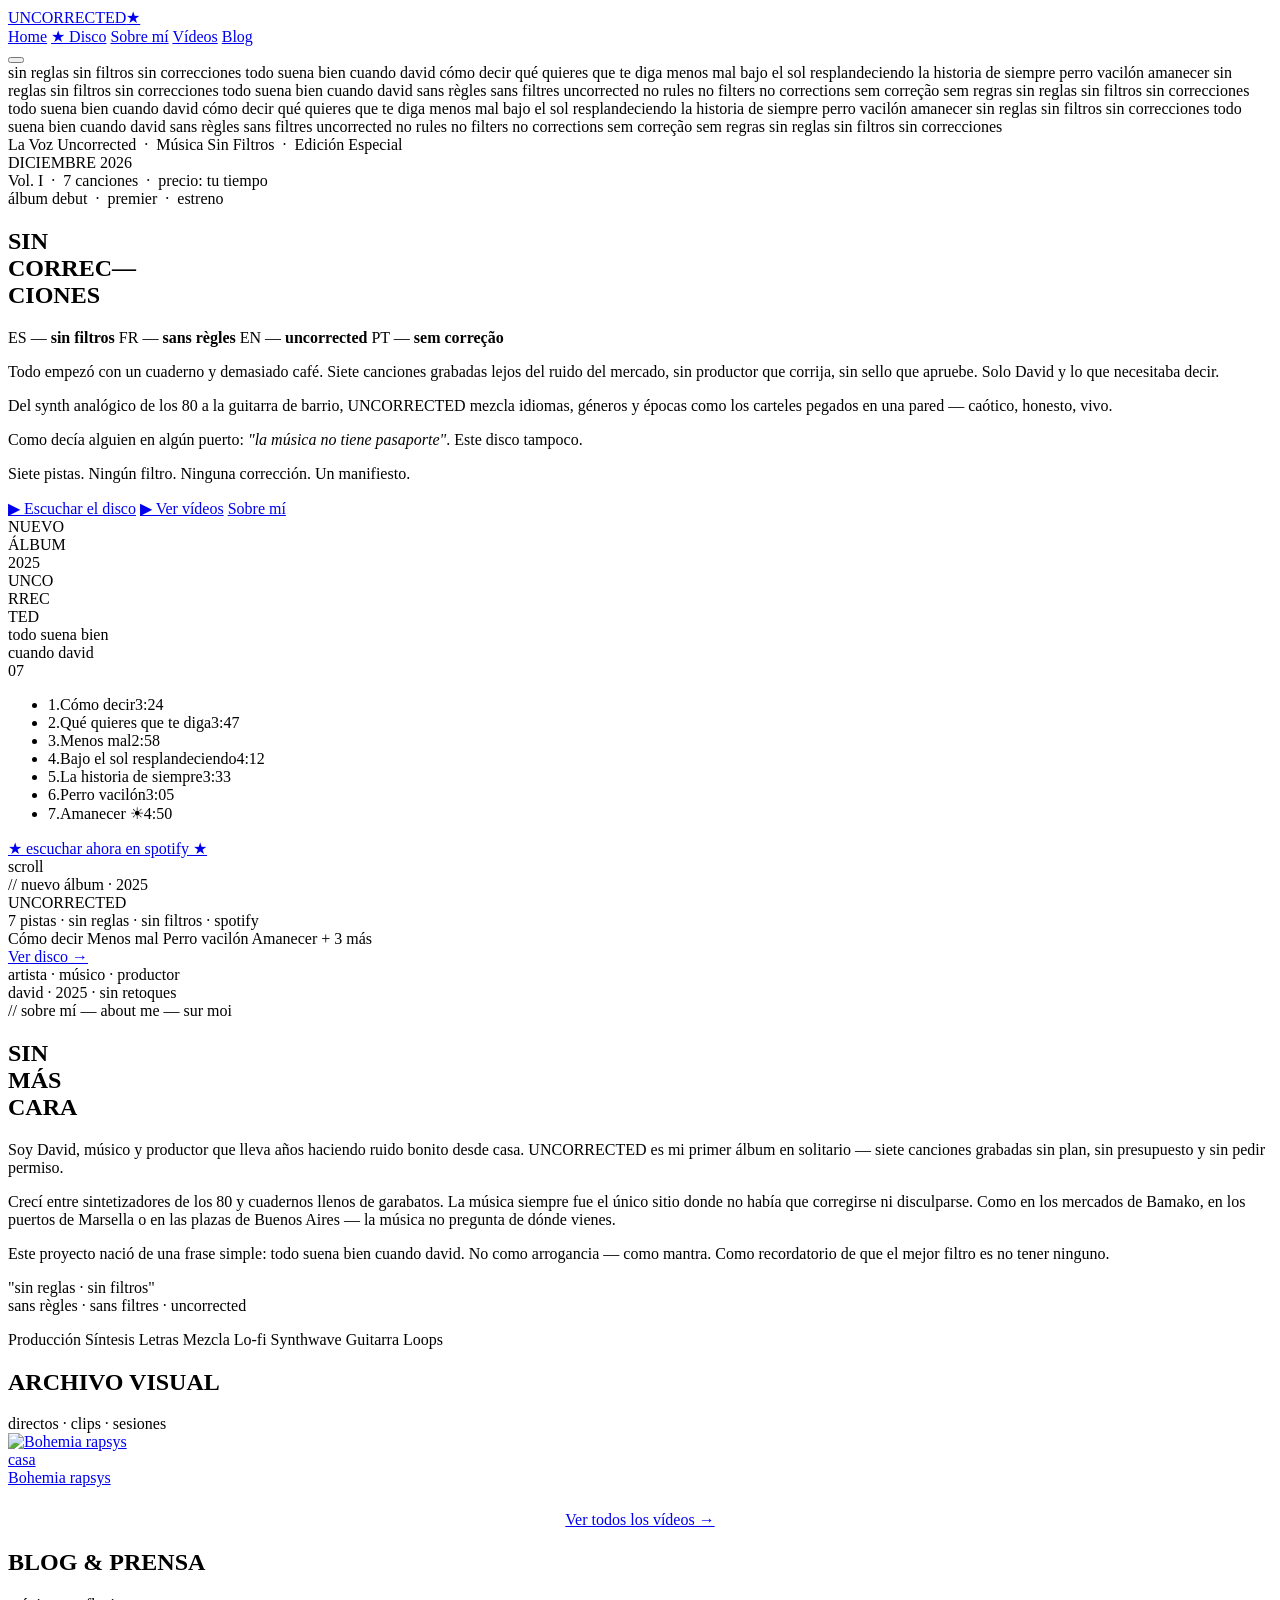
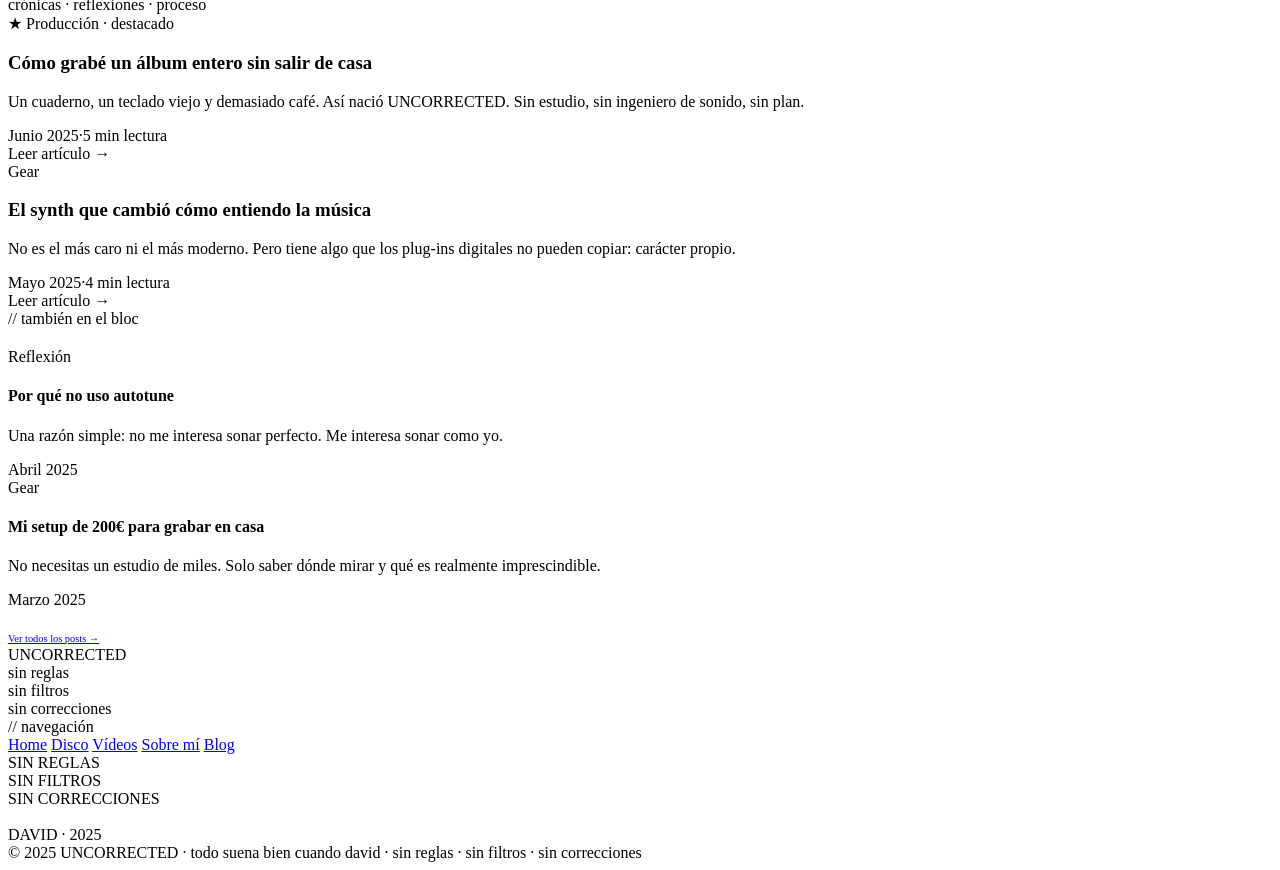
==== commit bead7806: "Update index.html" ====
--- a/index.html
+++ b/index.html
@@ -6,976 +6,7 @@
 <title>UNCORRECTED — David</title>
 <meta name="description" content="David — músico y productor. Álbum UNCORRECTED, 7 canciones sin filtros, sin reglas, sin correcciones.">
 <link href="https://fonts.googleapis.com/css2?family=Black+Han+Sans&family=Special+Elite&family=Covered+By+Your+Grace&display=swap" rel="stylesheet">
-<style>
-*, *::before, *::after { margin: 0; padding: 0; box-sizing: border-box; }
-
-:root {
-  --papel: #EDE0C4;
-  --papel-claro: #F5EDD8;
-  --papel-oscuro: #C9B98A;
-  --tinta: #170F05;
-  --rojo: #B8170F;
-  --rojo-hover: #8C1009;
-  --verde: #234E21;
-  --amarillo: #C8960F;
-  --gris: #5E5347;
-  --nav-h: 60px;
-}
-
-html { scroll-behavior: smooth; }
-
-body {
-  background: var(--papel);
-  color: var(--tinta);
-  font-family: 'Special Elite', serif;
-  overflow-x: hidden;
-}
-
-/* grain */
-body::after {
-  content: '';
-  position: fixed; inset: 0;
-  background-image: url("data:image/svg+xml,%3Csvg xmlns='http://www.w3.org/2000/svg' width='400' height='400'%3E%3Cfilter id='n'%3E%3CfeTurbulence type='fractalNoise' baseFrequency='0.65' numOctaves='4' stitchTiles='stitch'/%3E%3C/filter%3E%3Crect width='400' height='400' filter='url(%23n)' opacity='0.045'/%3E%3C/svg%3E");
-  pointer-events: none; z-index: 9000;
-}
-
-/* líneas de pentagrama */
-body::before {
-  content: '';
-  position: fixed; inset: 0;
-  background-image: repeating-linear-gradient(
-    0deg, transparent, transparent 23px,
-    rgba(23,15,5,0.032) 23px, rgba(23,15,5,0.032) 24px
-  );
-  pointer-events: none;
-}
-
-/* ======================================================
-   NAV
-====================================================== */
-nav {
-  position: fixed; top: 0; left: 0; right: 0;
-  height: var(--nav-h);
-  z-index: 5000;
-  display: flex;
-  justify-content: space-between;
-  align-items: stretch;
-  background: var(--tinta);
-  border-bottom: 3px solid var(--rojo);
-}
-
-.nav-logo {
-  font-family: 'Black Han Sans', sans-serif;
-  font-size: 1.2rem;
-  color: var(--papel);
-  text-decoration: none;
-  letter-spacing: 4px;
-  display: flex;
-  align-items: center;
-  padding: 0 1.5rem;
-  border-right: 1px solid rgba(240,224,196,0.08);
-  transition: background 0.15s;
-}
-.nav-logo:hover { background: rgba(184,23,15,0.15); }
-.nav-logo span { color: var(--rojo); margin-left: 5px; font-size: 0.65rem; vertical-align: super; }
-
-.nav-links {
-  display: flex;
-  align-items: stretch;
-}
-.nav-links a {
-  color: rgba(237,224,196,0.45);
-  text-decoration: none;
-  font-family: 'Special Elite', serif;
-  font-size: 0.72rem;
-  letter-spacing: 2px;
-  text-transform: uppercase;
-  padding: 0 1.1rem;
-  display: flex;
-  align-items: center;
-  border-left: 1px solid rgba(240,224,196,0.07);
-  transition: color 0.15s, background 0.15s;
-  position: relative;
-}
-.nav-links a::after {
-  content: '';
-  position: absolute;
-  bottom: 0; left: 0; right: 0;
-  height: 3px;
-  background: var(--rojo);
-  transform: scaleX(0);
-  transition: transform 0.2s;
-}
-.nav-links a:hover { color: var(--papel-claro); background: rgba(184,23,15,0.1); }
-.nav-links a:hover::after, .nav-links a.active::after { transform: scaleX(1); }
-.nav-links a.active { color: var(--papel-claro); }
-
-.nav-links a.nav-disco {
-  color: var(--papel);
-  background: var(--rojo);
-  border-color: var(--rojo);
-  font-family: 'Black Han Sans', sans-serif;
-  letter-spacing: 3px;
-  padding: 0 1.4rem;
-}
-.nav-links a.nav-disco:hover { background: var(--rojo-hover); }
-.nav-links a.nav-disco::after { display: none; }
-
-.nav-burger {
-  display: none; flex-direction: column; gap: 5px;
-  cursor: pointer; background: none; border: none;
-  padding: 0 1.25rem; align-self: center;
-}
-.nav-burger span { display: block; width: 22px; height: 1.5px; background: var(--papel); transition: all 0.2s; }
-.nav-burger.open span:nth-child(1) { transform: rotate(45deg) translate(4px, 4px); }
-.nav-burger.open span:nth-child(2) { opacity: 0; }
-.nav-burger.open span:nth-child(3) { transform: rotate(-45deg) translate(4px, -4px); }
-
-/* ======================================================
-   ANIMACIONES DE ENTRADA
-====================================================== */
-.reveal {
-  opacity: 0;
-  transform: translateY(24px);
-  transition: opacity 0.6s ease, transform 0.6s ease;
-}
-.reveal.visible {
-  opacity: 1;
-  transform: translateY(0);
-}
-.reveal-delay-1 { transition-delay: 0.1s; }
-.reveal-delay-2 { transition-delay: 0.2s; }
-.reveal-delay-3 { transition-delay: 0.3s; }
-.reveal-delay-4 { transition-delay: 0.4s; }
-
-/* ======================================================
-   HERO
-====================================================== */
-.hero {
-  min-height: 100vh;
-  padding-top: var(--nav-h);
-  position: relative;
-  overflow: hidden;
-  background: var(--papel);
-}
-
-.hero-newsprint {
-  position: absolute; inset: 0;
-  font-family: 'Special Elite', serif;
-  font-size: 0.62rem;
-  color: rgba(23,15,5,0.05);
-  line-height: 1.55;
-  padding: 2rem;
-  overflow: hidden;
-  pointer-events: none;
-  user-select: none;
-  word-wrap: break-word;
-}
-
-.hero-inner {
-  position: relative; z-index: 2;
-  max-width: 1200px;
-  margin: 0 auto;
-  padding: 2.5rem 2rem 3rem;
-  display: grid;
-  grid-template-columns: 1fr 360px;
-  gap: 0;
-  min-height: calc(100vh - var(--nav-h));
-  align-items: start;
-}
-
-/* masthead */
-.masthead {
-  grid-column: 1 / -1;
-  display: flex;
-  align-items: center;
-  justify-content: space-between;
-  border-top: 5px solid var(--tinta);
-  border-bottom: 1px solid rgba(23,15,5,0.3);
-  padding: 0.35rem 0;
-}
-.masthead-left {
-  font-size: 0.58rem;
-  color: var(--gris);
-  letter-spacing: 2px;
-  text-transform: uppercase;
-}
-.masthead-date {
-  font-family: 'Black Han Sans', sans-serif;
-  font-size: 0.58rem;
-  color: var(--rojo);
-  letter-spacing: 3px;
-}
-.masthead-right {
-  font-size: 0.58rem;
-  color: var(--gris);
-  letter-spacing: 1px;
-  text-align: right;
-}
-
-/* divisor tricolor */
-.tricolor {
-  grid-column: 1 / -1;
-  display: flex;
-  height: 5px;
-  margin-bottom: 0;
-}
-.tc-1 { flex: 1; background: var(--tinta); }
-.tc-2 { width: 60px; background: var(--rojo); }
-.tc-3 { width: 30px; background: var(--amarillo); }
-.tc-4 { flex: 1; background: var(--tinta); }
-
-/* columna principal */
-.hero-main {
-  padding: 1.75rem 2.5rem 2rem 0;
-  border-right: 1px solid rgba(23,15,5,0.2);
-}
-
-.kicker {
-  font-size: 0.62rem;
-  letter-spacing: 4px;
-  color: var(--rojo);
-  text-transform: uppercase;
-  margin-bottom: 0.75rem;
-  display: flex;
-  align-items: center;
-  gap: 0.6rem;
-}
-.kicker::before {
-  content: '';
-  display: block;
-  width: 24px; height: 2px;
-  background: var(--rojo);
-}
-
-.headline {
-  font-family: 'Black Han Sans', sans-serif;
-  font-size: clamp(3.8rem, 9vw, 7rem);
-  line-height: 0.88;
-  color: var(--tinta);
-  letter-spacing: -2px;
-  margin-bottom: 1.25rem;
-}
-.headline .stamp {
-  display: inline-block;
-  background: var(--rojo);
-  color: var(--papel);
-  padding: 2px 10px;
-  transform: rotate(-2deg);
-  font-size: 0.82em;
-  letter-spacing: 0;
-}
-.headline .dash { color: var(--rojo); }
-
-.multilang {
-  display: flex;
-  flex-wrap: wrap;
-  gap: 0.4rem 1.2rem;
-  margin-bottom: 1.5rem;
-  padding-bottom: 1.25rem;
-  border-bottom: 1px solid rgba(23,15,5,0.12);
-}
-.lang-pill {
-  font-size: 0.68rem;
-  color: var(--gris);
-  letter-spacing: 1px;
-}
-.lang-pill strong {
-  font-family: 'Black Han Sans', sans-serif;
-  color: var(--tinta);
-  letter-spacing: 2px;
-  font-size: 0.8rem;
-}
-
-.body-cols {
-  column-count: 2;
-  column-gap: 1.5rem;
-  column-rule: 1px solid rgba(23,15,5,0.12);
-  font-size: 0.83rem;
-  line-height: 1.8;
-  color: rgba(23,15,5,0.85);
-  margin-bottom: 1.75rem;
-}
-.body-cols p { margin-bottom: 0.6rem; break-inside: avoid; }
-.body-cols .dropcap::first-letter {
-  font-family: 'Black Han Sans', sans-serif;
-  font-size: 3.8rem;
-  line-height: 0.75;
-  float: left;
-  margin: 0.05rem 0.12rem 0 0;
-  color: var(--tinta);
-}
-
-.ctas {
-  display: flex;
-  gap: 0.75rem;
-  flex-wrap: wrap;
-}
-
-.btn {
-  font-family: 'Black Han Sans', sans-serif;
-  font-size: 0.72rem;
-  letter-spacing: 3px;
-  text-transform: uppercase;
-  text-decoration: none;
-  padding: 0.65rem 1.5rem;
-  display: inline-flex;
-  align-items: center;
-  gap: 0.5rem;
-  border: 2px solid;
-  transition: all 0.15s;
-  cursor: pointer;
-}
-.btn-rojo { background: var(--rojo); color: var(--papel); border-color: var(--rojo); }
-.btn-rojo:hover { background: transparent; color: var(--rojo); }
-.btn-outline { background: transparent; color: var(--tinta); border-color: var(--tinta); }
-.btn-outline:hover { background: var(--tinta); color: var(--papel); }
-.btn-verde { background: var(--verde); color: var(--papel); border-color: var(--verde); }
-.btn-verde:hover { background: transparent; color: var(--verde); }
-
-/* columna lateral */
-.hero-side {
-  padding: 1.75rem 0 2rem 2rem;
-  display: flex;
-  flex-direction: column;
-  gap: 1.25rem;
-}
-
-/* carátula */
-.cover-wrap {
-  position: relative;
-}
-.cover-card {
-  background: var(--tinta);
-  padding: 1.1rem;
-  transform: rotate(0.7deg);
-  box-shadow: 5px 5px 0 rgba(23,15,5,0.2);
-  position: relative;
-}
-.cover-inner {
-  border: 1px solid rgba(237,224,196,0.18);
-  padding: 1rem;
-  min-height: 150px;
-  display: flex;
-  flex-direction: column;
-  justify-content: space-between;
-  position: relative;
-  overflow: hidden;
-}
-.cover-grid {
-  position: absolute; inset: 0;
-  background-image:
-    linear-gradient(rgba(0,229,255,0.05) 1px, transparent 1px),
-    linear-gradient(90deg, rgba(0,229,255,0.05) 1px, transparent 1px);
-  background-size: 16px 16px;
-}
-.cover-title {
-  font-family: 'Black Han Sans', sans-serif;
-  font-size: 1.9rem;
-  color: var(--papel);
-  text-shadow: 2px 2px 0 var(--rojo), -1px -1px 0 #00D4FF;
-  letter-spacing: 2px;
-  line-height: 1;
-  position: relative; z-index: 1;
-}
-.cover-foot {
-  position: relative; z-index: 1;
-  display: flex;
-  justify-content: space-between;
-  align-items: flex-end;
-}
-.cover-artist {
-  font-size: 0.5rem;
-  color: rgba(237,224,196,0.35);
-  letter-spacing: 2px;
-  text-transform: uppercase;
-  line-height: 1.6;
-}
-.cover-num {
-  font-family: 'Black Han Sans', sans-serif;
-  font-size: 1.6rem;
-  color: rgba(0,212,255,0.35);
-}
-
-.sticker {
-  position: absolute;
-  top: -18px; right: -12px;
-  width: 64px; height: 64px;
-  background: var(--rojo);
-  color: var(--papel);
-  border: 2px solid var(--papel-claro);
-  border-radius: 50%;
-  font-family: 'Black Han Sans', sans-serif;
-  font-size: 0.48rem;
-  letter-spacing: 1px;
-  text-transform: uppercase;
-  display: flex;
-  align-items: center;
-  justify-content: center;
-  text-align: center;
-  line-height: 1.3;
-  transform: rotate(14deg);
-  z-index: 5;
-}
-
-/* tracklist */
-.side-tracklist { list-style: none; }
-.side-tracklist li {
-  display: flex;
-  align-items: baseline;
-  gap: 0.4rem;
-  padding: 0.32rem 0;
-  border-bottom: 1px solid rgba(23,15,5,0.09);
-  font-size: 0.74rem;
-  color: var(--tinta);
-  cursor: pointer;
-  transition: color 0.12s;
-}
-.side-tracklist li:last-child { border-bottom: none; }
-.side-tracklist li:hover { color: var(--rojo); }
-.side-tracklist .sn { color: var(--gris); font-size: 0.6rem; flex-shrink: 0; width: 1.2rem; }
-.side-tracklist .st { flex: 1; }
-.side-tracklist .sd { color: var(--gris); font-size: 0.58rem; flex-shrink: 0; }
-
-.listen-btn {
-  display: block;
-  text-align: center;
-  font-family: 'Black Han Sans', sans-serif;
-  font-size: 0.68rem;
-  letter-spacing: 3px;
-  text-transform: uppercase;
-  color: var(--papel);
-  background: var(--tinta);
-  padding: 0.65rem;
-  text-decoration: none;
-  border: 2px solid var(--tinta);
-  transition: all 0.15s;
-}
-.listen-btn:hover { background: var(--rojo); border-color: var(--rojo); }
-
-/* scroll indicator */
-.scroll-ind {
-  position: absolute;
-  bottom: 1.5rem;
-  left: 50%;
-  transform: translateX(-50%);
-  display: flex;
-  flex-direction: column;
-  align-items: center;
-  gap: 0.4rem;
-  color: rgba(23,15,5,0.25);
-  font-size: 0.55rem;
-  letter-spacing: 3px;
-  text-transform: uppercase;
-  z-index: 2;
-  animation: scrollBounce 2.5s ease-in-out infinite;
-  pointer-events: none;
-}
-.scroll-ind::after {
-  content: '';
-  display: block;
-  width: 1px; height: 36px;
-  background: linear-gradient(to bottom, rgba(23,15,5,0.3), transparent);
-}
-@keyframes scrollBounce {
-  0%,100% { transform: translateX(-50%) translateY(0); }
-  50% { transform: translateX(-50%) translateY(5px); }
-}
-
-/* ======================================================
-   STRIP — álbum destacado
-====================================================== */
-.album-strip {
-  background: var(--tinta);
-  color: var(--papel);
-  border-top: 3px solid var(--rojo);
-  border-bottom: 3px solid var(--rojo);
-}
-.strip-inner {
-  max-width: 1200px;
-  margin: 0 auto;
-  padding: 1.5rem 2rem;
-  display: flex;
-  align-items: center;
-  gap: 2rem;
-  flex-wrap: wrap;
-}
-.strip-label {
-  font-size: 0.58rem;
-  color: var(--rojo);
-  letter-spacing: 3px;
-  text-transform: uppercase;
-  margin-bottom: 0.3rem;
-}
-.strip-title {
-  font-family: 'Black Han Sans', sans-serif;
-  font-size: 1.6rem;
-  letter-spacing: 2px;
-  line-height: 1;
-  margin-bottom: 0.25rem;
-}
-.strip-meta {
-  font-size: 0.62rem;
-  color: rgba(237,224,196,0.35);
-  letter-spacing: 2px;
-}
-.strip-pills {
-  display: flex;
-  flex-wrap: wrap;
-  gap: 0.35rem;
-  margin-left: auto;
-}
-.strip-pill {
-  font-size: 0.6rem;
-  padding: 0.15rem 0.55rem;
-  border: 1px solid rgba(237,224,196,0.15);
-  color: rgba(237,224,196,0.4);
-  letter-spacing: 1px;
-  white-space: nowrap;
-}
-
-/* ======================================================
-   SOBRE MÍ
-====================================================== */
-.sobre {
-  background: var(--tinta);
-  color: var(--papel);
-  padding: 5rem 2rem;
-  position: relative;
-  overflow: hidden;
-}
-
-.sobre-inner {
-  max-width: 1100px;
-  margin: 0 auto;
-  display: grid;
-  grid-template-columns: 220px 1fr;
-  gap: 4rem;
-  align-items: start;
-}
-
-.sobre-label {
-  font-size: 0.58rem;
-  letter-spacing: 4px;
-  color: var(--rojo);
-  text-transform: uppercase;
-  margin-bottom: 0.6rem;
-}
-.sobre-h2 {
-  font-family: 'Black Han Sans', sans-serif;
-  font-size: clamp(3rem,6vw,4.5rem);
-  line-height: 0.88;
-  color: var(--papel);
-  margin-bottom: 2rem;
-}
-.sobre-h2 .accent { color: var(--rojo); }
-
-/* foto */
-.foto-col { position: relative; }
-.foto-frame {
-  width: 100%;
-  aspect-ratio: 3/4;
-  background: rgba(237,224,196,0.05);
-  border: 1px solid rgba(237,224,196,0.12);
-  position: relative;
-  overflow: hidden;
-  display: flex;
-  align-items: flex-end;
-}
-.foto-inner {
-  /* cuando tengas foto: background: url('tu-foto.jpg') center/cover; */
-  position: absolute; inset: 0;
-  background: repeating-linear-gradient(
-    45deg,
-    rgba(237,224,196,0.02) 0px,
-    rgba(237,224,196,0.02) 1px,
-    transparent 1px,
-    transparent 8px
-  );
-}
-.foto-caption {
-  position: relative; z-index: 1;
-  width: 100%;
-  background: var(--rojo);
-  color: var(--papel);
-  font-family: 'Black Han Sans', sans-serif;
-  font-size: 0.55rem;
-  letter-spacing: 3px;
-  text-transform: uppercase;
-  padding: 0.35rem 0.6rem;
-}
-.foto-side-label {
-  position: absolute;
-  left: -28px; top: 50%;
-  transform: rotate(-90deg) translateX(-50%);
-  transform-origin: center;
-  font-size: 0.5rem;
-  letter-spacing: 3px;
-  color: rgba(237,224,196,0.15);
-  text-transform: uppercase;
-  white-space: nowrap;
-}
-
-.sobre-p {
-  font-size: 0.86rem;
-  line-height: 1.9;
-  color: rgba(237,224,196,0.7);
-  margin-bottom: 1rem;
-}
-.sobre-p .ac { color: var(--papel); }
-.sobre-p .rj { color: var(--rojo); }
-
-.pullquote {
-  margin: 1.75rem 0;
-  padding: 1.1rem 1.5rem;
-  border-top: 3px solid var(--rojo);
-  border-bottom: 1px solid rgba(237,224,196,0.12);
-}
-.pullquote p {
-  font-family: 'Black Han Sans', sans-serif;
-  font-size: 1.3rem;
-  line-height: 1.2;
-  color: var(--papel);
-}
-.pullquote .es { color: var(--rojo); }
-.pullquote .fr { color: rgba(237,224,196,0.4); font-size: 0.82em; }
-
-.flags {
-  display: flex;
-  flex-wrap: wrap;
-  gap: 0.35rem;
-  margin-top: 1.25rem;
-}
-.flag {
-  font-family: 'Special Elite', serif;
-  font-size: 0.68rem;
-  padding: 0.18rem 0.65rem;
-  text-transform: uppercase;
-  letter-spacing: 1px;
-}
-.f-rojo   { background: var(--rojo); color: var(--papel); }
-.f-verde  { background: var(--verde); color: var(--papel); }
-.f-am     { background: var(--amarillo); color: var(--tinta); }
-.f-out    { border: 1px solid rgba(237,224,196,0.2); color: rgba(237,224,196,0.45); }
-
-/* ======================================================
-   VÍDEOS PREVIEW
-====================================================== */
-.videos-preview {
-  background: var(--papel-claro);
-  padding: 4rem 2rem;
-  position: relative;
-  overflow: hidden;
-  border-top: 1px solid rgba(23,15,5,0.1);
-}
-
-
-.vp-inner {
-  max-width: 1100px;
-  margin: 0 auto;
-}
-.vp-masthead {
-  display: flex;
-  align-items: baseline;
-  justify-content: space-between;
-  border-top: 4px solid var(--tinta);
-  border-bottom: 1px solid rgba(23,15,5,0.2);
-  padding: 0.4rem 0;
-  margin-bottom: 2rem;
-}
-.vp-masthead h2 {
-  font-family: 'Black Han Sans', sans-serif;
-  font-size: 2rem;
-  letter-spacing: 2px;
-}
-.vp-sub {
-  font-size: 0.6rem;
-  color: var(--gris);
-  letter-spacing: 2px;
-  text-transform: uppercase;
-}
-
-.vp-grid {
-  display: grid;
-  grid-template-columns: 2fr 1fr 1fr;
-  gap: 1px;
-  background: rgba(23,15,5,0.1);
-  border: 1px solid rgba(23,15,5,0.1);
-  margin-bottom: 1.5rem;
-}
-.vp-card {
-  background: var(--papel-claro);
-  cursor: pointer;
-  transition: all 0.18s;
-  text-decoration: none;
-  color: inherit;
-  display: block;
-}
-.vp-card:hover { background: var(--papel); z-index: 1; }
-.vp-thumb {
-  position: relative;
-  width: 100%;
-  padding-bottom: 56.25%;
-  background: var(--tinta);
-  overflow: hidden;
-}
-.vp-thumb img {
-  position: absolute; inset: 0;
-  width: 100%; height: 100%;
-  object-fit: cover;
-  filter: sepia(25%) contrast(1.05);
-  transition: filter 0.2s, transform 0.25s;
-}
-.vp-card:hover .vp-thumb img {
-  filter: sepia(0%) contrast(1.08);
-  transform: scale(1.04);
-}
-.vp-play {
-  position: absolute; inset: 0;
-  display: flex; align-items: center; justify-content: center;
-  background: rgba(23,15,5,0);
-  transition: background 0.2s;
-}
-.vp-card:hover .vp-play { background: rgba(23,15,5,0.25); }
-.vp-play-btn {
-  width: 44px; height: 44px;
-  background: rgba(184,23,15,0.85);
-  border: 2px solid var(--papel);
-  display: flex; align-items: center; justify-content: center;
-  opacity: 0; transform: scale(0.7);
-  transition: all 0.2s;
-}
-.vp-card:hover .vp-play-btn { opacity: 1; transform: scale(1); }
-.vp-play-icon {
-  width: 0; height: 0;
-  border-top: 8px solid transparent;
-  border-bottom: 8px solid transparent;
-  border-left: 14px solid var(--papel);
-  margin-left: 3px;
-}
-.vp-body { padding: 0.75rem 0.85rem; border-top: 2px solid var(--tinta); }
-.vp-cat {
-  font-size: 0.55rem;
-  color: var(--rojo);
-  letter-spacing: 3px;
-  text-transform: uppercase;
-  margin-bottom: 0.3rem;
-}
-.vp-title {
-  font-family: 'Black Han Sans', sans-serif;
-  font-size: 0.9rem;
-  line-height: 1.2;
-  color: var(--tinta);
-}
-.vp-card.big .vp-title { font-size: 1.2rem; }
-
-/* ======================================================
-   BLOG
-====================================================== */
-.blog {
-  background: var(--papel);
-  padding: 5rem 2rem;
-  position: relative;
-  overflow: hidden;
-}
-
-.blog-inner { max-width: 1100px; margin: 0 auto; }
-
-.sec-masthead {
-  display: flex;
-  align-items: baseline;
-  justify-content: space-between;
-  border-top: 4px solid var(--tinta);
-  border-bottom: 1px solid rgba(23,15,5,0.2);
-  padding: 0.4rem 0;
-  margin-bottom: 2rem;
-}
-.sec-masthead h2 {
-  font-family: 'Black Han Sans', sans-serif;
-  font-size: 2rem; letter-spacing: 2px;
-}
-.sec-sub { font-size: 0.6rem; color: var(--gris); letter-spacing: 2px; text-transform: uppercase; }
-
-.blog-cols { display: grid; grid-template-columns: 2fr 1fr; gap: 0; }
-.blog-main { padding-right: 2rem; border-right: 1px solid rgba(23,15,5,0.12); }
-.blog-side  { padding-left: 2rem; }
-
-.post {
-  margin-bottom: 2rem;
-  padding-bottom: 2rem;
-  border-bottom: 1px solid rgba(23,15,5,0.1);
-  cursor: pointer;
-}
-.post:last-child { margin-bottom: 0; padding-bottom: 0; border-bottom: none; }
-.post-tag {
-  font-size: 0.58rem;
-  letter-spacing: 3px;
-  text-transform: uppercase;
-  color: var(--rojo);
-  margin-bottom: 0.4rem;
-}
-.post-title {
-  font-family: 'Black Han Sans', sans-serif;
-  font-size: 1.6rem;
-  line-height: 1.1;
-  color: var(--tinta);
-  margin-bottom: 0.5rem;
-  letter-spacing: 0.5px;
-  transition: color 0.15s;
-}
-.post:hover .post-title { color: var(--rojo); }
-.post-excerpt {
-  font-size: 0.82rem;
-  line-height: 1.75;
-  color: var(--gris);
-  margin-bottom: 0.6rem;
-}
-.post-meta {
-  font-size: 0.58rem;
-  color: rgba(94,83,71,0.55);
-  letter-spacing: 2px;
-  text-transform: uppercase;
-  display: flex; gap: 1rem;
-}
-
-.post-sm {
-  padding-bottom: 1.1rem;
-  margin-bottom: 1.1rem;
-  border-bottom: 1px solid rgba(23,15,5,0.08);
-  cursor: pointer;
-}
-.post-sm:last-of-type { border-bottom: none; }
-.post-sm .post-title { font-size: 0.95rem; margin-bottom: 0.25rem; }
-.post-sm .post-excerpt { font-size: 0.74rem; }
-.post-sm:hover .post-title { color: var(--rojo); }
-
-.soon-stamp {
-  display: inline-block;
-  border: 3px solid rgba(23,15,5,0.12);
-  color: rgba(23,15,5,0.18);
-  font-family: 'Black Han Sans', sans-serif;
-  font-size: 1rem;
-  letter-spacing: 4px;
-  padding: 0.65rem 1rem;
-  transform: rotate(-2.5deg);
-  margin-top: 1.5rem;
-}
-
-/* ======================================================
-   FOOTER
-====================================================== */
-footer {
-  background: var(--tinta);
-  color: rgba(237,224,196,0.3);
-  padding: 3rem 2rem 2rem;
-  border-top: 3px solid var(--rojo);
-}
-.footer-inner {
-  max-width: 1100px; margin: 0 auto;
-  display: grid;
-  grid-template-columns: 1fr auto 1fr;
-  gap: 2rem;
-  align-items: start;
-  margin-bottom: 2rem;
-}
-.footer-logo {
-  font-family: 'Black Han Sans', sans-serif;
-  font-size: 1.5rem;
-  color: var(--papel);
-  letter-spacing: 4px;
-  margin-bottom: 0.5rem;
-}
-.footer-tagline {
-  font-family: 'Covered By Your Grace', cursive;
-  font-size: 0.85rem;
-  color: rgba(237,224,196,0.25);
-  line-height: 2;
-}
-.footer-nav {
-  display: flex;
-  flex-direction: column;
-  align-items: center;
-  gap: 0.35rem;
-}
-.footer-nav a {
-  color: rgba(237,224,196,0.3);
-  text-decoration: none;
-  font-size: 0.62rem;
-  letter-spacing: 2px;
-  text-transform: uppercase;
-  transition: color 0.15s;
-}
-.footer-nav a:hover { color: var(--rojo); }
-.footer-nav-title {
-  font-family: 'Black Han Sans', sans-serif;
-  font-size: 0.6rem;
-  color: rgba(237,224,196,0.15);
-  letter-spacing: 3px;
-  margin-bottom: 0.25rem;
-}
-.footer-right { text-align: right; }
-.footer-mantra {
-  font-size: 0.6rem;
-  letter-spacing: 2px;
-  text-transform: uppercase;
-  line-height: 2.2;
-  color: rgba(237,224,196,0.18);
-}
-.footer-copy {
-  max-width: 1100px; margin: 0 auto;
-  font-size: 0.55rem;
-  letter-spacing: 2px;
-  border-top: 1px solid rgba(237,224,196,0.06);
-  padding-top: 1.5rem;
-  text-align: center;
-  color: rgba(237,224,196,0.15);
-}
-
-/* ======================================================
-   RESPONSIVE
-====================================================== */
-@media (max-width: 900px) {
-  .hero-inner { grid-template-columns: 1fr; }
-  .hero-side { padding: 0; border-top: 2px solid var(--tinta); margin-top: 1rem; }
-  .hero-main { border-right: none; padding-right: 0; }
-  .body-cols { column-count: 1; }
-  .sobre-inner { grid-template-columns: 1fr; gap: 2rem; }
-  .foto-col { display: none; }
-  .blog-cols { grid-template-columns: 1fr; }
-  .blog-main { border-right: none; padding-right: 0; }
-  .blog-side { padding-left: 0; border-top: 1px solid rgba(23,15,5,0.1); margin-top: 2rem; padding-top: 2rem; }
-  .vp-grid { grid-template-columns: 1fr 1fr; }
-  .vp-card.big { grid-column: span 2; }
-  .footer-inner { grid-template-columns: 1fr; text-align: center; }
-  .footer-right { text-align: center; }
-  .footer-nav { flex-direction: row; flex-wrap: wrap; justify-content: center; }
-  .strip-pills { margin-left: 0; }
-}
-@media (max-width: 580px) {
-  nav { padding: 0; }
-  .nav-links { display: none; position: absolute; top: var(--nav-h); left: 0; right: 0; flex-direction: column; background: var(--tinta); border-bottom: 2px solid var(--rojo); }
-  .nav-links.open { display: flex; }
-  .nav-links a { padding: 0.85rem 1.5rem; border-left: none; border-bottom: 1px solid rgba(237,224,196,0.07); }
-  .nav-links a::after { display: none; }
-  .nav-burger { display: flex; }
-  .headline { font-size: 3.2rem; }
-  .vp-grid { grid-template-columns: 1fr; }
-  .vp-card.big { grid-column: span 1; }
-  .hero-inner { padding: 1.5rem 1rem 2rem; }
-  .sobre { padding: 3.5rem 1rem; }
-  .blog { padding: 3.5rem 1rem; }
-  .videos-preview { padding: 3rem 1rem; }
-}
-.leer-mas {
-  display: block;
-  margin-top: 0.75rem;
-  font-family: 'Black Han Sans', sans-serif;
-  font-size: 0.65rem;
-  letter-spacing: 2px;
-  text-transform: uppercase;
-  color: var(--rojo);
-}
-</style>
+<link rel="stylesheet" href="styles/index.css">
 </head>
 <body>
 
@@ -1187,135 +218,6 @@
   <div class="footer-copy">© 2025 UNCORRECTED · todo suena bien cuando david · sin reglas · sin filtros · sin correcciones</div>
 </footer>
 
-<script>
-/* ---- Fecha dinámica ---- */
-(function() {
-  var meses = ['Enero','Febrero','Marzo','Abril','Mayo','Junio','Julio','Agosto','Septiembre','Octubre','Noviembre','Diciembre'];
-  var d = new Date();
-  var el = document.getElementById('currentDate');
-  if (el) el.textContent = meses[d.getMonth()].toUpperCase() + ' ' + d.getFullYear();
-})();
-
-/* ---- Burger ---- */
-document.getElementById('burger').addEventListener('click', function() {
-  document.getElementById('navLinks').classList.toggle('open');
-  document.getElementById('burger').classList.toggle('open');
-});
-
-/* ---- Scroll spy ---- */
-var sections = ['hero','sobre-mi','videos','blog'];
-var navAs = document.querySelectorAll('.nav-links a[data-section]');
-window.addEventListener('scroll', function() {
-  var scrollY = window.scrollY + 100;
-  sections.forEach(function(id) {
-    var el = document.getElementById(id);
-    if (!el) return;
-    if (scrollY >= el.offsetTop && scrollY < el.offsetTop + el.offsetHeight) {
-      navAs.forEach(function(a) { a.classList.toggle('active', a.dataset.section === id); });
-    }
-  });
-}, { passive: true });
-
-/* ---- Intersection Observer (animaciones entrada) ---- */
-var observer = new IntersectionObserver(function(entries) {
-  entries.forEach(function(e) {
-    if (e.isIntersecting) { e.target.classList.add('visible'); observer.unobserve(e.target); }
-  });
-}, { threshold: 0.08 });
-
-function observeAll() {
-  document.querySelectorAll('.reveal').forEach(function(el) { observer.observe(el); });
-}
-observeAll();
-
-/* ---- Helper: crea elemento ---- */
-function el(tag, cls, html) {
-  var e = document.createElement(tag);
-  if (cls) e.className = cls;
-  if (html) e.innerHTML = html;
-  return e;
-}
-
-/* ---- VÍDEOS desde data/videos.json ---- */
-fetch('data/videos.json')
-  .then(function(r) { if (!r.ok) throw new Error(r.status); return r.json(); })
-  .then(function(videos) {
-    var grid = document.getElementById('vpGrid');
-    if (!grid) return;
-    grid.innerHTML = '';
-    var preview = videos.slice(0, 3);
-    if (!preview.length) { grid.innerHTML = '<a href="videos.html" class="vp-card big"><div class="vp-body" style="padding:2rem;text-align:center"><div class="vp-cat">// archivo visual</div><div class="vp-title">Ver todos los vídeos →</div></div></a>'; return; }
-    preview.forEach(function(v, i) {
-      var thumb = 'https://img.youtube.com/vi/' + v.id + '/mqdefault.jpg';
-      var card = el('a', 'vp-card reveal' + (i === 0 ? ' big' : ''));
-      card.href = 'videos.html';
-      card.innerHTML =
-        '<div class="vp-thumb">' +
-          '<img src="' + thumb + '" alt="' + v.titulo + '" loading="lazy">' +
-          '<div class="vp-play"><div class="vp-play-btn"><div class="vp-play-icon"></div></div></div>' +
-        '</div>' +
-        '<div class="vp-body">' +
-          '<div class="vp-cat">' + (v.cat || 'vídeo') + '</div>' +
-          '<div class="vp-title">' + v.titulo + '</div>' +
-        '</div>';
-      grid.appendChild(card);
-    });
-    observeAll();
-  })
-  .catch(function() {
-    var grid = document.getElementById('vpGrid');
-    if (grid) grid.innerHTML = '<a href="videos.html" class="vp-card big" style="text-decoration:none"><div class="vp-body" style="padding:2rem;text-align:center"><div class="vp-cat">// archivo visual</div><div class="vp-title" style="font-size:1.2rem">Ver todos los vídeos →</div></div></a>';
-  });
-
-/* ---- BLOG desde data/blog.json ---- */
-fetch('data/blog.json')
-  .then(function(r) { if (!r.ok) throw new Error(r.status); return r.json(); })
-  .then(function(posts) {
-    var main = document.getElementById('blogMain');
-    var side = document.getElementById('blogSide');
-    if (!main || !posts.length) return;
-
-    // Post destacado → columna principal
-    var dest = posts.find(function(p) { return p.destacado; }) || posts[0];
-    var art = el('article', 'post reveal');
-    art.style.cursor = 'pointer';
-    art.innerHTML =
-      '<div class="post-tag">★ ' + dest.categoria + ' · destacado</div>' +
-      '<h3 class="post-title">' + dest.titulo + '</h3>' +
-      '<p class="post-excerpt">' + dest.resumen + '</p>' +
-      '<div class="post-meta"><span>' + dest.fecha + '</span><span>·</span><span>' + dest.lectura + ' lectura</span></div>' +
-      '<div class="leer-mas">Leer artículo →</div>';
-    art.onclick = function() { location.href = 'blog.html#' + dest.id; };
-    main.appendChild(art);
-
-    // Segundo post grande si existe
-    if (posts[1]) {
-      var art2 = el('article', 'post reveal reveal-delay-1');
-      art2.style.cursor = 'pointer';
-      art2.innerHTML =
-        '<div class="post-tag">' + posts[1].categoria + '</div>' +
-        '<h3 class="post-title">' + posts[1].titulo + '</h3>' +
-        '<p class="post-excerpt">' + posts[1].resumen + '</p>' +
-        '<div class="post-meta"><span>' + posts[1].fecha + '</span><span>·</span><span>' + posts[1].lectura + ' lectura</span></div>' +
-      '<div class="leer-mas">Leer artículo →</div>';
-    posts.slice(2, 5).forEach(function(p, i) {
-      var sm = el('article', 'post-sm reveal reveal-delay-' + (i+1));
-      sm.style.cursor = 'pointer';
-      sm.innerHTML =
-        '<div class="post-tag">' + p.categoria + '</div>' +
-        '<h4 class="post-title">' + p.titulo + '</h4>' +
-        '<p class="post-excerpt">' + p.resumen + '</p>' +
-        '<div class="post-meta"><span>' + p.fecha + '</span></div>';
-      sm.onclick = function() { location.href = 'blog.html#' + p.id; };
-      side.appendChild(sm);
-    });
-
-    observeAll();
-  })
-  .catch(function() {
-    var main = document.getElementById('blogMain');
-    if (main) main.innerHTML = '<p style="color:var(--gris);font-size:0.8rem;padding:1rem 0;">No se pudo cargar el blog — asegúrate de usar un servidor local.</p>';
-  });
-</script>
+<script src="logic/index.js"></script>
 </body>
 </html>
